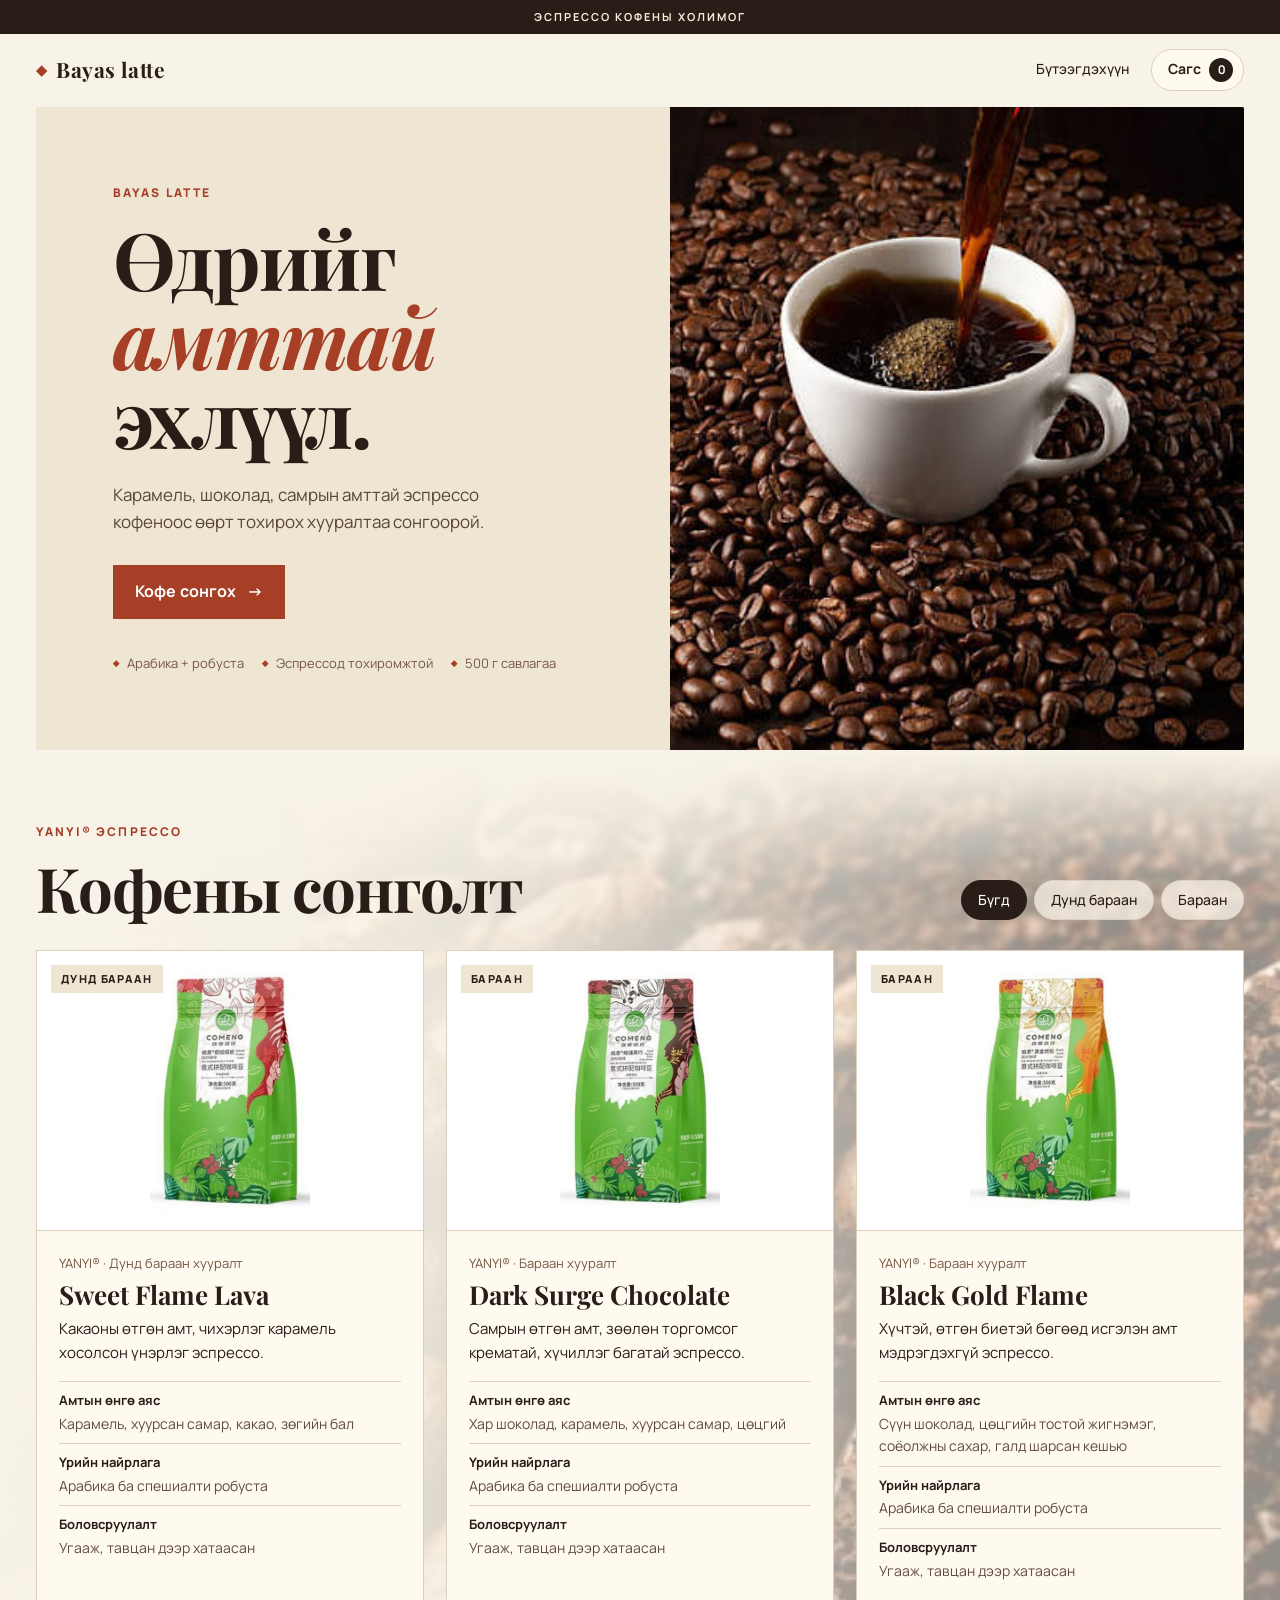
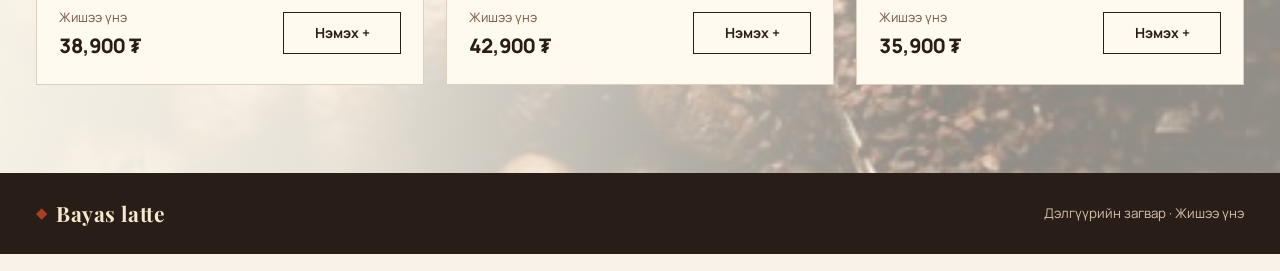
==== index.html @ c47be767 "Bayas latte: coffee shop site with improved design and performance" ====
<!doctype html>
<html lang="mn">
<head>
<meta charset="utf-8">
<meta name="viewport" content="width=device-width, initial-scale=1">
<title>Bayas latte — Кофены дэлгүүр</title>
<meta name="description" content="Bayas latte — карамель, шоколад, самрын амттай YANYI® эспрессо кофены үр. Дунд бараан болон бараан хууралт.">
<meta name="theme-color" content="#281d17">
<meta property="og:type" content="website">
<meta property="og:locale" content="mn_MN">
<meta property="og:site_name" content="Bayas latte">
<meta property="og:title" content="Bayas latte — Өдрийг амттай эхлүүл">
<meta property="og:description" content="Карамель, шоколад, самрын амттай эспрессо кофеноос өөрт тохирох хууралтаа сонгоорой.">
<meta property="og:image" content="coffee-pour.jpg">
<meta name="twitter:card" content="summary_large_image">
<link rel="icon" href="data:image/svg+xml,%3Csvg xmlns='http://www.w3.org/2000/svg' viewBox='0 0 32 32'%3E%3Crect width='32' height='32' rx='7' fill='%23281d17'/%3E%3Cpath d='M16 6l8 10-8 10-8-10z' fill='%23c4573a'/%3E%3C/svg%3E">
<link rel="preconnect" href="https://fonts.googleapis.com">
<link rel="preconnect" href="https://fonts.gstatic.com" crossorigin>
<link rel="stylesheet" href="https://fonts.googleapis.com/css2?family=Playfair+Display:wght@600;700&family=Manrope:wght@400;500;700;800&display=swap&subset=cyrillic">
<link rel="preload" as="image" href="coffee-pour.jpg" fetchpriority="high">
<style>
:root{
  --ink:#281d17;--ink-soft:#604b40;--muted:#755744;--paper:#f8f3e8;--card:#fffaf0;
  --rust:#a63f26;--rust-dark:#85301d;--line:#dccfbd;--sand:#efe5d3;--focus:#2d6659;
  --serif:"Playfair Display","Times New Roman",Times,serif;
  --sans:Manrope,system-ui,-apple-system,"Segoe UI",Roboto,sans-serif;
  --ease:cubic-bezier(.2,.7,.2,1);
  --shadow:0 18px 40px -22px #3a231680;
}
*{box-sizing:border-box}
html{scroll-behavior:smooth;scroll-padding-top:84px}
body{margin:0;background:var(--paper);color:var(--ink);font:16px/1.6 var(--sans);-webkit-font-smoothing:antialiased;text-rendering:optimizeLegibility}
img{max-width:100%;display:block}
button,a{font:inherit}a{color:inherit}button{cursor:pointer}
:focus-visible{outline:3px solid var(--focus);outline-offset:4px}
.wrap{width:min(1240px,calc(100% - 72px));margin:auto}

/* Top bar + sticky header */
.top{background:var(--ink);color:#f8edda;text-align:center;padding:8px 16px;font-size:11px;font-weight:700;letter-spacing:.18em}
.site-head{position:sticky;top:0;z-index:20;background:#f8f3e8e6;-webkit-backdrop-filter:saturate(1.4) blur(12px);backdrop-filter:saturate(1.4) blur(12px);border-bottom:1px solid transparent;transition:border-color .3s,box-shadow .3s}
.site-head.scrolled{border-color:var(--line);box-shadow:0 6px 24px -18px #3a2316}
.nav{display:flex;align-items:center;justify-content:space-between;min-height:72px;gap:12px}
.brand{font:700 21px/1 var(--serif);letter-spacing:.02em;text-decoration:none;display:inline-flex;align-items:center}
.mark{color:var(--rust);margin-right:9px;font-size:14px}
.nav-links{display:flex;align-items:center;gap:22px}
.menu{font-size:14px;font-weight:500;text-decoration:none;position:relative}
.menu::after{content:"";position:absolute;left:0;right:0;bottom:-3px;height:1px;background:currentColor;transform:scaleX(0);transform-origin:left;transition:transform .3s var(--ease)}
.menu:hover::after{transform:scaleX(1)}
.cart{display:inline-flex;align-items:center;border:1px solid var(--line);border-radius:30px;background:var(--card);color:inherit;padding:8px 10px 8px 16px;font-size:14px;font-weight:700;transition:border-color .2s,background .2s}
.cart:hover{border-color:var(--ink)}
.count{display:inline-grid;place-items:center;background:var(--ink);color:#fff;border-radius:50%;min-width:24px;height:24px;margin-left:8px;font-size:12px;font-variant-numeric:tabular-nums}
.count.bump{animation:bump .45s var(--ease)}
@keyframes bump{0%{transform:scale(1)}35%{transform:scale(1.35);background:var(--rust)}100%{transform:scale(1)}}

/* Hero */
.hero{display:grid;grid-template-columns:1.05fr .95fr;min-height:520px;background:var(--sand);overflow:hidden;border-radius:2px}
.hero-copy{padding:clamp(28px,6vw,88px);align-self:center}
.eyebrow{color:var(--rust);font-size:12px;font-weight:800;letter-spacing:.18em;text-transform:uppercase;margin:0 0 16px}
.hero h1,.shop h2,.dialog-head h2{font-family:var(--serif);font-weight:700;letter-spacing:-.02em;margin:0}
.hero h1{font-size:clamp(46px,6.2vw,96px);line-height:1;max-width:600px}
.hero h1 em{font-style:italic;color:var(--rust)}
.hero p:not(.eyebrow){max-width:380px;margin:24px 0 30px;color:#594538;font-size:17px}
.hero-photo{margin:0;min-height:300px;background:#4c3025;position:relative;overflow:hidden}
.hero-photo img{width:100%;height:100%;position:absolute;inset:0;object-fit:cover;object-position:center 43%;animation:heroZoom 1.6s var(--ease) both}
@keyframes heroZoom{from{transform:scale(1.08);opacity:.4}to{transform:scale(1);opacity:1}}
.hero-points{display:flex;gap:18px;flex-wrap:wrap;margin:34px 0 0;padding:0;list-style:none;font-size:13px;color:var(--muted)}
.hero-points li::before{content:"◆";color:var(--rust);font-size:9px;margin-right:7px;vertical-align:2px}
.cta{display:inline-flex;align-items:center;gap:10px;background:var(--rust);color:#fff;border:0;padding:14px 22px;text-decoration:none;font-weight:700;letter-spacing:.01em;transition:background .2s,transform .2s var(--ease)}
.cta span{transition:transform .25s var(--ease)}
.cta:hover{background:var(--rust-dark)}
.cta:hover span{transform:translateX(4px)}

/* Shop */
.shop-backdrop{background:linear-gradient(180deg,var(--paper),transparent 140px),linear-gradient(100deg,#f8f3e8 7%,#f8f3e8ed 35%,#f8f3e895 75%),url("coffee-beans.jpg") center 60% / cover no-repeat}
.shop{padding:72px 0 88px}
.shop h2{font-size:clamp(38px,4.8vw,64px);line-height:1.02}
.shop-head{display:flex;justify-content:space-between;align-items:end;gap:22px;flex-wrap:wrap;margin-bottom:30px}
.filters{display:flex;gap:7px;flex-wrap:wrap}
.filter{background:#fffaf0b3;border:1px solid var(--line);border-radius:30px;color:inherit;padding:8px 16px;font-size:14px;font-weight:500;transition:background .2s,color .2s,border-color .2s}
.filter:hover{border-color:var(--ink)}
.filter[aria-pressed=true]{background:var(--ink);color:#fff;border-color:var(--ink)}
.grid{display:grid;grid-template-columns:repeat(3,minmax(0,1fr));gap:22px}
.card{display:flex;flex-direction:column;border:1px solid var(--line);background:var(--card);transition:transform .35s var(--ease),box-shadow .35s var(--ease),border-color .35s}
.card:hover{transform:translateY(-4px);box-shadow:var(--shadow);border-color:#cdbba4}
.product-art{height:280px;display:grid;place-items:center;background:#fff;border-bottom:1px solid var(--line);overflow:hidden;position:relative}
.product-art img{width:160px;height:240px;object-fit:contain;transition:transform .5s var(--ease)}
.card:hover .product-art img{transform:scale(1.05) rotate(-1deg)}
.badge{position:absolute;top:14px;left:14px;background:var(--sand);color:var(--ink);font-size:11px;font-weight:800;letter-spacing:.12em;text-transform:uppercase;padding:5px 10px}
.card-body{display:flex;flex:1;flex-direction:column;padding:22px}
.meta{color:var(--muted);font-size:13px}
.card h3{font:700 26px/1.12 var(--serif);margin:6px 0 8px}
.card-description{margin:0 0 16px;font-size:15px}
.coffee-details{display:grid;gap:8px;margin:0 0 22px;font-size:14px;color:var(--ink-soft)}
.coffee-details div{border-top:1px solid var(--line);padding-top:8px}
.coffee-details dt{font-weight:700;color:var(--ink);font-size:13px}
.coffee-details dd{margin:2px 0 0}
.buy{display:flex;align-items:center;justify-content:space-between;gap:8px;margin-top:auto}
.price{font-size:20px;font-weight:800;font-variant-numeric:tabular-nums}
.add{border:1px solid var(--ink);background:transparent;padding:9px 15px;color:inherit;font-weight:700;font-size:14px;min-width:118px;transition:background .2s,color .2s}
.add:hover{background:var(--ink);color:#fff}
.add.added{background:#2d6659;border-color:#2d6659;color:#fff}

/* Reveal on scroll */
.reveal{opacity:0;transform:translateY(18px);transition:opacity .7s var(--ease),transform .7s var(--ease)}
.reveal.in{opacity:1;transform:none}

/* Footer */
footer{background:var(--ink);color:#f5e8cd;padding:30px 0}
footer .wrap{display:flex;justify-content:space-between;align-items:center;gap:14px;flex-wrap:wrap}
footer small{color:#d5c2ae}

/* Cart drawer */
dialog{width:min(460px,100%);max-width:100%;height:100%;max-height:100%;margin:0 0 0 auto;border:0;padding:26px;background:var(--paper);color:var(--ink);display:flex;flex-direction:column}
dialog:not([open]){display:none}
dialog[open]{animation:slideIn .35s var(--ease)}
dialog::backdrop{background:#21160db0;-webkit-backdrop-filter:blur(2px);backdrop-filter:blur(2px)}
dialog[open]::backdrop{animation:fade .3s ease}
@keyframes slideIn{from{transform:translateX(40px);opacity:0}to{transform:none;opacity:1}}
@keyframes fade{from{opacity:0}}
.dialog-head,.sum,.row{display:flex;justify-content:space-between;align-items:center;gap:14px}
.dialog-head{padding-bottom:12px;border-bottom:1px solid var(--line)}
.dialog-head h2{font-size:32px}
#basket-items{flex:1;overflow:auto}
.icon{border:1px solid var(--line);background:transparent;color:inherit;min-width:36px;min-height:36px;font-size:18px;line-height:1;transition:border-color .2s,background .2s}
.icon:hover{border-color:var(--ink);background:var(--card)}
.row{padding:16px 0;border-bottom:1px solid var(--line)}
.row-main{display:flex;align-items:center;gap:14px}
.row img{width:48px;height:72px;object-fit:contain;background:#fff;border:1px solid var(--line)}
.row small{color:var(--muted)}
.stepper{display:flex;align-items:center;gap:10px;font-variant-numeric:tabular-nums}
.stepper span{min-width:18px;text-align:center;font-weight:700}
.sum{padding-top:20px;font-size:19px;border-top:1px solid var(--ink);margin-top:10px}
.sum strong:last-child{font-variant-numeric:tabular-nums}
.demo{font-size:13px;color:var(--ink-soft)}
.empty{padding:48px 0;text-align:center;color:var(--muted)}
.empty .cta{margin-top:14px}

/* Toast */
.toast{position:fixed;left:50%;bottom:24px;z-index:50;transform:translate(-50%,20px);opacity:0;pointer-events:none;background:var(--ink);color:#fff;padding:12px 18px;font-size:14px;font-weight:500;box-shadow:var(--shadow);transition:opacity .25s,transform .35s var(--ease);max-width:calc(100% - 32px)}
.toast.show{opacity:1;transform:translate(-50%,0)}

.sr{position:absolute;width:1px;height:1px;overflow:hidden;clip-path:inset(50%);white-space:nowrap}

@media(max-width:860px){.grid{grid-template-columns:repeat(2,minmax(0,1fr))}}
@media(max-width:760px){
  .wrap{width:calc(100% - 32px)}
  .hero{grid-template-columns:1fr}
  .hero-copy{padding:36px 23px}
  .hero-photo{order:-1;min-height:260px}
  .shop{padding:50px 0 60px}
  .nav{min-height:62px}
  .shop-backdrop{background:linear-gradient(180deg,var(--paper),#f8f3e8e8 160px,#f8f3e8a3 70%),url("coffee-beans.jpg") center / cover no-repeat}
}
@media(max-width:560px){
  .grid{grid-template-columns:1fr}
  .menu{display:none}
  .hero h1{font-size:44px}
  dialog{padding:20px 16px}
}
@media(prefers-reduced-motion:reduce){
  *,*::before,*::after{animation-duration:.01ms!important;animation-iteration-count:1!important;transition-duration:.01ms!important;scroll-behavior:auto!important}
  .reveal{opacity:1;transform:none}
}
</style>
<script type="application/ld+json">
{"@context":"https://schema.org","@type":"ItemList","name":"Bayas latte — Кофены сонголт","itemListElement":[
{"@type":"ListItem","position":1,"item":{"@type":"Product","name":"YANYI Sweet Flame Lava","image":"img/sweet-flame-lava.jpg","description":"Какаоны өтгөн амт, чихэрлэг карамель хосолсон үнэрлэг эспрессо.","brand":{"@type":"Brand","name":"YANYI"},"offers":{"@type":"Offer","price":"38900","priceCurrency":"MNT"}}},
{"@type":"ListItem","position":2,"item":{"@type":"Product","name":"YANYI Dark Surge Chocolate","image":"img/dark-surge-chocolate.jpg","description":"Самрын өтгөн амт, зөөлөн торгомсог крематай, хүчиллэг багатай эспрессо.","brand":{"@type":"Brand","name":"YANYI"},"offers":{"@type":"Offer","price":"42900","priceCurrency":"MNT"}}},
{"@type":"ListItem","position":3,"item":{"@type":"Product","name":"YANYI Black Gold Flame","image":"img/black-gold-flame.jpg","description":"Хүчтэй, өтгөн биетэй бөгөөд исгэлэн амт мэдрэгдэхгүй эспрессо.","brand":{"@type":"Brand","name":"YANYI"},"offers":{"@type":"Offer","price":"35900","priceCurrency":"MNT"}}}
]}
</script>
</head>
<body>
<div class="top">ЭСПРЕССО КОФЕНЫ ХОЛИМОГ</div>
<header class="site-head" id="site-head">
  <div class="wrap nav">
    <a class="brand" href="#"><span class="mark" aria-hidden="true">◆</span>Bayas latte</a>
    <nav class="nav-links" aria-label="Үндсэн цэс">
      <a class="menu" href="#shop">Бүтээгдэхүүн</a>
      <button class="cart" id="open-cart" type="button" aria-haspopup="dialog">Сагс <span class="count" id="count">0</span></button>
    </nav>
  </div>
</header>
<main>
<section class="wrap hero" aria-labelledby="hero-title">
  <div class="hero-copy">
    <p class="eyebrow">Bayas latte</p>
    <h1 id="hero-title">Өдрийг <em>амттай</em> эхлүүл.</h1>
    <p>Карамель, шоколад, самрын амттай эспрессо кофеноос өөрт тохирох хууралтаа сонгоорой.</p>
    <a class="cta" href="#shop">Кофе сонгох <span aria-hidden="true">→</span></a>
    <ul class="hero-points">
      <li>Арабика + робуста</li>
      <li>Эспрессод тохиромжтой</li>
      <li>500 г савлагаа</li>
    </ul>
  </div>
  <figure class="hero-photo"><img src="coffee-pour.jpg" width="366" height="546" alt="Кофены үрэн дээр тавьсан цагаан аяганд кофе хийж буй нь" fetchpriority="high" decoding="async"></figure>
</section>
<section class="shop-backdrop" id="shop" aria-labelledby="shop-title">
  <div class="wrap shop">
    <div class="shop-head">
      <div><p class="eyebrow">YANYI® ЭСПРЕССО</p><h2 id="shop-title">Кофены сонголт</h2></div>
      <div class="filters" role="group" aria-label="Хууралтаар шүүх">
        <button class="filter" type="button" data-kind="all" aria-pressed="true">Бүгд</button>
        <button class="filter" type="button" data-kind="medium-dark" aria-pressed="false">Дунд бараан</button>
        <button class="filter" type="button" data-kind="dark" aria-pressed="false">Бараан</button>
      </div>
    </div>
    <div class="grid" id="products"></div>
  </div>
</section>
</main>
<footer><div class="wrap"><a class="brand" href="#"><span class="mark" aria-hidden="true">◆</span>Bayas latte</a><small>Дэлгүүрийн загвар · Жишээ үнэ</small></div></footer>

<dialog id="basket" aria-labelledby="basket-title">
  <div class="dialog-head"><h2 id="basket-title">Таны сагс</h2><form method="dialog"><button class="icon" aria-label="Сагс хаах">×</button></form></div>
  <div id="basket-items"></div>
  <div class="sum"><strong>Нийт</strong><strong id="total">0 ₮</strong></div>
  <p class="demo">Туршилтын дэлгүүр. Захиалга болон төлбөрийн систем холбогдоогүй байна.</p>
</dialog>
<div class="toast" id="toast" aria-hidden="true"></div>
<p id="status" class="sr" role="status"></p>

<script>
const coffees = [
  {
    id: 'sweet-flame-lava', name: 'Sweet Flame Lava', kind: 'medium-dark', roast: 'Дунд бараан хууралт',
    description: 'Какаоны өтгөн амт, чихэрлэг карамель хосолсон үнэрлэг эспрессо.',
    notes: 'Карамель, хуурсан самар, какао, зөгийн бал', price: 38900
  },
  {
    id: 'dark-surge-chocolate', name: 'Dark Surge Chocolate', kind: 'dark', roast: 'Бараан хууралт',
    description: 'Самрын өтгөн амт, зөөлөн торгомсог крематай, хүчиллэг багатай эспрессо.',
    notes: 'Хар шоколад, карамель, хуурсан самар, цөцгий', price: 42900
  },
  {
    id: 'black-gold-flame', name: 'Black Gold Flame', kind: 'dark', roast: 'Бараан хууралт',
    description: 'Хүчтэй, өтгөн биетэй бөгөөд исгэлэн амт мэдрэгдэхгүй эспрессо.',
    notes: 'Сүүн шоколад, цөцгийн тостой жигнэмэг, соёолжны сахар, галд шарсан кешью', price: 35900
  }
];
const CART_KEY = 'khur-cart';
const reduceMotion = matchMedia('(prefers-reduced-motion: reduce)').matches;
const get = id => document.getElementById(id);
const money = amount => new Intl.NumberFormat('mn-MN').format(amount) + ' ₮';
const photo = coffee => `img/${coffee.id}.jpg`;
const quantities = new Map();
try {
  const saved = JSON.parse(localStorage.getItem(CART_KEY) || '{}');
  for (const coffee of coffees) {
    const quantity = saved?.[coffee.id];
    if (Number.isSafeInteger(quantity) && quantity > 0 && quantity <= 99) quantities.set(coffee.id, quantity);
  }
} catch {}

/* Fade cards in as they scroll into view */
const revealer = 'IntersectionObserver' in window && !reduceMotion
  ? new IntersectionObserver(entries => entries.forEach(entry => {
      if (entry.isIntersecting) { entry.target.classList.add('in'); revealer.unobserve(entry.target); }
    }), {rootMargin: '0px 0px -8% 0px'})
  : null;

function renderProducts(kind) {
  const list = coffees.filter(coffee => kind === 'all' || coffee.kind === kind);
  get('products').innerHTML = list.map((coffee, index) => `<article class="card${revealer ? ' reveal' : ''}" style="transition-delay:${index * 90}ms">
      <div class="product-art">
        <span class="badge">${coffee.kind === 'dark' ? 'Бараан' : 'Дунд бараан'}</span>
        <img src="${photo(coffee)}" width="360" height="540" alt="YANYI ${coffee.name} кофены савлагаа" loading="lazy" decoding="async">
      </div>
      <div class="card-body">
        <span class="meta">YANYI® · ${coffee.roast}</span>
        <h3>${coffee.name}</h3>
        <p class="card-description">${coffee.description}</p>
        <dl class="coffee-details">
          <div><dt>Амтын өнгө аяс</dt><dd>${coffee.notes}</dd></div>
          <div><dt>Үрийн найрлага</dt><dd>Арабика ба спешиалти робуста</dd></div>
          <div><dt>Боловсруулалт</dt><dd>Угааж, тавцан дээр хатаасан</dd></div>
        </dl>
        <div class="buy">
          <div><span class="meta">Жишээ үнэ</span><br><span class="price">${money(coffee.price)}</span></div>
          <button class="add" type="button" data-add="${coffee.id}" aria-label="${coffee.name} кофег сагсанд нэмэх">Нэмэх +</button>
        </div>
      </div>
    </article>`).join('');
  if (revealer) get('products').querySelectorAll('.reveal').forEach(card => revealer.observe(card));
}

function renderCart() {
  let total = 0;
  let count = 0;
  const rows = [];
  for (const coffee of coffees) {
    const quantity = quantities.get(coffee.id) || 0;
    if (!quantity) continue;
    count += quantity;
    total += quantity * coffee.price;
    rows.push(`<div class="row">
      <div class="row-main"><img src="${photo(coffee)}" width="48" height="72" alt=""><div><strong>${coffee.name}</strong><br><small>${money(coffee.price)} × ${quantity}</small><div>${money(coffee.price * quantity)}</div></div></div>
      <div class="stepper"><button class="icon" type="button" data-id="${coffee.id}" data-change="-1" aria-label="${coffee.name} тоо бууруулах">−</button><span>${quantity}</span><button class="icon" type="button" data-id="${coffee.id}" data-change="1" aria-label="${coffee.name} тоо нэмэх">+</button></div>
    </div>`);
  }
  get('basket-items').innerHTML = rows.join('') ||
    '<div class="empty"><p>Сагс хоосон байна.</p><a class="cta" href="#shop" data-close>Кофе сонгох <span aria-hidden="true">→</span></a></div>';
  get('count').textContent = count;
  get('total').textContent = money(total);
}

function bumpCount() {
  const badge = get('count');
  badge.classList.remove('bump');
  void badge.offsetWidth; // restart the animation
  badge.classList.add('bump');
}

let toastTimer;
function toast(message) {
  const el = get('toast');
  el.textContent = message;
  el.classList.add('show');
  clearTimeout(toastTimer);
  toastTimer = setTimeout(() => el.classList.remove('show'), 2200);
}

function change(id, delta) {
  const quantity = Math.min(99, (quantities.get(id) || 0) + delta);
  if (quantity > 0) quantities.set(id, quantity);
  else quantities.delete(id);
  try { localStorage.setItem(CART_KEY, JSON.stringify(Object.fromEntries(quantities))); } catch {}
  renderCart();
  if (delta > 0) bumpCount();
  get('status').textContent = coffees.find(coffee => coffee.id === id).name + ' · сагсанд ' + Math.max(0, quantity) + ' ширхэг';
  return Math.max(0, quantity);
}

document.querySelector('.filters').addEventListener('click', event => {
  const button = event.target.closest('[data-kind]');
  if (!button) return;
  document.querySelectorAll('[data-kind]').forEach(filter => filter.setAttribute('aria-pressed', filter === button));
  renderProducts(button.dataset.kind);
});

get('products').addEventListener('click', event => {
  const button = event.target.closest('[data-add]');
  if (!button) return;
  const coffee = coffees.find(c => c.id === button.dataset.add);
  const quantity = change(coffee.id, 1);
  toast(`${coffee.name} сагсанд нэмэгдлээ · ${quantity} ширхэг`);
  button.classList.add('added');
  button.textContent = 'Нэмэгдлээ ✓';
  clearTimeout(button._reset);
  button._reset = setTimeout(() => { button.classList.remove('added'); button.textContent = 'Нэмэх +'; }, 1400);
});

get('basket-items').addEventListener('click', event => {
  if (event.target.closest('[data-close]')) { get('basket').close(); return; }
  const button = event.target.closest('[data-change]');
  if (!button) return;
  const {id, change: delta} = button.dataset;
  change(id, Number(delta));
  const replacement = get('basket-items').querySelector('[data-id="' + id + '"][data-change="' + delta + '"]');
  (replacement || get('basket').querySelector('form button')).focus();
});

const basket = get('basket');
get('open-cart').addEventListener('click', () => basket.showModal());
// Close the drawer when clicking the dimmed backdrop
basket.addEventListener('click', event => { if (event.target === basket) basket.close(); });

// Header shadow once the page scrolls
const head = get('site-head');
const onScroll = () => head.classList.toggle('scrolled', scrollY > 40);
addEventListener('scroll', onScroll, {passive: true});
onScroll();

renderProducts('all');
renderCart();
</script>
</body>
</html>
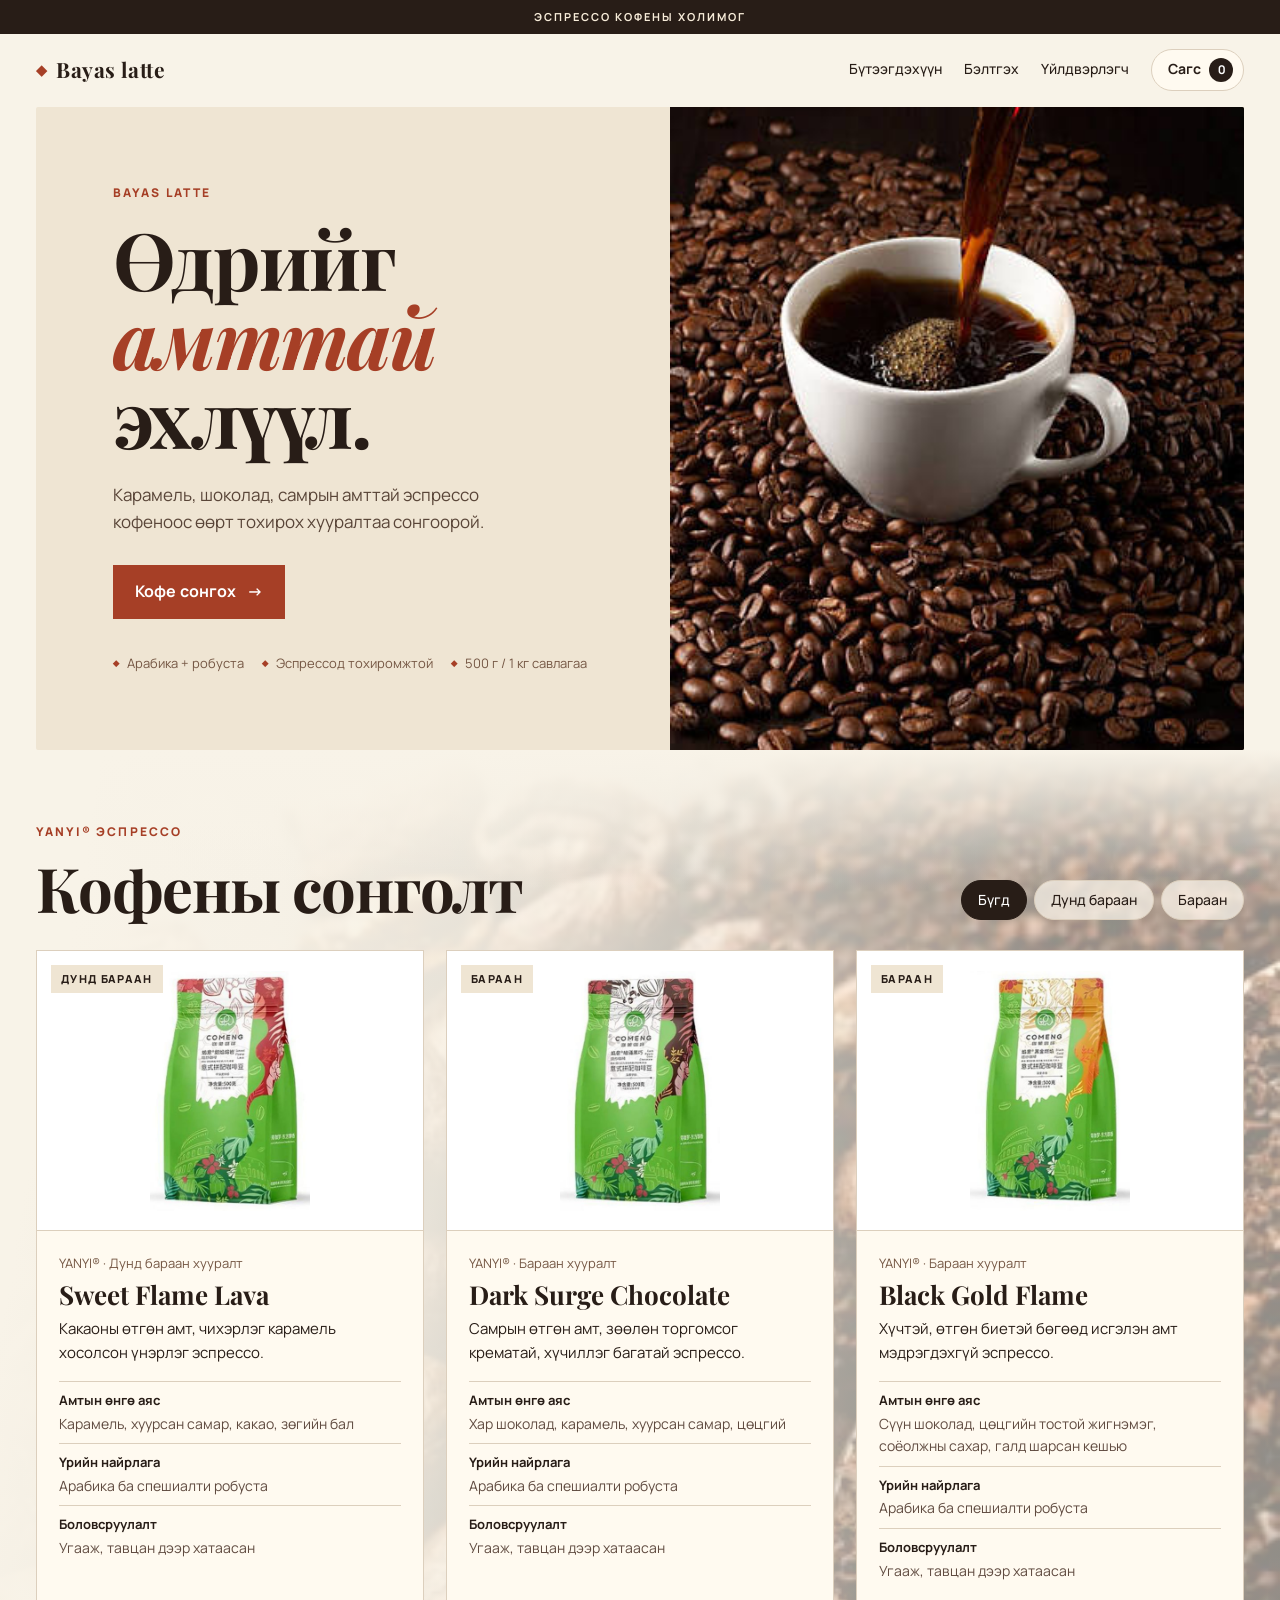
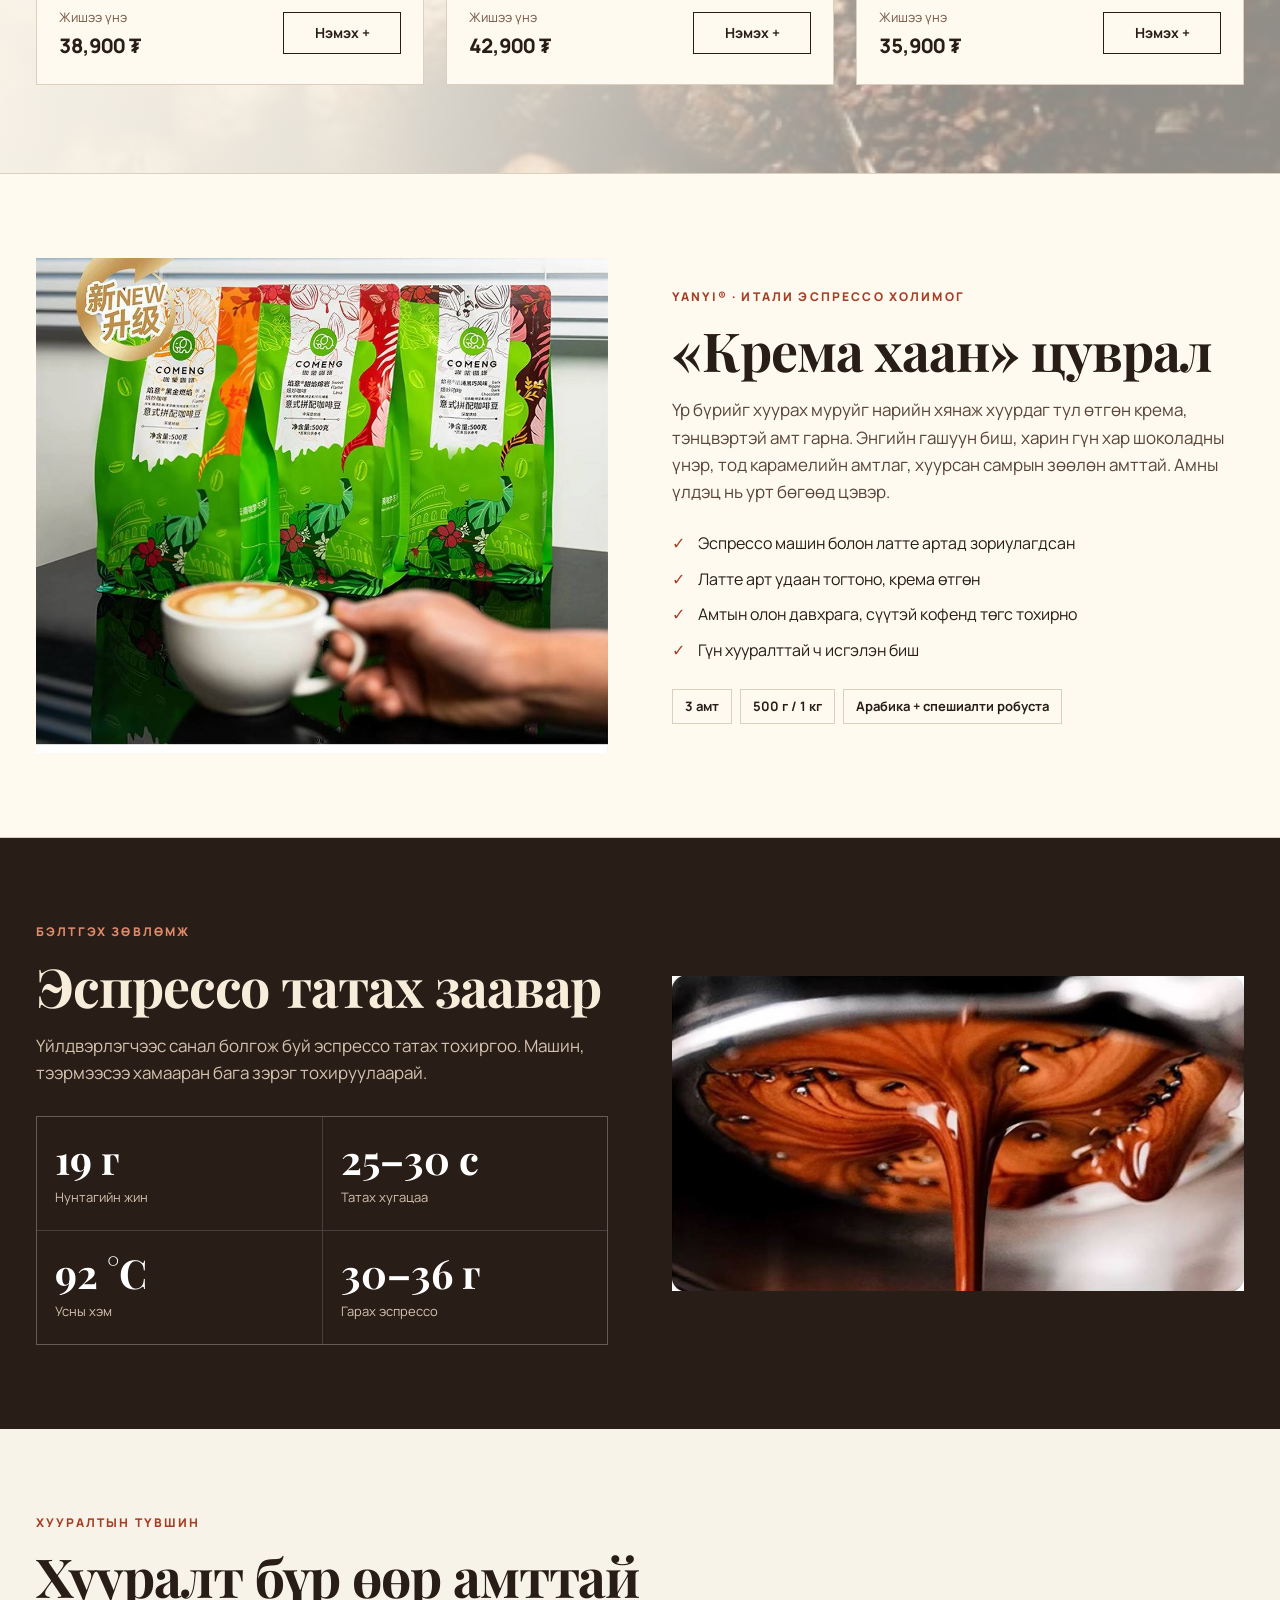
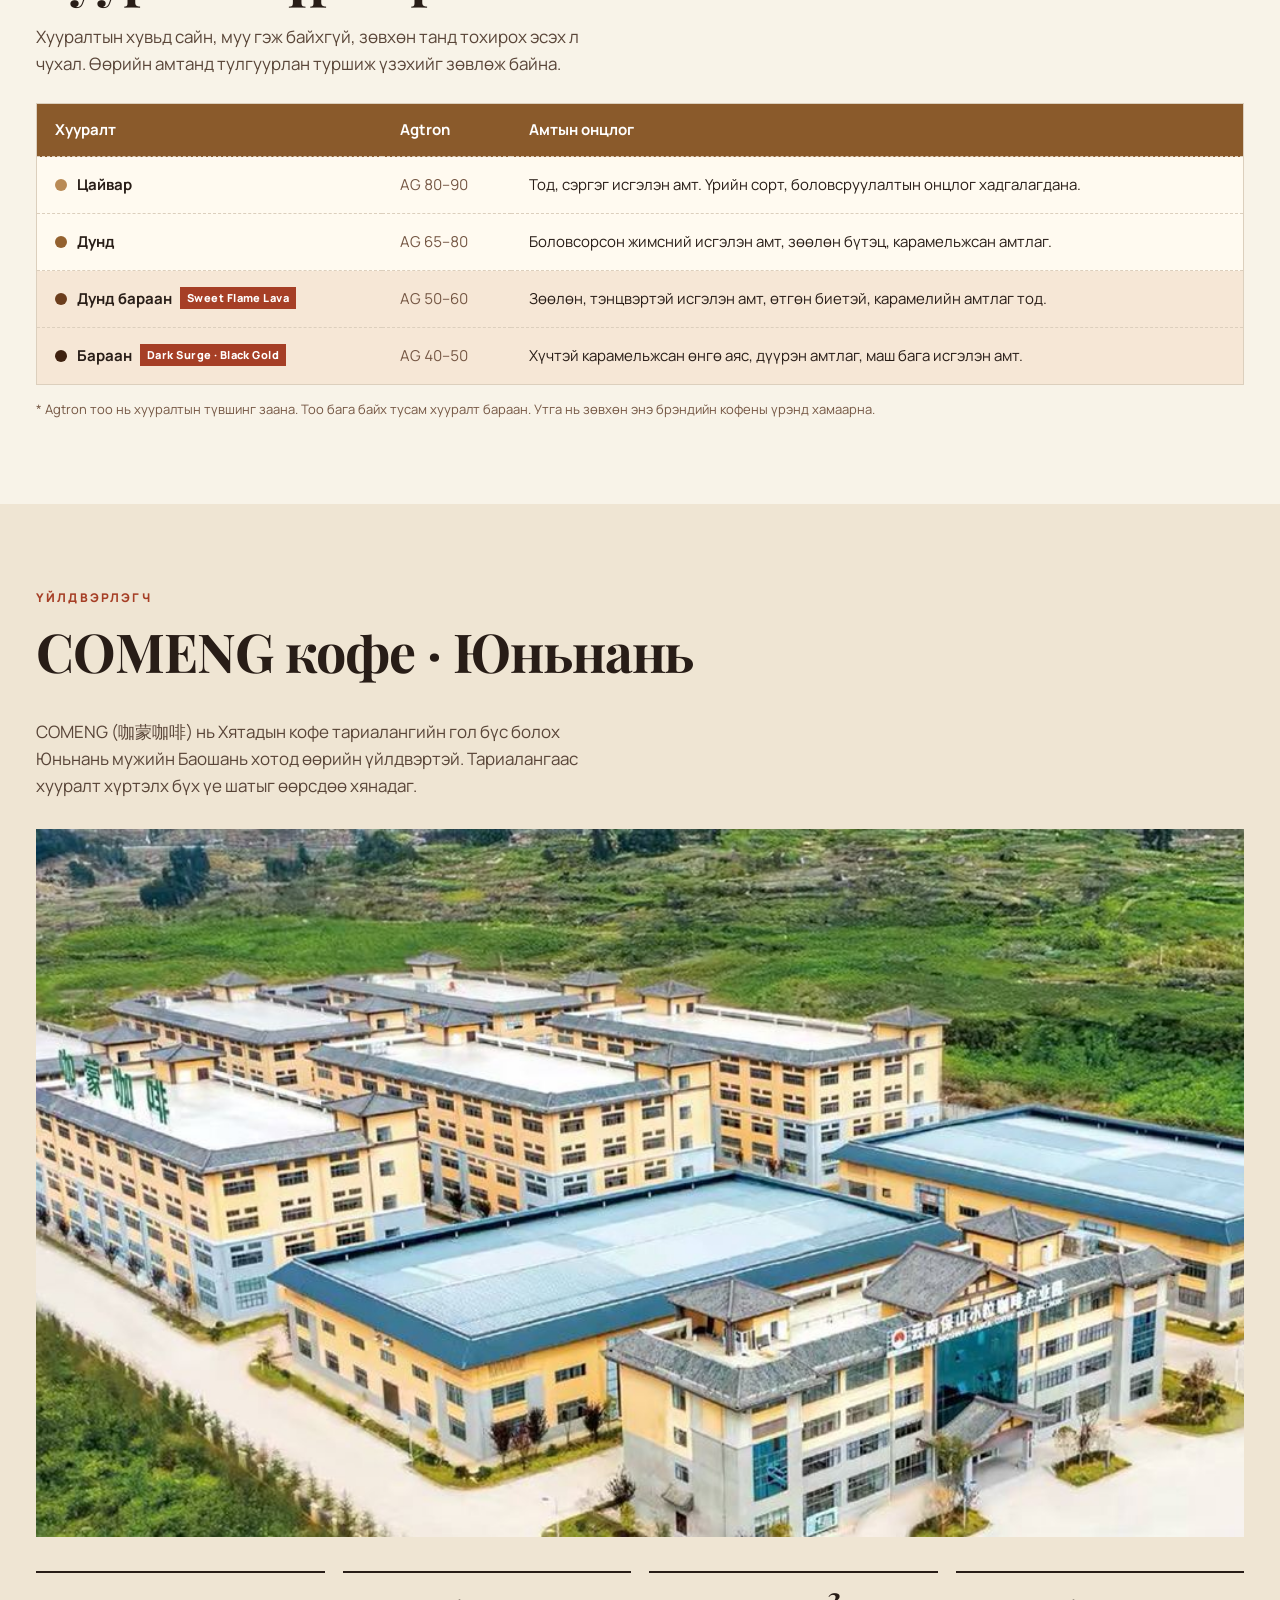
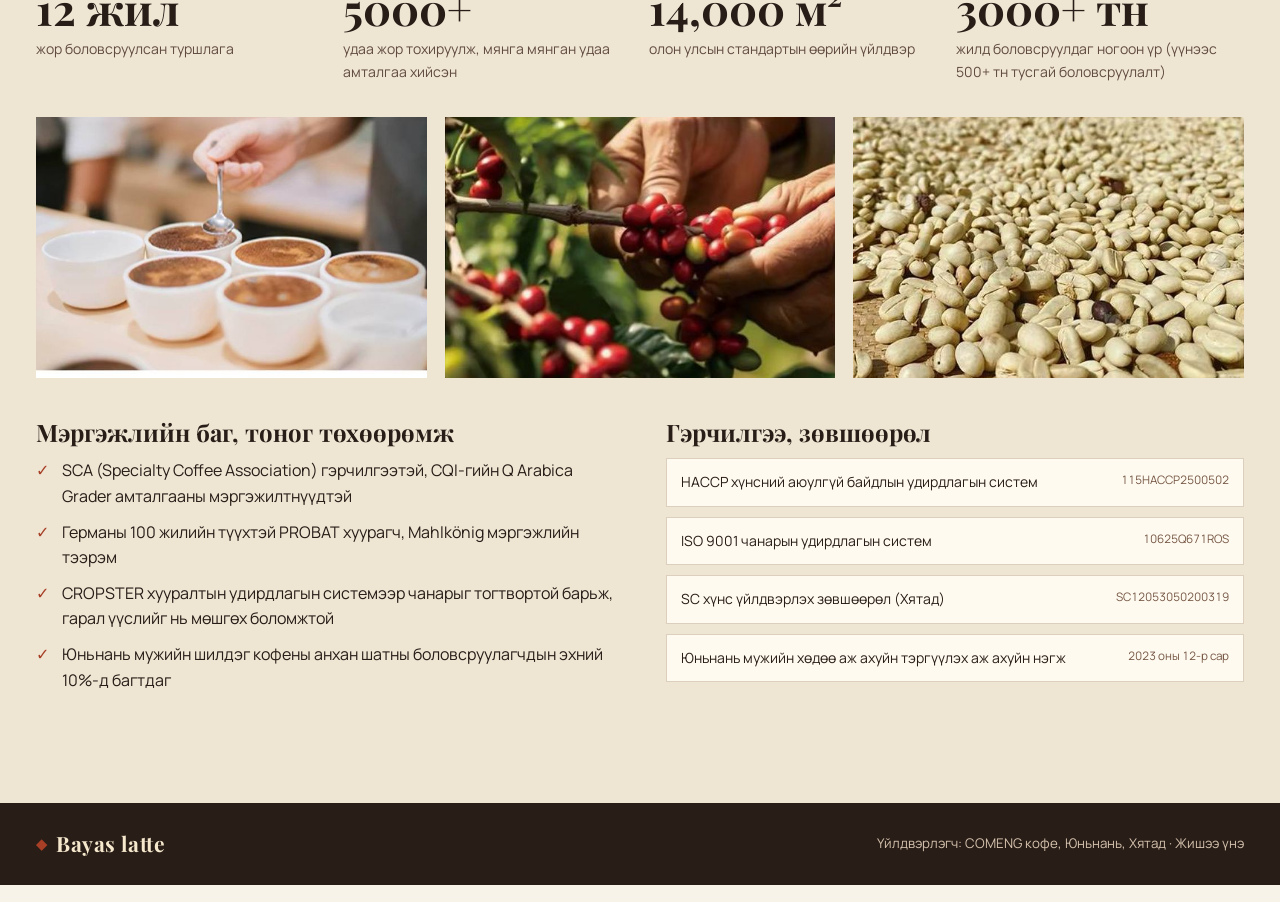
==== commit acab0836: "Add series, brewing guide, roast levels and COMENG manufacturer sections" ====
--- a/index.html
+++ b/index.html
@@ -139,6 +139,67 @@
 .toast{position:fixed;left:50%;bottom:24px;z-index:50;transform:translate(-50%,20px);opacity:0;pointer-events:none;background:var(--ink);color:#fff;padding:12px 18px;font-size:14px;font-weight:500;box-shadow:var(--shadow);transition:opacity .25s,transform .35s var(--ease);max-width:calc(100% - 32px)}
 .toast.show{opacity:1;transform:translate(-50%,0)}
 
+/* Info sections */
+.section{padding:84px 0}
+.section h2{font:700 clamp(34px,4.2vw,56px)/1.05 var(--serif);letter-spacing:-.02em;margin:0 0 18px}
+.lead{font-size:17px;color:#594538;max-width:560px;margin:0 0 26px}
+.split{display:grid;grid-template-columns:1fr 1fr;gap:clamp(28px,5vw,72px);align-items:center}
+.photo{margin:0;overflow:hidden;background:var(--sand)}
+.photo img{width:100%;height:100%;object-fit:cover}
+.photo figcaption{font-size:12px;color:var(--muted);padding:8px 0 0;background:var(--paper)}
+.ticks{list-style:none;padding:0;margin:0 0 26px;display:grid;gap:10px}
+.ticks li{padding-left:26px;position:relative}
+.ticks li::before{content:"✓";position:absolute;left:0;top:0;color:var(--rust);font-weight:800}
+.chips{display:flex;gap:8px;flex-wrap:wrap}
+.chip{border:1px solid var(--line);background:var(--card);padding:6px 12px;font-size:13px;font-weight:700}
+.series{background:var(--card);border-block:1px solid var(--line)}
+.brew{background:var(--ink);color:#f8edda}
+.brew .eyebrow{color:#e08a6c}
+.brew .lead{color:#d5c2ae}
+.stats{display:grid;grid-template-columns:repeat(2,minmax(0,1fr));gap:1px;background:#ffffff26;border:1px solid #ffffff26;margin-top:30px}
+.stat{background:var(--ink);padding:22px 18px}
+.stat b{display:block;font:700 clamp(28px,3.2vw,40px)/1 var(--serif);color:#fff;font-variant-numeric:tabular-nums;white-space:nowrap}
+.stat span{display:block;font-size:13px;color:#d5c2ae;margin-top:8px}
+.brew .photo{aspect-ratio:1000/550}
+.roast-table{width:100%;border-collapse:collapse;background:var(--card);border:1px solid var(--line);font-size:15px}
+.roast-table th{background:#8a5a2b;color:#fff;text-align:left;padding:14px 18px;font-weight:700}
+.roast-table td{padding:16px 18px;border-top:1px dashed var(--line);vertical-align:top}
+.roast-table td:first-child{font-weight:700;white-space:nowrap}
+.roast-table td:nth-child(2){font-variant-numeric:tabular-nums;white-space:nowrap;color:var(--muted)}
+.roast-table tr.ours td{background:#f6e7d6}
+.roast-table .tag{display:inline-block;margin-left:8px;background:var(--rust);color:#fff;font-size:11px;font-weight:800;padding:2px 7px;letter-spacing:.04em;vertical-align:2px}
+.swatch{display:inline-block;width:12px;height:12px;border-radius:50%;margin-right:10px;vertical-align:-1px}
+.note{font-size:13px;color:var(--muted);margin:14px 0 0}
+.maker{background:var(--sand)}
+.maker-head{display:flex;justify-content:space-between;align-items:end;gap:20px;flex-wrap:wrap;margin-bottom:30px}
+.maker-head .lead{margin:0}
+.maker .photo.wide{aspect-ratio:1000/586}
+.figures{display:grid;grid-template-columns:repeat(4,minmax(0,1fr));gap:18px;margin:34px 0}
+.figure{border-top:2px solid var(--ink);padding-top:14px}
+.figure b{display:block;font:700 clamp(30px,3.4vw,44px)/1 var(--serif);font-variant-numeric:tabular-nums}
+.figure span{display:block;font-size:14px;color:var(--ink-soft);margin-top:8px}
+.trio{display:grid;grid-template-columns:repeat(3,minmax(0,1fr));gap:18px;margin-bottom:40px}
+.trio .photo{aspect-ratio:3/2}
+.cols{display:grid;grid-template-columns:1fr 1fr;gap:clamp(24px,4vw,56px)}
+.cols h3{font:700 24px/1.2 var(--serif);margin:0 0 12px}
+.certs{display:grid;gap:10px;margin:0;padding:0;list-style:none}
+.certs li{display:flex;justify-content:space-between;gap:12px;background:var(--card);border:1px solid var(--line);padding:12px 14px;font-size:14px}
+.certs li small{color:var(--muted);font-variant-numeric:tabular-nums;text-align:right}
+@media(max-width:860px){
+  .split,.cols{grid-template-columns:1fr}
+  .stats,.figures{grid-template-columns:repeat(2,minmax(0,1fr))}
+  .trio{grid-template-columns:1fr 1fr}
+  .trio .photo:first-child{grid-column:1/-1;aspect-ratio:16/9}
+  .section{padding:60px 0}
+}
+@media(max-width:560px){
+  .roast-table{font-size:14px}
+  .roast-table th,.roast-table td{padding:12px 10px}
+  .roast-table th:nth-child(2),.roast-table td:nth-child(2){display:none}
+  .roast-table td:first-child{white-space:normal}
+  .certs li{flex-direction:column;gap:2px}
+  .certs li small{text-align:left}
+}
 .sr{position:absolute;width:1px;height:1px;overflow:hidden;clip-path:inset(50%);white-space:nowrap}
 
 @media(max-width:860px){.grid{grid-template-columns:repeat(2,minmax(0,1fr))}}
@@ -151,9 +212,9 @@
   .nav{min-height:62px}
   .shop-backdrop{background:linear-gradient(180deg,var(--paper),#f8f3e8e8 160px,#f8f3e8a3 70%),url("coffee-beans.jpg") center / cover no-repeat}
 }
+@media(max-width:760px){.menu{display:none}}
 @media(max-width:560px){
   .grid{grid-template-columns:1fr}
-  .menu{display:none}
   .hero h1{font-size:44px}
   dialog{padding:20px 16px}
 }
@@ -177,6 +238,8 @@
     <a class="brand" href="#"><span class="mark" aria-hidden="true">◆</span>Bayas latte</a>
     <nav class="nav-links" aria-label="Үндсэн цэс">
       <a class="menu" href="#shop">Бүтээгдэхүүн</a>
+      <a class="menu" href="#brew">Бэлтгэх</a>
+      <a class="menu" href="#maker">Үйлдвэрлэгч</a>
       <button class="cart" id="open-cart" type="button" aria-haspopup="dialog">Сагс <span class="count" id="count">0</span></button>
     </nav>
   </div>
@@ -191,7 +254,7 @@
     <ul class="hero-points">
       <li>Арабика + робуста</li>
       <li>Эспрессод тохиромжтой</li>
-      <li>500 г савлагаа</li>
+      <li>500 г / 1 кг савлагаа</li>
     </ul>
   </div>
   <figure class="hero-photo"><img src="coffee-pour.jpg" width="366" height="546" alt="Кофены үрэн дээр тавьсан цагаан аяганд кофе хийж буй нь" fetchpriority="high" decoding="async"></figure>
@@ -209,8 +272,105 @@
     <div class="grid" id="products"></div>
   </div>
 </section>
+
+<section class="section series" id="series" aria-labelledby="series-title">
+  <div class="wrap split">
+    <figure class="photo"><img src="img/series.jpg" width="1000" height="867" alt="COMENG Yanyi® цувралын гурван төрлийн кофены савлагаа, латте арттай аяга" loading="lazy" decoding="async"></figure>
+    <div>
+      <p class="eyebrow">Yanyi® · Итали эспрессо холимог</p>
+      <h2 id="series-title">«Крема хаан» цуврал</h2>
+      <p class="lead">Үр бүрийг хуурах муруйг нарийн хянаж хуурдаг тул өтгөн крема, тэнцвэртэй амт гарна. Энгийн гашуун биш, харин гүн хар шоколадны үнэр, тод карамелийн амтлаг, хуурсан самрын зөөлөн амттай. Амны үлдэц нь урт бөгөөд цэвэр.</p>
+      <ul class="ticks">
+        <li>Эспрессо машин болон латте артад зориулагдсан</li>
+        <li>Латте арт удаан тогтоно, крема өтгөн</li>
+        <li>Амтын олон давхрага, сүүтэй кофенд төгс тохирно</li>
+        <li>Гүн хууралттай ч исгэлэн биш</li>
+      </ul>
+      <div class="chips"><span class="chip">3 амт</span><span class="chip">500 г / 1 кг</span><span class="chip">Арабика + спешиалти робуста</span></div>
+    </div>
+  </div>
+</section>
+
+<section class="section brew" id="brew" aria-labelledby="brew-title">
+  <div class="wrap split">
+    <div>
+      <p class="eyebrow">Бэлтгэх зөвлөмж</p>
+      <h2 id="brew-title">Эспрессо татах заавар</h2>
+      <p class="lead">Үйлдвэрлэгчээс санал болгож буй эспрессо татах тохиргоо. Машин, тээрмээсээ хамааран бага зэрэг тохируулаарай.</p>
+      <div class="stats">
+        <div class="stat"><b>19 г</b><span>Нунтагийн жин</span></div>
+        <div class="stat"><b>25–30 с</b><span>Татах хугацаа</span></div>
+        <div class="stat"><b>92 °C</b><span>Усны хэм</span></div>
+        <div class="stat"><b>30–36 г</b><span>Гарах эспрессо</span></div>
+      </div>
+    </div>
+    <figure class="photo"><img src="img/espresso.jpg" width="1000" height="550" alt="Портафильтрээс өтгөн кремтэй эспрессо урсаж буй нь" loading="lazy" decoding="async"></figure>
+  </div>
+</section>
+
+<section class="section" id="roast" aria-labelledby="roast-title">
+  <div class="wrap">
+    <p class="eyebrow">Хууралтын түвшин</p>
+    <h2 id="roast-title">Хууралт бүр өөр амттай</h2>
+    <p class="lead">Хууралтын хувьд сайн, муу гэж байхгүй, зөвхөн танд тохирох эсэх л чухал. Өөрийн амтанд тулгуурлан туршиж үзэхийг зөвлөж байна.</p>
+    <table class="roast-table">
+      <thead><tr><th scope="col">Хууралт</th><th scope="col">Agtron</th><th scope="col">Амтын онцлог</th></tr></thead>
+      <tbody>
+        <tr><td><span class="swatch" style="background:#b98a55"></span>Цайвар</td><td>AG 80–90</td><td>Тод, сэргэг исгэлэн амт. Үрийн сорт, боловсруулалтын онцлог хадгалагдана.</td></tr>
+        <tr><td><span class="swatch" style="background:#94612f"></span>Дунд</td><td>AG 65–80</td><td>Боловсорсон жимсний исгэлэн амт, зөөлөн бүтэц, карамельжсан амтлаг.</td></tr>
+        <tr class="ours"><td><span class="swatch" style="background:#6b3d1c"></span>Дунд бараан<span class="tag">Sweet Flame Lava</span></td><td>AG 50–60</td><td>Зөөлөн, тэнцвэртэй исгэлэн амт, өтгөн биетэй, карамелийн амтлаг тод.</td></tr>
+        <tr class="ours"><td><span class="swatch" style="background:#3f2210"></span>Бараан<span class="tag">Dark Surge · Black Gold</span></td><td>AG 40–50</td><td>Хүчтэй карамельжсан өнгө аяс, дүүрэн амтлаг, маш бага исгэлэн амт.</td></tr>
+      </tbody>
+    </table>
+    <p class="note">* Agtron тоо нь хууралтын түвшинг заана. Тоо бага байх тусам хууралт бараан. Утга нь зөвхөн энэ брэндийн кофены үрэнд хамаарна.</p>
+  </div>
+</section>
+
+<section class="section maker" id="maker" aria-labelledby="maker-title">
+  <div class="wrap">
+    <div class="maker-head">
+      <div>
+        <p class="eyebrow">Үйлдвэрлэгч</p>
+        <h2 id="maker-title">COMENG кофе · Юньнань</h2>
+      </div>
+      <p class="lead">COMENG (咖蒙咖啡) нь Хятадын кофе тариалангийн гол бүс болох Юньнань мужийн Баошань хотод өөрийн үйлдвэртэй. Тариалангаас хууралт хүртэлх бүх үе шатыг өөрсдөө хянадаг.</p>
+    </div>
+    <figure class="photo wide"><img src="img/factory.jpg" width="1000" height="586" alt="Юньнань мужийн Баошань дахь COMENG кофены үйлдвэрийн цогцолбор, агаараас" loading="lazy" decoding="async"></figure>
+    <div class="figures">
+      <div class="figure"><b>12 жил</b><span>жор боловсруулсан туршлага</span></div>
+      <div class="figure"><b>5000+</b><span>удаа жор тохируулж, мянга мянган удаа амталгаа хийсэн</span></div>
+      <div class="figure"><b>14,000 м²</b><span>олон улсын стандартын өөрийн үйлдвэр</span></div>
+      <div class="figure"><b>3000+ тн</b><span>жилд боловсруулдаг ногоон үр (үүнээс 500+ тн тусгай боловсруулалт)</span></div>
+    </div>
+    <div class="trio">
+      <figure class="photo"><img src="img/cupping.jpg" width="900" height="463" alt="Кофены мэргэжилтэн амталгаа (cupping) хийж буй нь" loading="lazy" decoding="async"></figure>
+      <figure class="photo"><img src="img/cherries.jpg" width="526" height="362" alt="Гараар түүсэн улаан кофены жимс" loading="lazy" decoding="async"></figure>
+      <figure class="photo"><img src="img/green-beans.jpg" width="526" height="362" alt="Хатааж буй ногоон кофены үр" loading="lazy" decoding="async"></figure>
+    </div>
+    <div class="cols">
+      <div>
+        <h3>Мэргэжлийн баг, тоног төхөөрөмж</h3>
+        <ul class="ticks">
+          <li>SCA (Specialty Coffee Association) гэрчилгээтэй, CQI-гийн Q Arabica Grader амталгааны мэргэжилтнүүдтэй</li>
+          <li>Германы 100 жилийн түүхтэй PROBAT хуурагч, Mahlkönig мэргэжлийн тээрэм</li>
+          <li>CROPSTER хууралтын удирдлагын системээр чанарыг тогтвортой барьж, гарал үүслийг нь мөшгөх боломжтой</li>
+          <li>Юньнань мужийн шилдэг кофены анхан шатны боловсруулагчдын эхний 10%-д багтдаг</li>
+        </ul>
+      </div>
+      <div>
+        <h3>Гэрчилгээ, зөвшөөрөл</h3>
+        <ul class="certs">
+          <li><span>HACCP хүнсний аюулгүй байдлын удирдлагын систем</span><small>115HACCP2500502</small></li>
+          <li><span>ISO 9001 чанарын удирдлагын систем</span><small>10625Q671ROS</small></li>
+          <li><span>SC хүнс үйлдвэрлэх зөвшөөрөл (Хятад)</span><small>SC12053050200319</small></li>
+          <li><span>Юньнань мужийн хөдөө аж ахуйн тэргүүлэх аж ахуйн нэгж</span><small>2023 оны 12-р сар</small></li>
+        </ul>
+      </div>
+    </div>
+  </div>
+</section>
 </main>
-<footer><div class="wrap"><a class="brand" href="#"><span class="mark" aria-hidden="true">◆</span>Bayas latte</a><small>Дэлгүүрийн загвар · Жишээ үнэ</small></div></footer>
+<footer><div class="wrap"><a class="brand" href="#"><span class="mark" aria-hidden="true">◆</span>Bayas latte</a><small>Үйлдвэрлэгч: COMENG кофе, Юньнань, Хятад · Жишээ үнэ</small></div></footer>
 
 <dialog id="basket" aria-labelledby="basket-title">
   <div class="dialog-head"><h2 id="basket-title">Таны сагс</h2><form method="dialog"><button class="icon" aria-label="Сагс хаах">×</button></form></div>
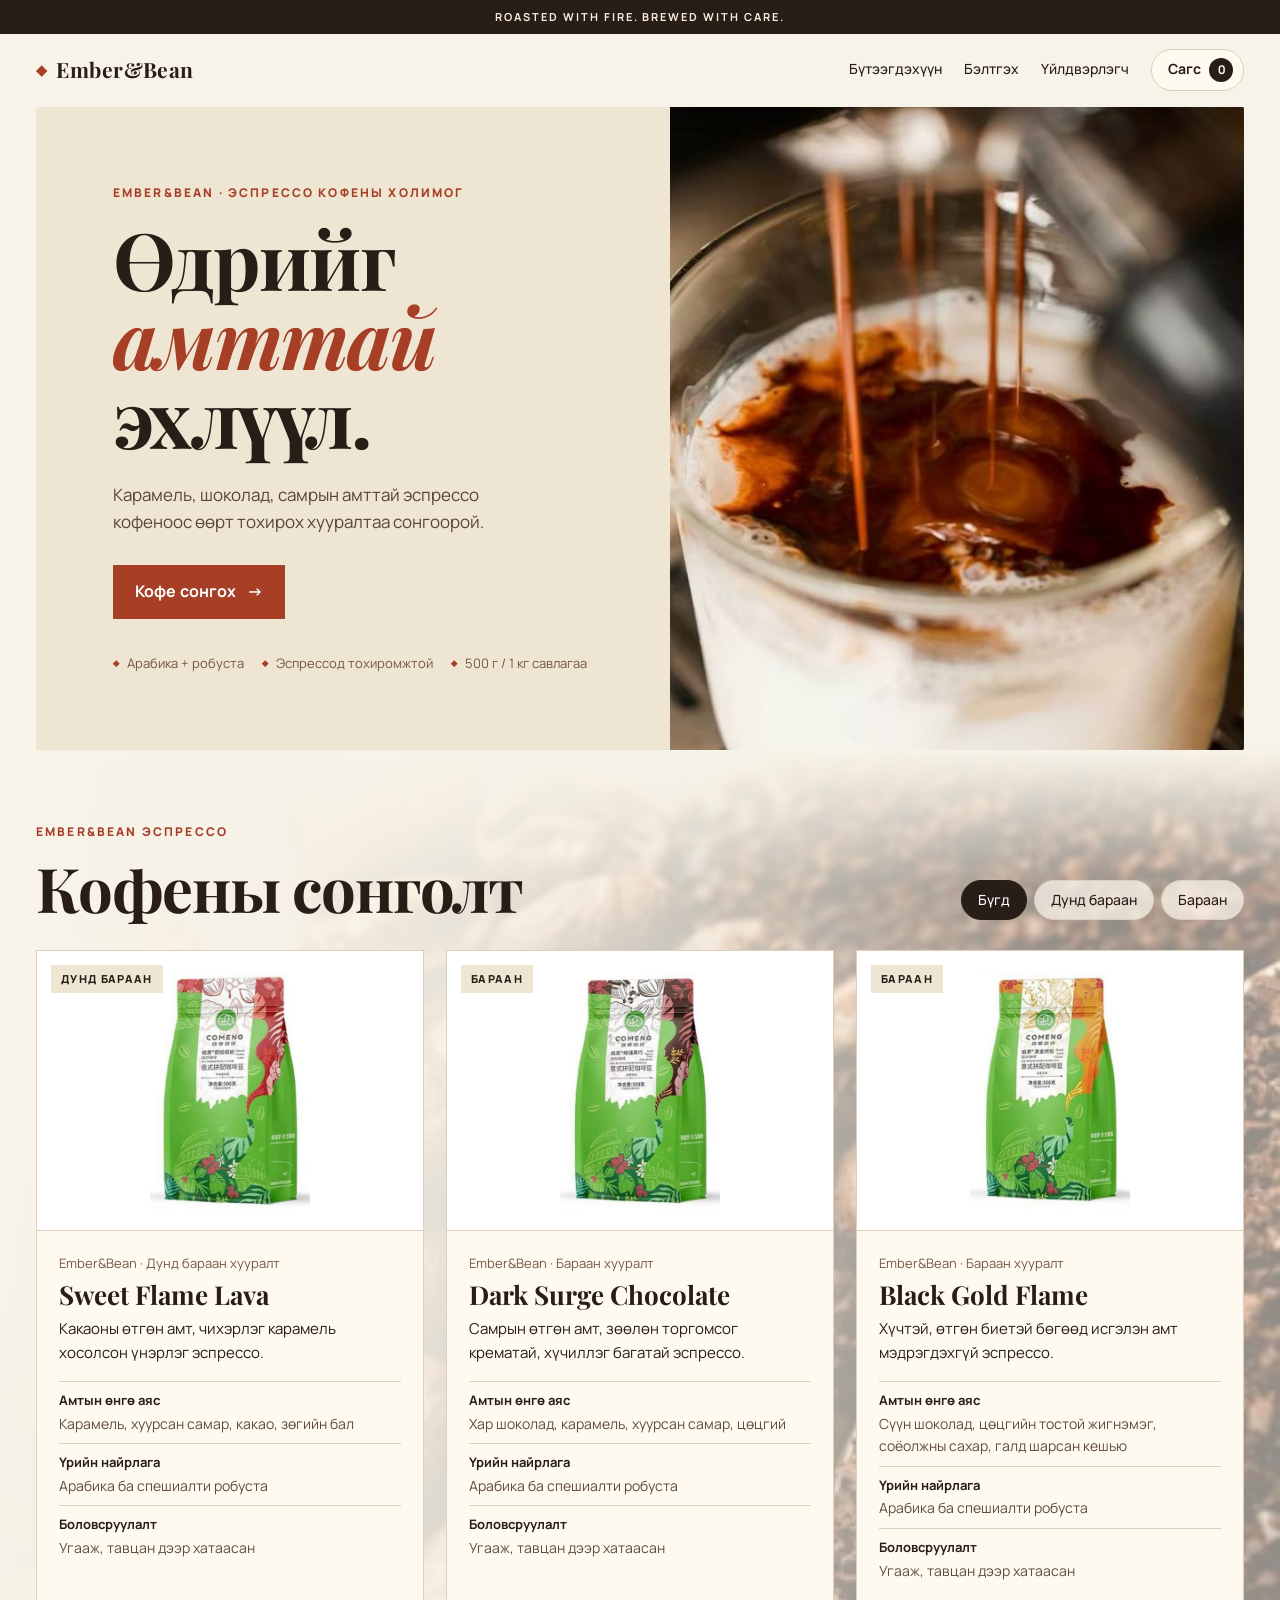
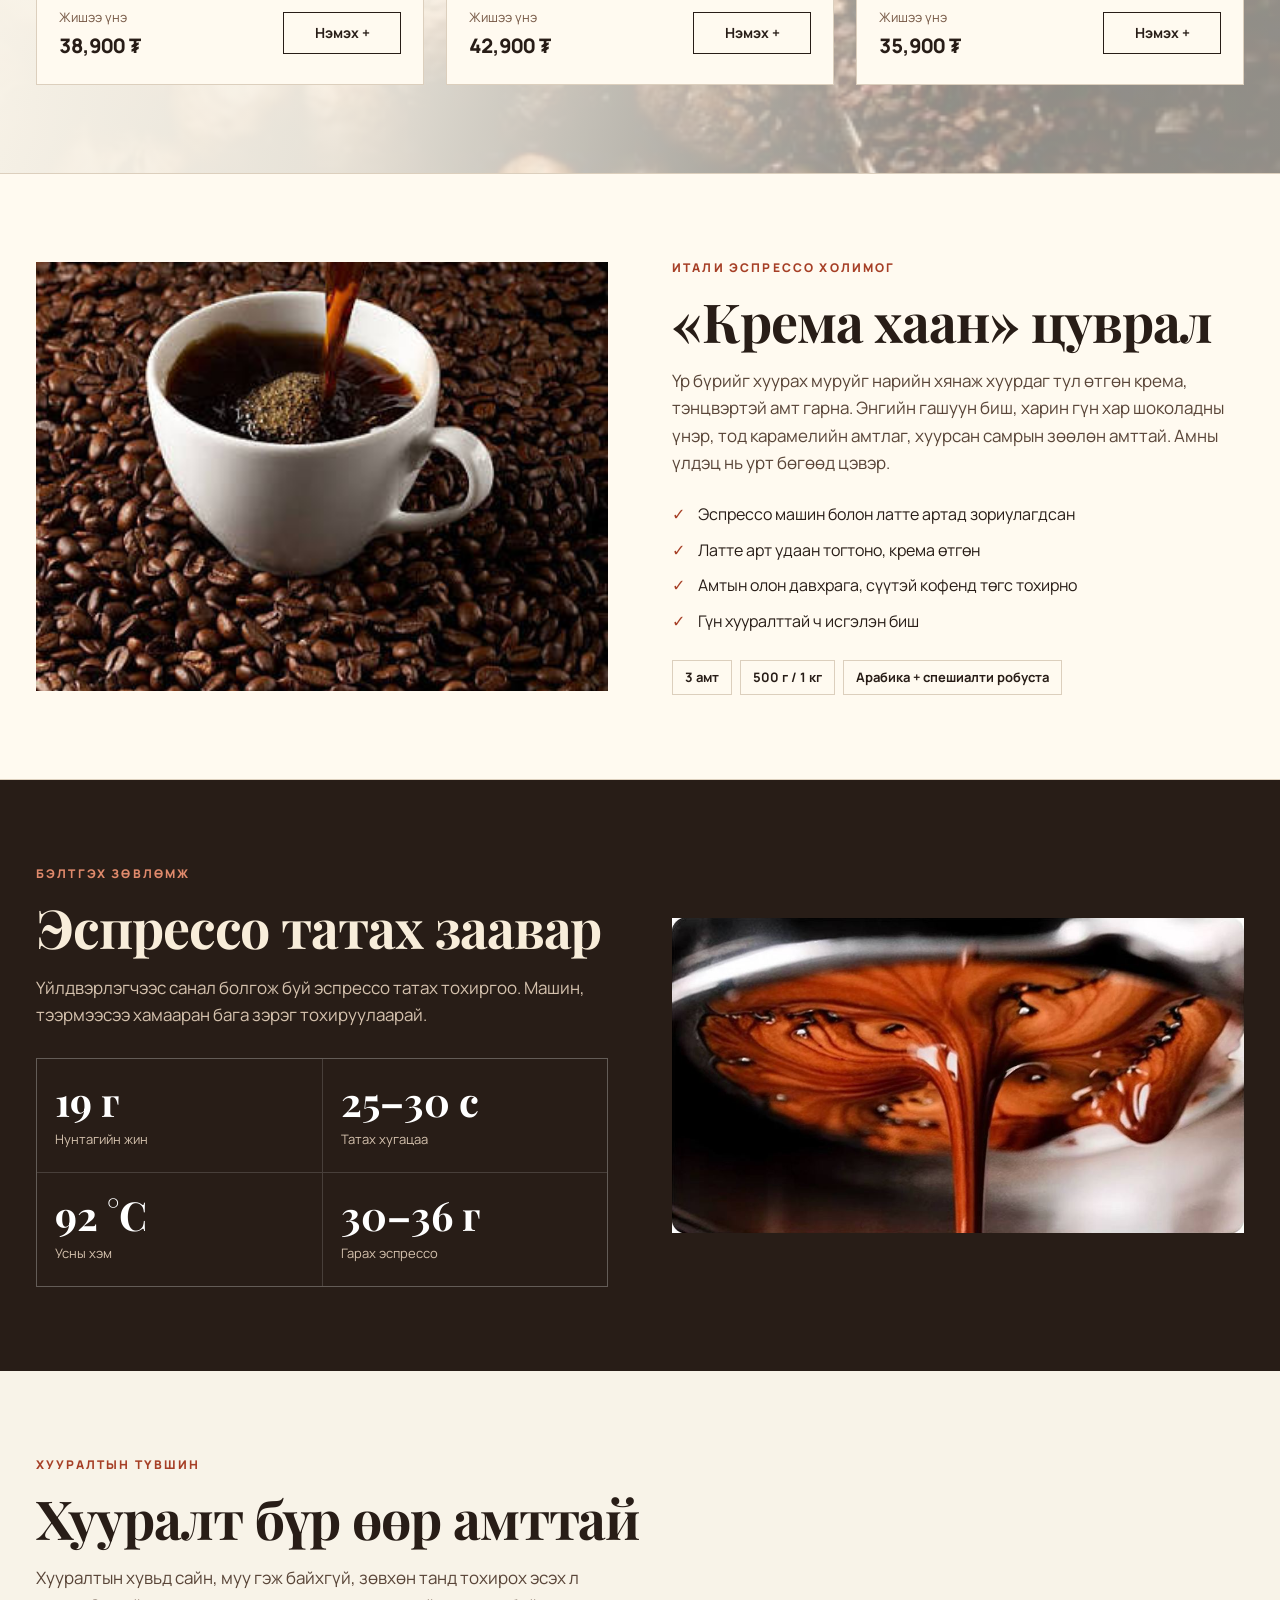
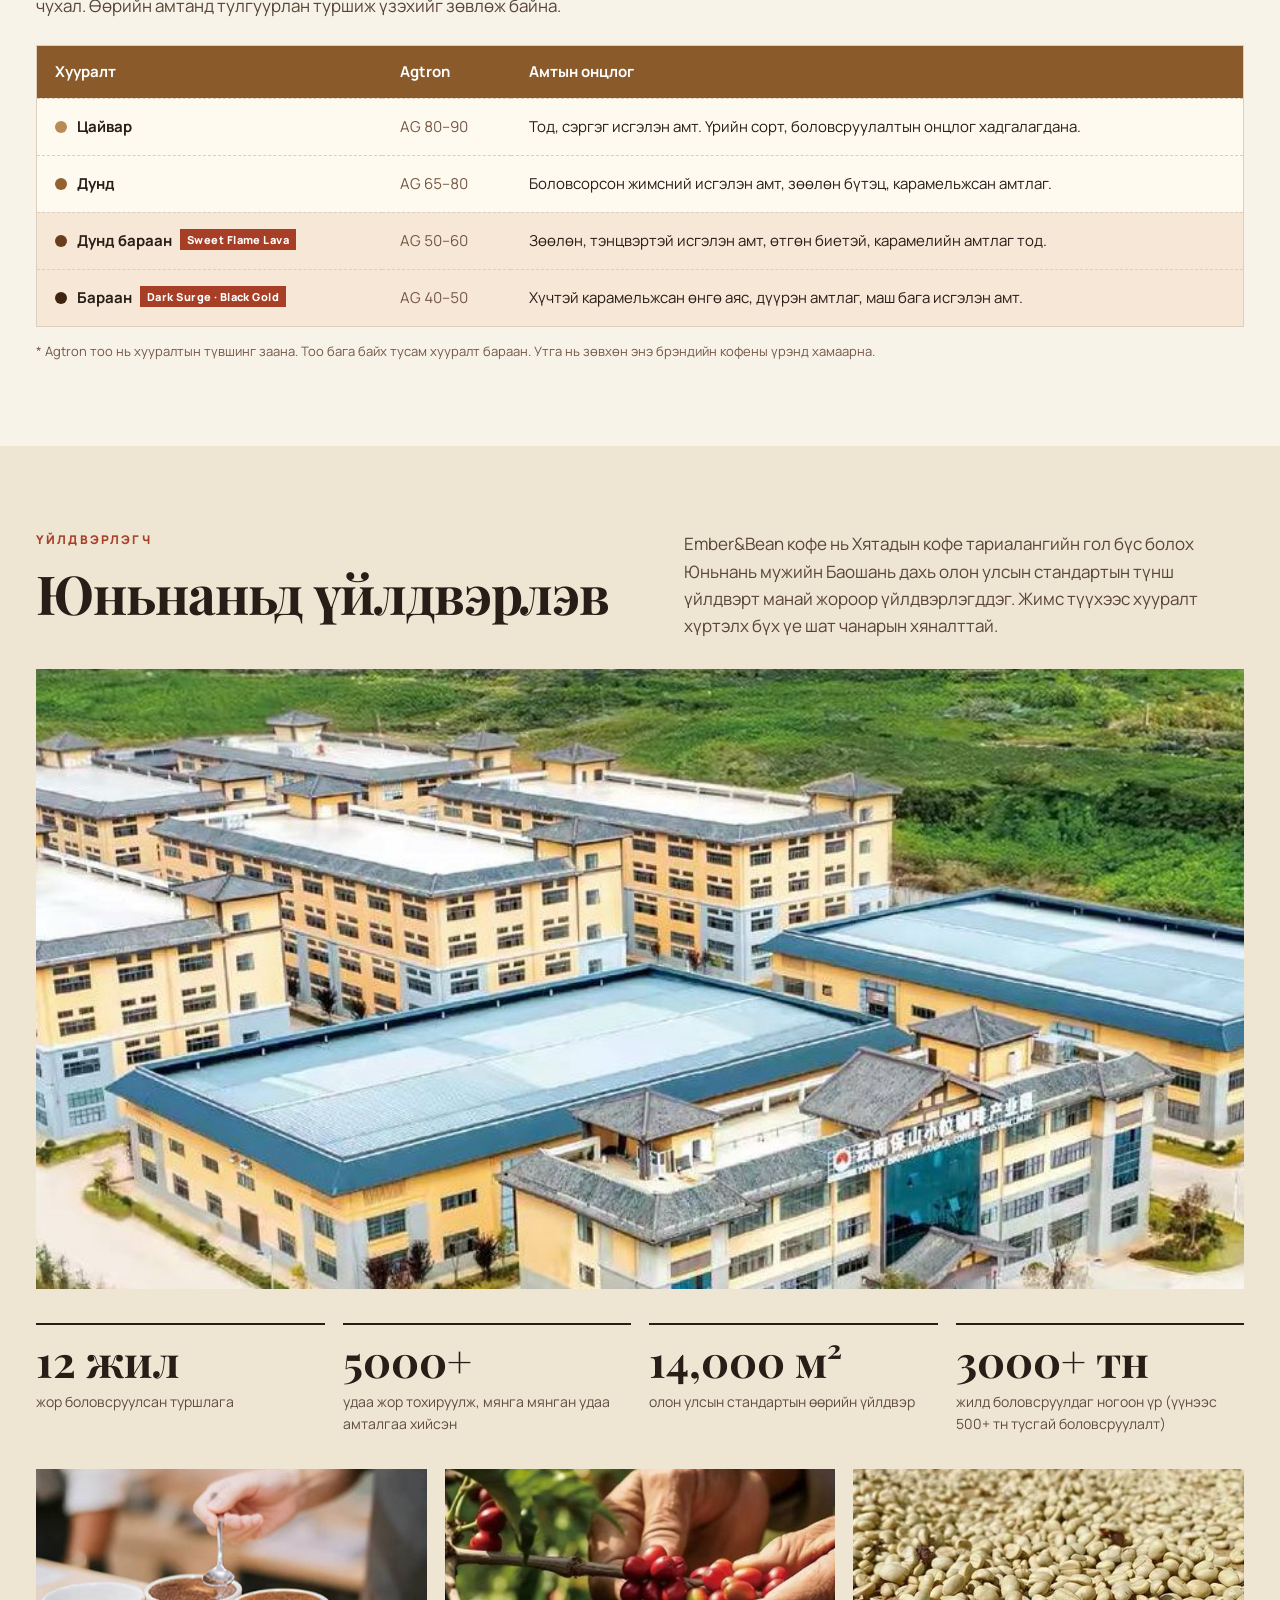
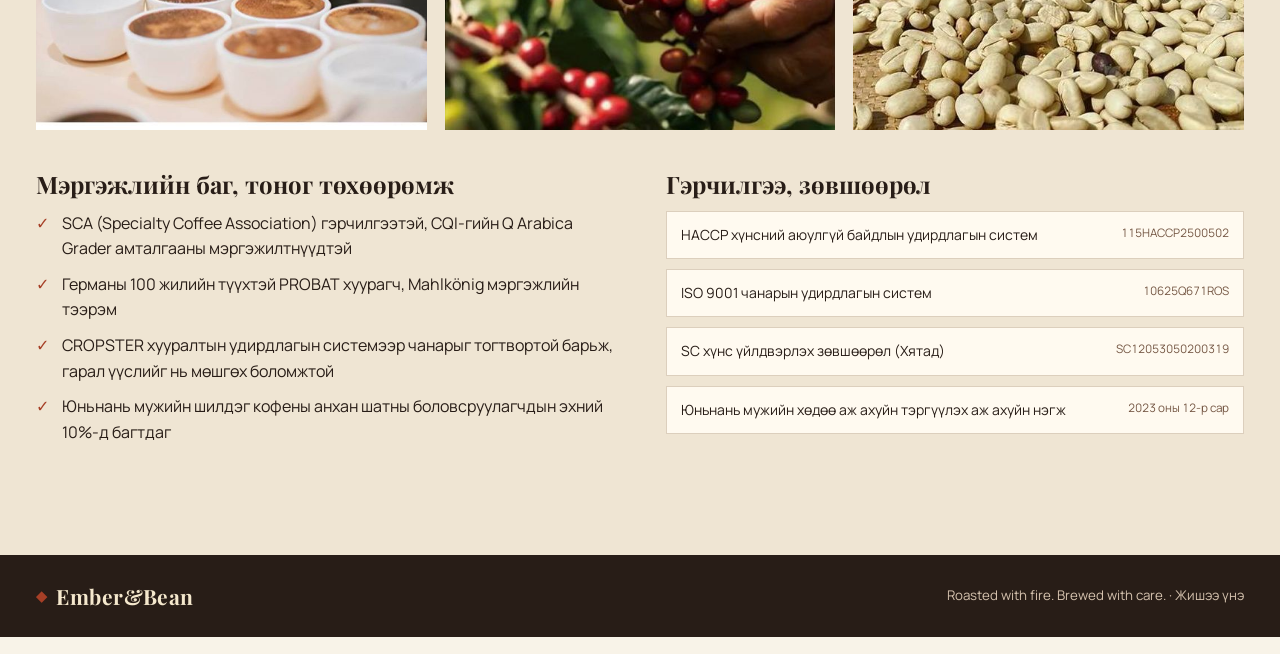
==== commit 9e46e65a: "Rebrand to Ember&Bean, new hero photo, remove manufacturer branding" ====
--- a/index.html
+++ b/index.html
@@ -3,21 +3,21 @@
 <head>
 <meta charset="utf-8">
 <meta name="viewport" content="width=device-width, initial-scale=1">
-<title>Bayas latte — Кофены дэлгүүр</title>
-<meta name="description" content="Bayas latte — карамель, шоколад, самрын амттай YANYI® эспрессо кофены үр. Дунд бараан болон бараан хууралт.">
+<title>Ember&amp;Bean — Кофены дэлгүүр</title>
+<meta name="description" content="Ember&amp;Bean — Roasted with fire. Brewed with care. Карамель, шоколад, самрын амттай эспрессо кофены үр. Дунд бараан болон бараан хууралт.">
 <meta name="theme-color" content="#281d17">
 <meta property="og:type" content="website">
 <meta property="og:locale" content="mn_MN">
-<meta property="og:site_name" content="Bayas latte">
-<meta property="og:title" content="Bayas latte — Өдрийг амттай эхлүүл">
+<meta property="og:site_name" content="Ember&amp;Bean">
+<meta property="og:title" content="Ember&amp;Bean — Roasted with fire. Brewed with care.">
 <meta property="og:description" content="Карамель, шоколад, самрын амттай эспрессо кофеноос өөрт тохирох хууралтаа сонгоорой.">
-<meta property="og:image" content="coffee-pour.jpg">
+<meta property="og:image" content="img/hero.jpg">
 <meta name="twitter:card" content="summary_large_image">
 <link rel="icon" href="data:image/svg+xml,%3Csvg xmlns='http://www.w3.org/2000/svg' viewBox='0 0 32 32'%3E%3Crect width='32' height='32' rx='7' fill='%23281d17'/%3E%3Cpath d='M16 6l8 10-8 10-8-10z' fill='%23c4573a'/%3E%3C/svg%3E">
 <link rel="preconnect" href="https://fonts.googleapis.com">
 <link rel="preconnect" href="https://fonts.gstatic.com" crossorigin>
 <link rel="stylesheet" href="https://fonts.googleapis.com/css2?family=Playfair+Display:wght@600;700&family=Manrope:wght@400;500;700;800&display=swap&subset=cyrillic">
-<link rel="preload" as="image" href="coffee-pour.jpg" fetchpriority="high">
+<link rel="preload" as="image" href="img/hero.jpg" fetchpriority="high">
 <style>
 :root{
   --ink:#281d17;--ink-soft:#604b40;--muted:#755744;--paper:#f8f3e8;--card:#fffaf0;
@@ -153,6 +153,8 @@
 .chips{display:flex;gap:8px;flex-wrap:wrap}
 .chip{border:1px solid var(--line);background:var(--card);padding:6px 12px;font-size:13px;font-weight:700}
 .series{background:var(--card);border-block:1px solid var(--line)}
+.series .photo{aspect-ratio:4/3}
+.series .photo img{object-position:center 45%}
 .brew{background:var(--ink);color:#f8edda}
 .brew .eyebrow{color:#e08a6c}
 .brew .lead{color:#d5c2ae}
@@ -173,7 +175,7 @@
 .maker{background:var(--sand)}
 .maker-head{display:flex;justify-content:space-between;align-items:end;gap:20px;flex-wrap:wrap;margin-bottom:30px}
 .maker-head .lead{margin:0}
-.maker .photo.wide{aspect-ratio:1000/586}
+.maker .photo.wide{aspect-ratio:923/630;max-height:620px;width:100%}
 .figures{display:grid;grid-template-columns:repeat(4,minmax(0,1fr));gap:18px;margin:34px 0}
 .figure{border-top:2px solid var(--ink);padding-top:14px}
 .figure b{display:block;font:700 clamp(30px,3.4vw,44px)/1 var(--serif);font-variant-numeric:tabular-nums}
@@ -224,18 +226,18 @@
 }
 </style>
 <script type="application/ld+json">
-{"@context":"https://schema.org","@type":"ItemList","name":"Bayas latte — Кофены сонголт","itemListElement":[
-{"@type":"ListItem","position":1,"item":{"@type":"Product","name":"YANYI Sweet Flame Lava","image":"img/sweet-flame-lava.jpg","description":"Какаоны өтгөн амт, чихэрлэг карамель хосолсон үнэрлэг эспрессо.","brand":{"@type":"Brand","name":"YANYI"},"offers":{"@type":"Offer","price":"38900","priceCurrency":"MNT"}}},
-{"@type":"ListItem","position":2,"item":{"@type":"Product","name":"YANYI Dark Surge Chocolate","image":"img/dark-surge-chocolate.jpg","description":"Самрын өтгөн амт, зөөлөн торгомсог крематай, хүчиллэг багатай эспрессо.","brand":{"@type":"Brand","name":"YANYI"},"offers":{"@type":"Offer","price":"42900","priceCurrency":"MNT"}}},
-{"@type":"ListItem","position":3,"item":{"@type":"Product","name":"YANYI Black Gold Flame","image":"img/black-gold-flame.jpg","description":"Хүчтэй, өтгөн биетэй бөгөөд исгэлэн амт мэдрэгдэхгүй эспрессо.","brand":{"@type":"Brand","name":"YANYI"},"offers":{"@type":"Offer","price":"35900","priceCurrency":"MNT"}}}
+{"@context":"https://schema.org","@type":"ItemList","name":"Ember&Bean — Кофены сонголт","itemListElement":[
+{"@type":"ListItem","position":1,"item":{"@type":"Product","name":"Ember&Bean Sweet Flame Lava","image":"img/sweet-flame-lava.jpg","description":"Какаоны өтгөн амт, чихэрлэг карамель хосолсон үнэрлэг эспрессо.","brand":{"@type":"Brand","name":"Ember&Bean"},"offers":{"@type":"Offer","price":"38900","priceCurrency":"MNT"}}},
+{"@type":"ListItem","position":2,"item":{"@type":"Product","name":"Ember&Bean Dark Surge Chocolate","image":"img/dark-surge-chocolate.jpg","description":"Самрын өтгөн амт, зөөлөн торгомсог крематай, хүчиллэг багатай эспрессо.","brand":{"@type":"Brand","name":"Ember&Bean"},"offers":{"@type":"Offer","price":"42900","priceCurrency":"MNT"}}},
+{"@type":"ListItem","position":3,"item":{"@type":"Product","name":"Ember&Bean Black Gold Flame","image":"img/black-gold-flame.jpg","description":"Хүчтэй, өтгөн биетэй бөгөөд исгэлэн амт мэдрэгдэхгүй эспрессо.","brand":{"@type":"Brand","name":"Ember&Bean"},"offers":{"@type":"Offer","price":"35900","priceCurrency":"MNT"}}}
 ]}
 </script>
 </head>
 <body>
-<div class="top">ЭСПРЕССО КОФЕНЫ ХОЛИМОГ</div>
+<div class="top">ROASTED WITH FIRE. BREWED WITH CARE.</div>
 <header class="site-head" id="site-head">
   <div class="wrap nav">
-    <a class="brand" href="#"><span class="mark" aria-hidden="true">◆</span>Bayas latte</a>
+    <a class="brand" href="#"><span class="mark" aria-hidden="true">◆</span>Ember&amp;Bean</a>
     <nav class="nav-links" aria-label="Үндсэн цэс">
       <a class="menu" href="#shop">Бүтээгдэхүүн</a>
       <a class="menu" href="#brew">Бэлтгэх</a>
@@ -247,7 +249,7 @@
 <main>
 <section class="wrap hero" aria-labelledby="hero-title">
   <div class="hero-copy">
-    <p class="eyebrow">Bayas latte</p>
+    <p class="eyebrow">Ember&amp;Bean · Эспрессо кофены холимог</p>
     <h1 id="hero-title">Өдрийг <em>амттай</em> эхлүүл.</h1>
     <p>Карамель, шоколад, самрын амттай эспрессо кофеноос өөрт тохирох хууралтаа сонгоорой.</p>
     <a class="cta" href="#shop">Кофе сонгох <span aria-hidden="true">→</span></a>
@@ -257,12 +259,12 @@
       <li>500 г / 1 кг савлагаа</li>
     </ul>
   </div>
-  <figure class="hero-photo"><img src="coffee-pour.jpg" width="366" height="546" alt="Кофены үрэн дээр тавьсан цагаан аяганд кофе хийж буй нь" fetchpriority="high" decoding="async"></figure>
+  <figure class="hero-photo"><img src="img/hero.jpg" width="1150" height="716" alt="Эспрессо машинаас сүүтэй шилэн аяганд эспрессо урсаж буй нь" fetchpriority="high" decoding="async"></figure>
 </section>
 <section class="shop-backdrop" id="shop" aria-labelledby="shop-title">
   <div class="wrap shop">
     <div class="shop-head">
-      <div><p class="eyebrow">YANYI® ЭСПРЕССО</p><h2 id="shop-title">Кофены сонголт</h2></div>
+      <div><p class="eyebrow">Ember&amp;Bean ЭСПРЕССО</p><h2 id="shop-title">Кофены сонголт</h2></div>
       <div class="filters" role="group" aria-label="Хууралтаар шүүх">
         <button class="filter" type="button" data-kind="all" aria-pressed="true">Бүгд</button>
         <button class="filter" type="button" data-kind="medium-dark" aria-pressed="false">Дунд бараан</button>
@@ -275,9 +277,9 @@
 
 <section class="section series" id="series" aria-labelledby="series-title">
   <div class="wrap split">
-    <figure class="photo"><img src="img/series.jpg" width="1000" height="867" alt="COMENG Yanyi® цувралын гурван төрлийн кофены савлагаа, латте арттай аяга" loading="lazy" decoding="async"></figure>
+    <figure class="photo"><img src="coffee-pour.jpg" width="366" height="546" alt="Кофены үрэн дээр тавьсан цагаан аяганд кофе хийж буй нь" loading="lazy" decoding="async"></figure>
     <div>
-      <p class="eyebrow">Yanyi® · Итали эспрессо холимог</p>
+      <p class="eyebrow">Итали эспрессо холимог</p>
       <h2 id="series-title">«Крема хаан» цуврал</h2>
       <p class="lead">Үр бүрийг хуурах муруйг нарийн хянаж хуурдаг тул өтгөн крема, тэнцвэртэй амт гарна. Энгийн гашуун биш, харин гүн хар шоколадны үнэр, тод карамелийн амтлаг, хуурсан самрын зөөлөн амттай. Амны үлдэц нь урт бөгөөд цэвэр.</p>
       <ul class="ticks">
@@ -331,11 +333,11 @@
     <div class="maker-head">
       <div>
         <p class="eyebrow">Үйлдвэрлэгч</p>
-        <h2 id="maker-title">COMENG кофе · Юньнань</h2>
-      </div>
-      <p class="lead">COMENG (咖蒙咖啡) нь Хятадын кофе тариалангийн гол бүс болох Юньнань мужийн Баошань хотод өөрийн үйлдвэртэй. Тариалангаас хууралт хүртэлх бүх үе шатыг өөрсдөө хянадаг.</p>
-    </div>
-    <figure class="photo wide"><img src="img/factory.jpg" width="1000" height="586" alt="Юньнань мужийн Баошань дахь COMENG кофены үйлдвэрийн цогцолбор, агаараас" loading="lazy" decoding="async"></figure>
+        <h2 id="maker-title">Юньнаньд үйлдвэрлэв</h2>
+      </div>
+      <p class="lead">Ember&amp;Bean кофе нь Хятадын кофе тариалангийн гол бүс болох Юньнань мужийн Баошань дахь олон улсын стандартын түнш үйлдвэрт манай жороор үйлдвэрлэгддэг. Жимс түүхээс хууралт хүртэлх бүх үе шат чанарын хяналттай.</p>
+    </div>
+    <figure class="photo wide"><img src="img/factory.jpg" width="923" height="630" alt="Юньнань мужийн Баошань дахь кофены үйлдвэрийн цогцолбор, агаараас" loading="lazy" decoding="async"></figure>
     <div class="figures">
       <div class="figure"><b>12 жил</b><span>жор боловсруулсан туршлага</span></div>
       <div class="figure"><b>5000+</b><span>удаа жор тохируулж, мянга мянган удаа амталгаа хийсэн</span></div>
@@ -370,7 +372,7 @@
   </div>
 </section>
 </main>
-<footer><div class="wrap"><a class="brand" href="#"><span class="mark" aria-hidden="true">◆</span>Bayas latte</a><small>Үйлдвэрлэгч: COMENG кофе, Юньнань, Хятад · Жишээ үнэ</small></div></footer>
+<footer><div class="wrap"><a class="brand" href="#"><span class="mark" aria-hidden="true">◆</span>Ember&amp;Bean</a><small>Roasted with fire. Brewed with care. · Жишээ үнэ</small></div></footer>
 
 <dialog id="basket" aria-labelledby="basket-title">
   <div class="dialog-head"><h2 id="basket-title">Таны сагс</h2><form method="dialog"><button class="icon" aria-label="Сагс хаах">×</button></form></div>
@@ -425,10 +427,10 @@
   get('products').innerHTML = list.map((coffee, index) => `<article class="card${revealer ? ' reveal' : ''}" style="transition-delay:${index * 90}ms">
       <div class="product-art">
         <span class="badge">${coffee.kind === 'dark' ? 'Бараан' : 'Дунд бараан'}</span>
-        <img src="${photo(coffee)}" width="360" height="540" alt="YANYI ${coffee.name} кофены савлагаа" loading="lazy" decoding="async">
+        <img src="${photo(coffee)}" width="360" height="540" alt="${coffee.name} кофены савлагаа" loading="lazy" decoding="async">
       </div>
       <div class="card-body">
-        <span class="meta">YANYI® · ${coffee.roast}</span>
+        <span class="meta">Ember&amp;Bean · ${coffee.roast}</span>
         <h3>${coffee.name}</h3>
         <p class="card-description">${coffee.description}</p>
         <dl class="coffee-details">
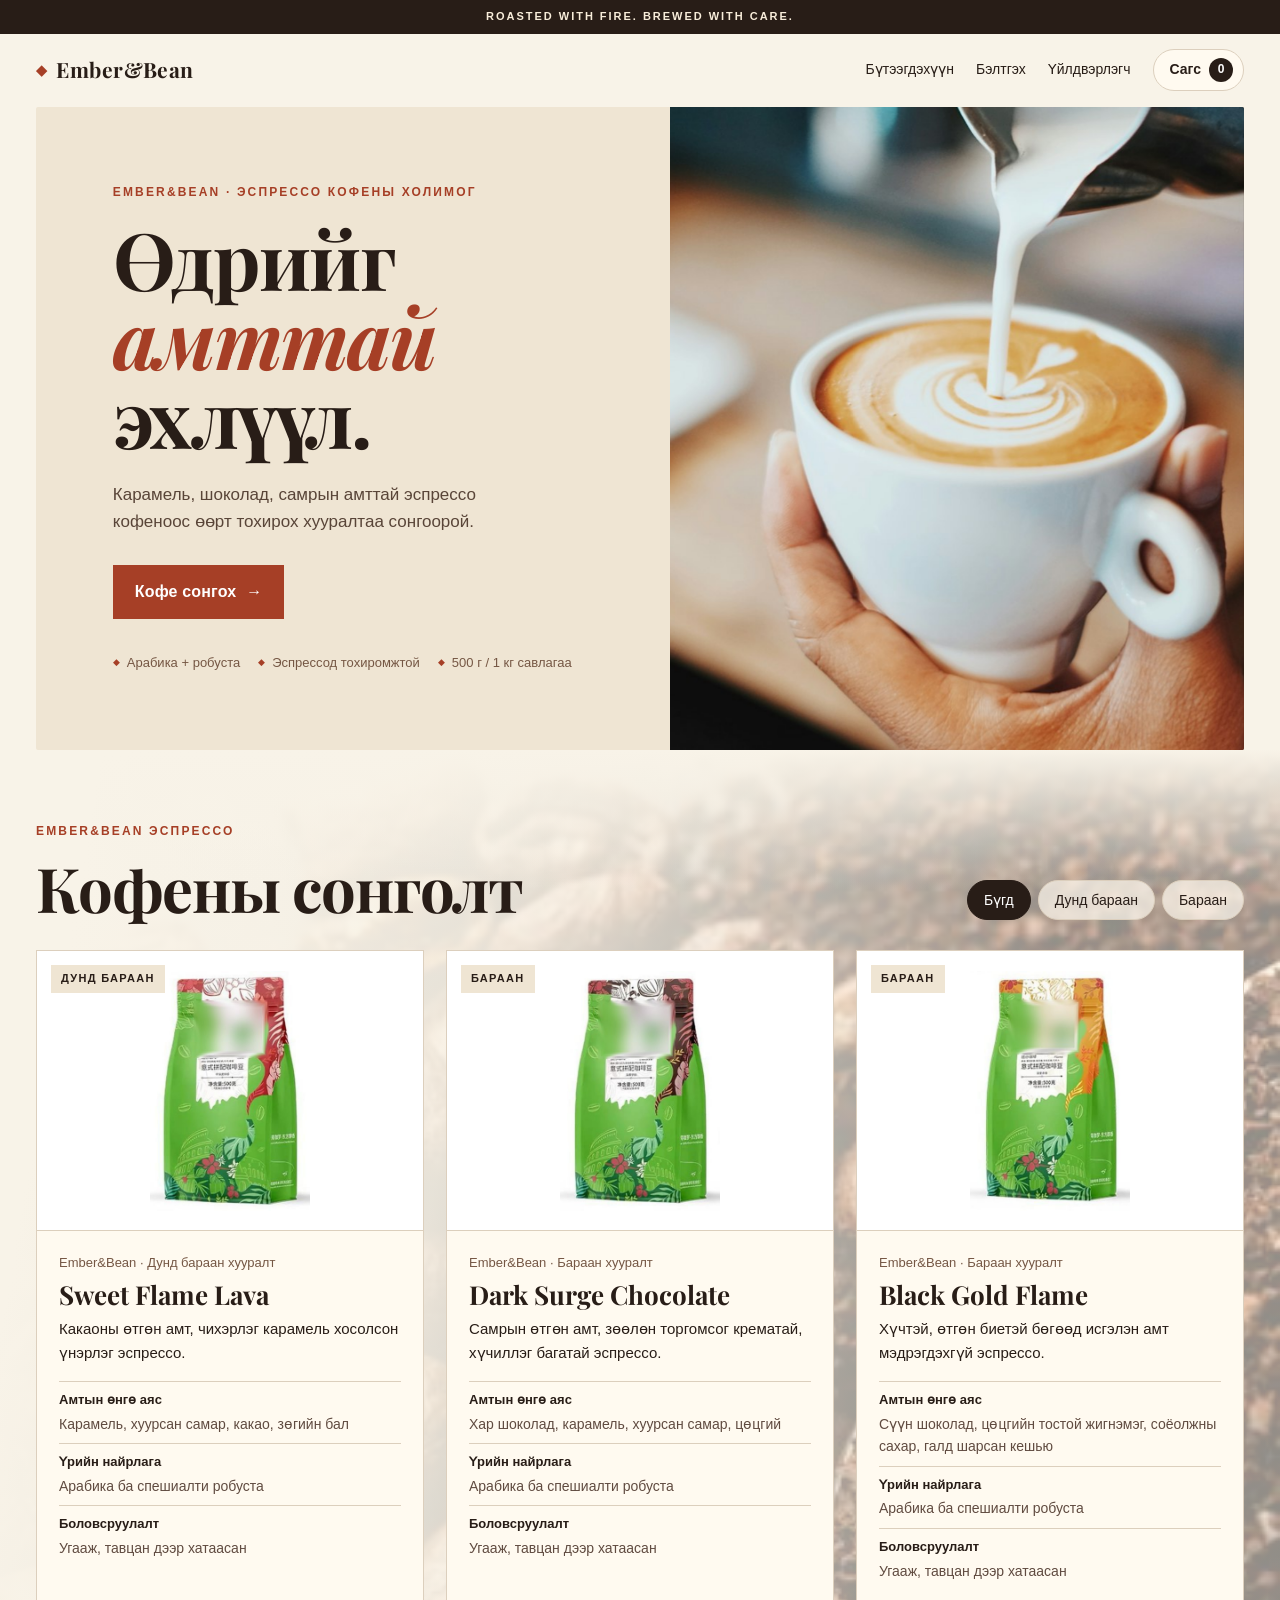
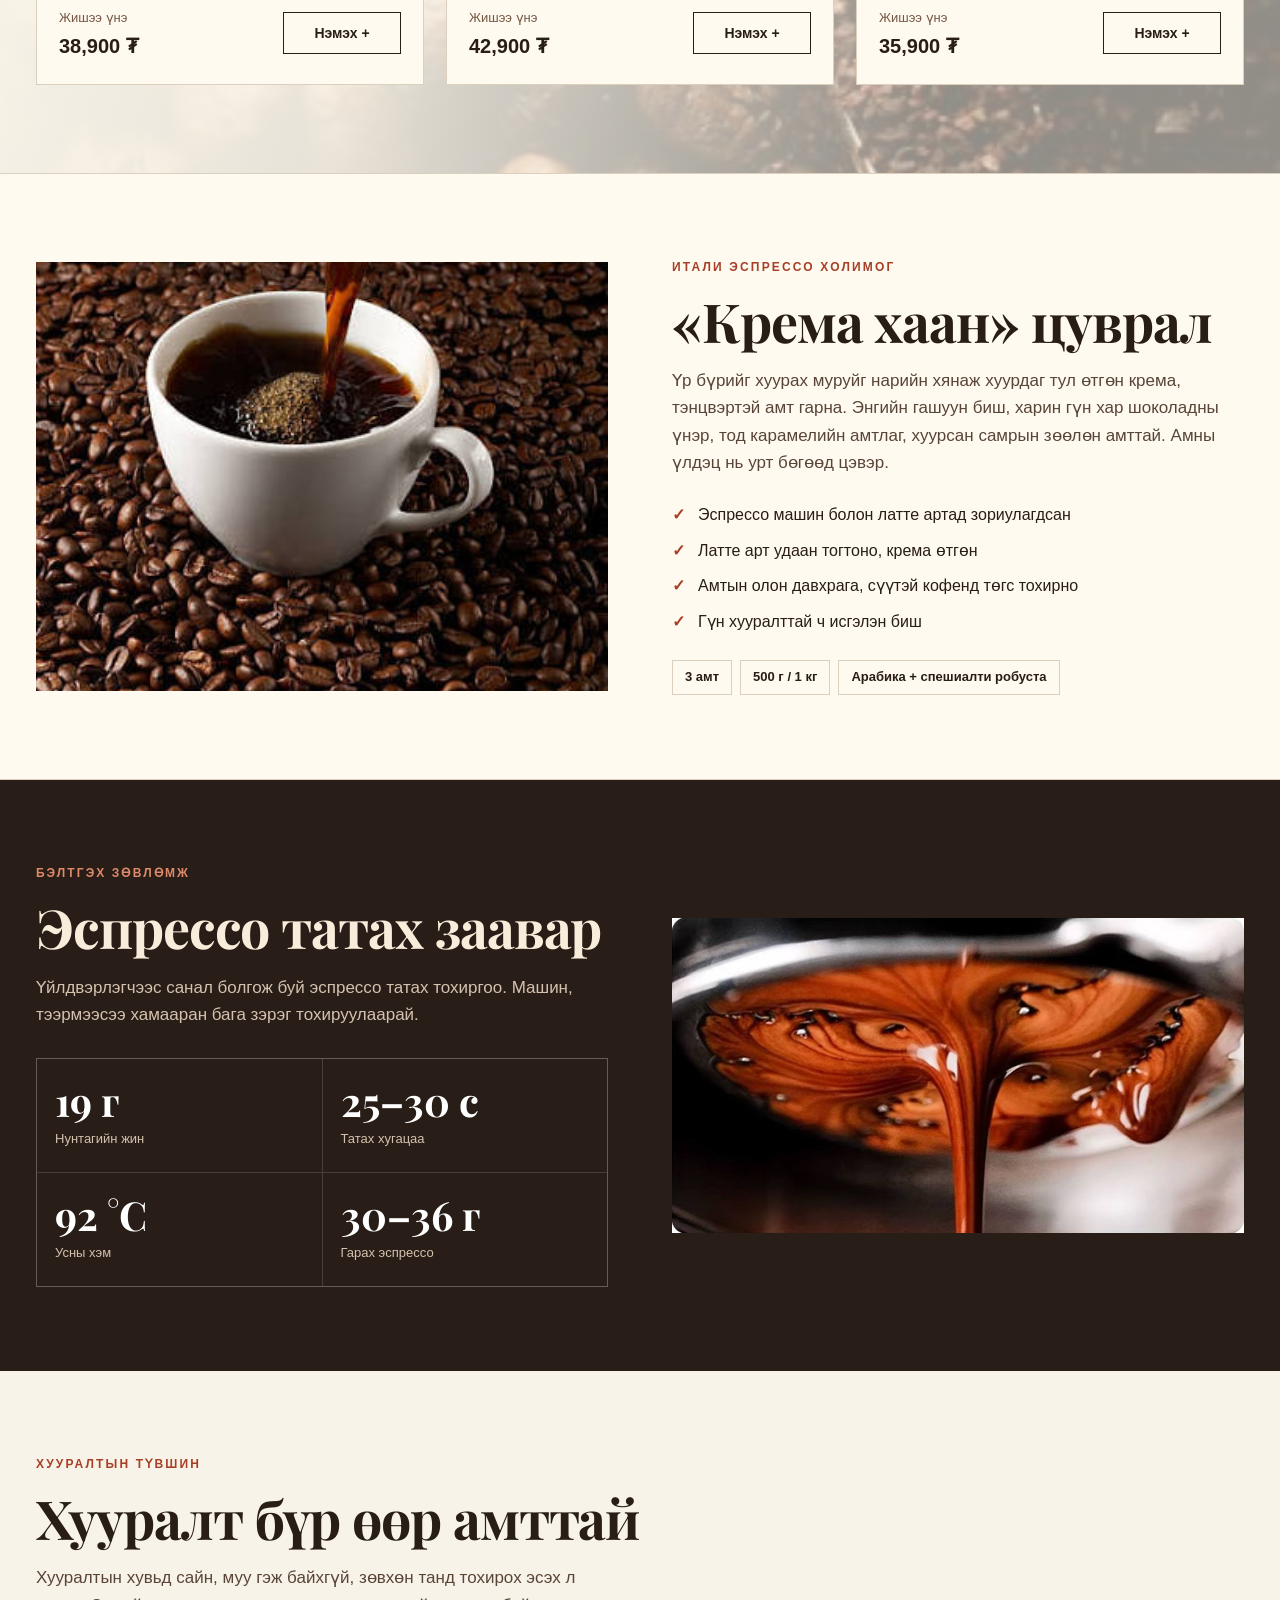
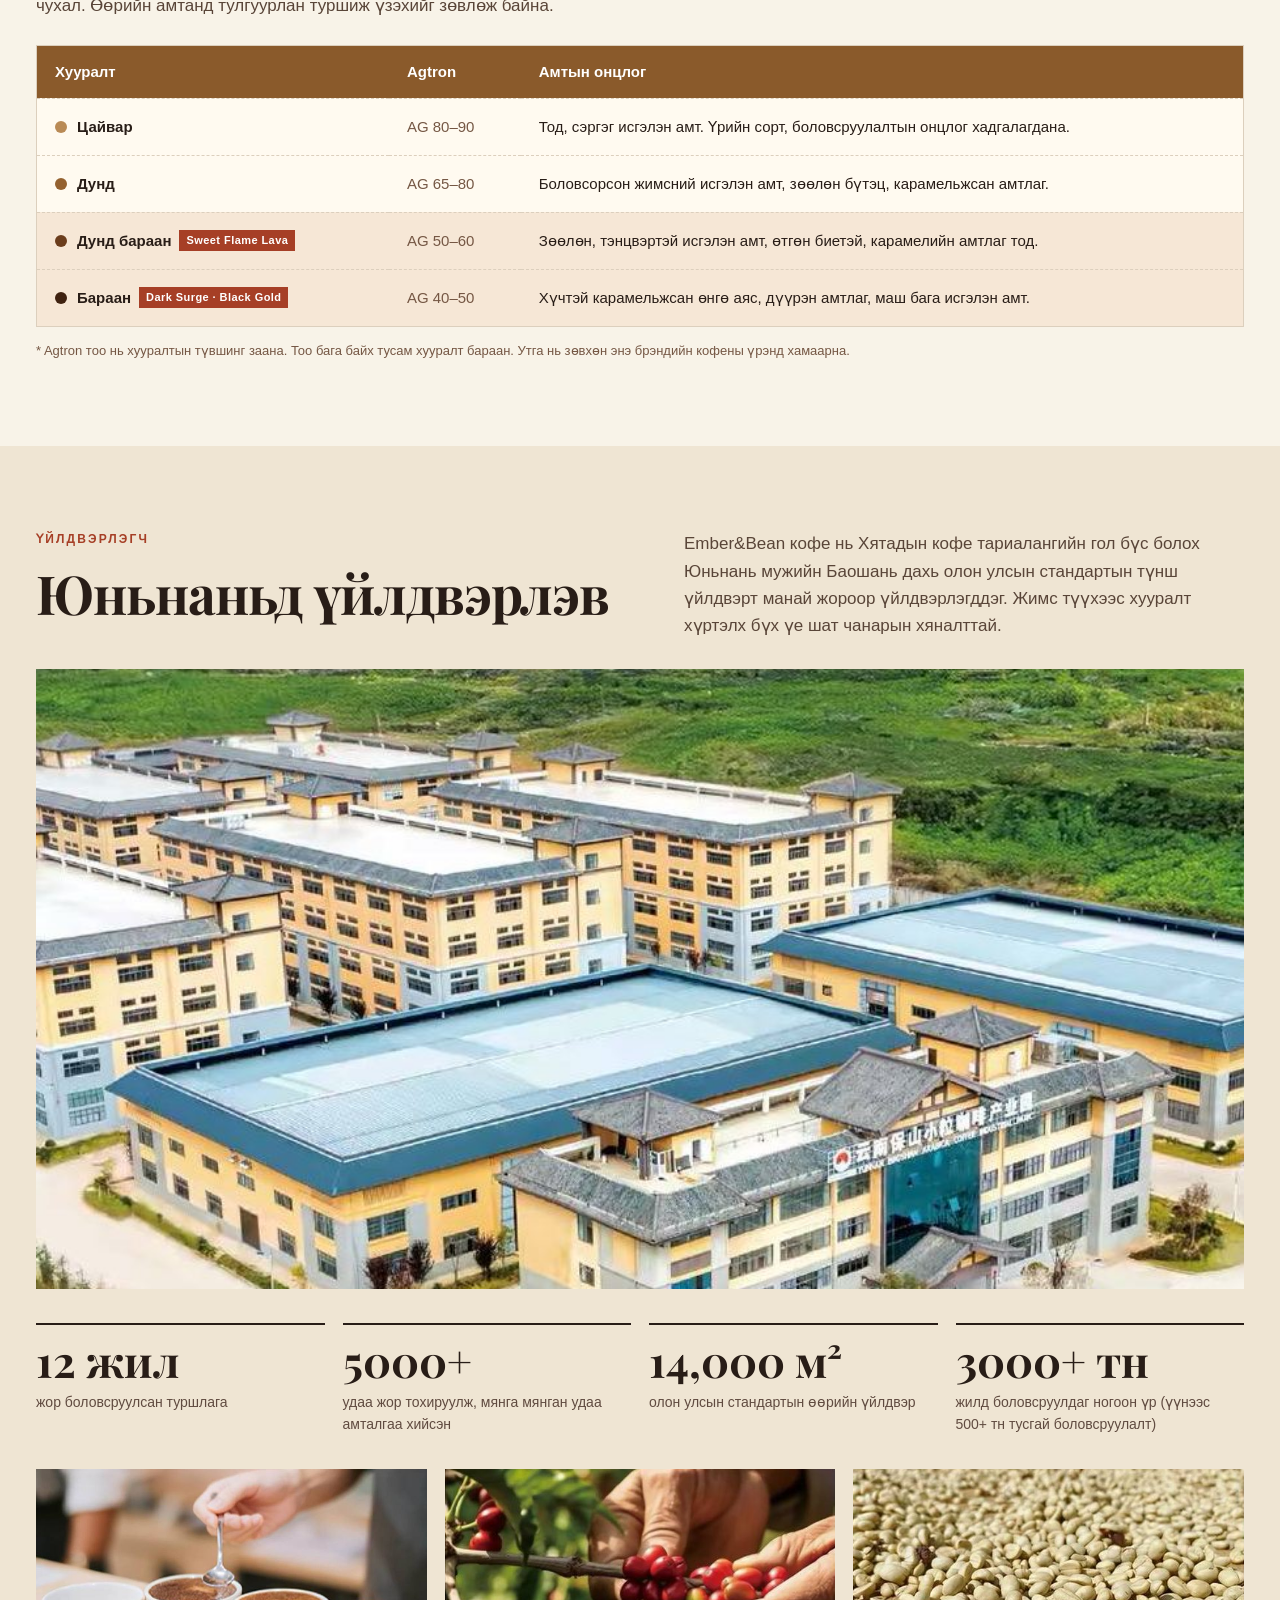
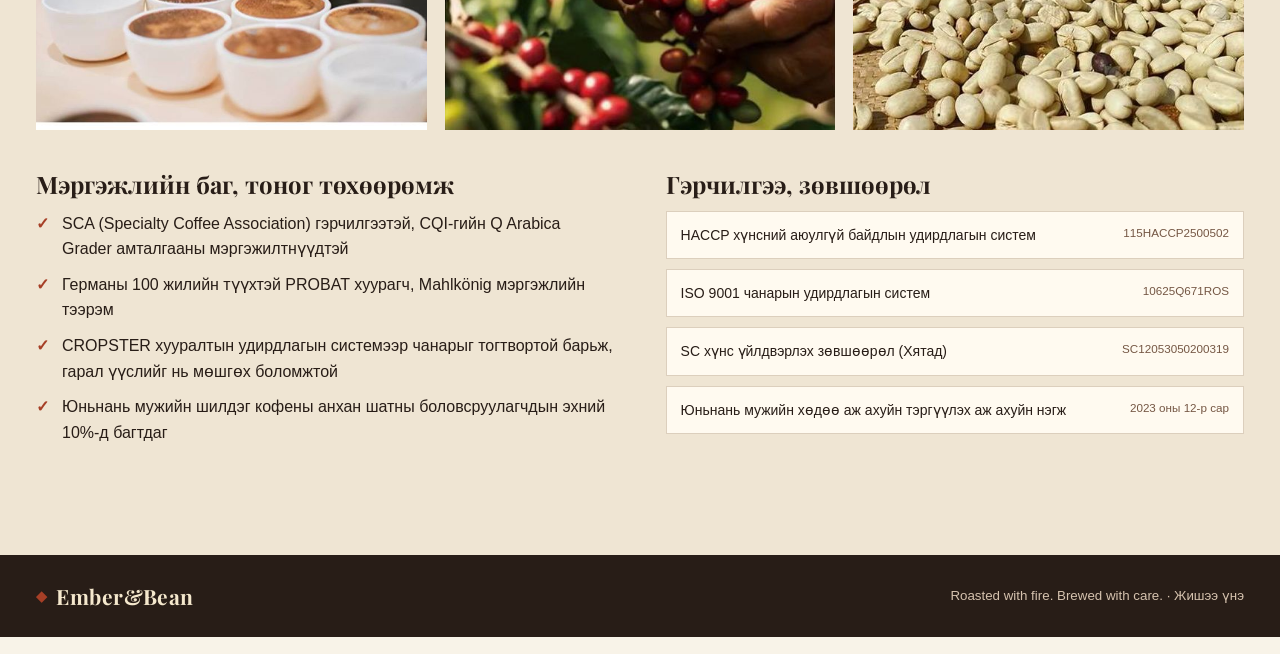
==== commit f1df0433: "HD hero photo (Unsplash, Fahmi Fakhrudin) and Arial body font" ====
--- a/index.html
+++ b/index.html
@@ -16,14 +16,14 @@
 <link rel="icon" href="data:image/svg+xml,%3Csvg xmlns='http://www.w3.org/2000/svg' viewBox='0 0 32 32'%3E%3Crect width='32' height='32' rx='7' fill='%23281d17'/%3E%3Cpath d='M16 6l8 10-8 10-8-10z' fill='%23c4573a'/%3E%3C/svg%3E">
 <link rel="preconnect" href="https://fonts.googleapis.com">
 <link rel="preconnect" href="https://fonts.gstatic.com" crossorigin>
-<link rel="stylesheet" href="https://fonts.googleapis.com/css2?family=Playfair+Display:wght@600;700&family=Manrope:wght@400;500;700;800&display=swap&subset=cyrillic">
+<link rel="stylesheet" href="https://fonts.googleapis.com/css2?family=Playfair+Display:wght@600;700&display=swap&subset=cyrillic">
 <link rel="preload" as="image" href="img/hero.jpg" fetchpriority="high">
 <style>
 :root{
   --ink:#281d17;--ink-soft:#604b40;--muted:#755744;--paper:#f8f3e8;--card:#fffaf0;
   --rust:#a63f26;--rust-dark:#85301d;--line:#dccfbd;--sand:#efe5d3;--focus:#2d6659;
   --serif:"Playfair Display","Times New Roman",Times,serif;
-  --sans:Manrope,system-ui,-apple-system,"Segoe UI",Roboto,sans-serif;
+  --sans:Arial,"Helvetica Neue",Helvetica,sans-serif;
   --ease:cubic-bezier(.2,.7,.2,1);
   --shadow:0 18px 40px -22px #3a231680;
 }
@@ -61,7 +61,7 @@
 .hero h1 em{font-style:italic;color:var(--rust)}
 .hero p:not(.eyebrow){max-width:380px;margin:24px 0 30px;color:#594538;font-size:17px}
 .hero-photo{margin:0;min-height:300px;background:#4c3025;position:relative;overflow:hidden}
-.hero-photo img{width:100%;height:100%;position:absolute;inset:0;object-fit:cover;object-position:center 43%;animation:heroZoom 1.6s var(--ease) both}
+.hero-photo img{width:100%;height:100%;position:absolute;inset:0;object-fit:cover;object-position:45% center;animation:heroZoom 1.6s var(--ease) both}
 @keyframes heroZoom{from{transform:scale(1.08);opacity:.4}to{transform:scale(1);opacity:1}}
 .hero-points{display:flex;gap:18px;flex-wrap:wrap;margin:34px 0 0;padding:0;list-style:none;font-size:13px;color:var(--muted)}
 .hero-points li::before{content:"◆";color:var(--rust);font-size:9px;margin-right:7px;vertical-align:2px}
@@ -259,7 +259,7 @@
       <li>500 г / 1 кг савлагаа</li>
     </ul>
   </div>
-  <figure class="hero-photo"><img src="img/hero.jpg" width="1150" height="716" alt="Эспрессо машинаас сүүтэй шилэн аяганд эспрессо урсаж буй нь" fetchpriority="high" decoding="async"></figure>
+  <figure class="hero-photo"><img src="img/hero.jpg" width="1600" height="895" alt="Бариста аяганд сүү цутгаж латте арт хийж буй нь" fetchpriority="high" decoding="async"></figure>
 </section>
 <section class="shop-backdrop" id="shop" aria-labelledby="shop-title">
   <div class="wrap shop">
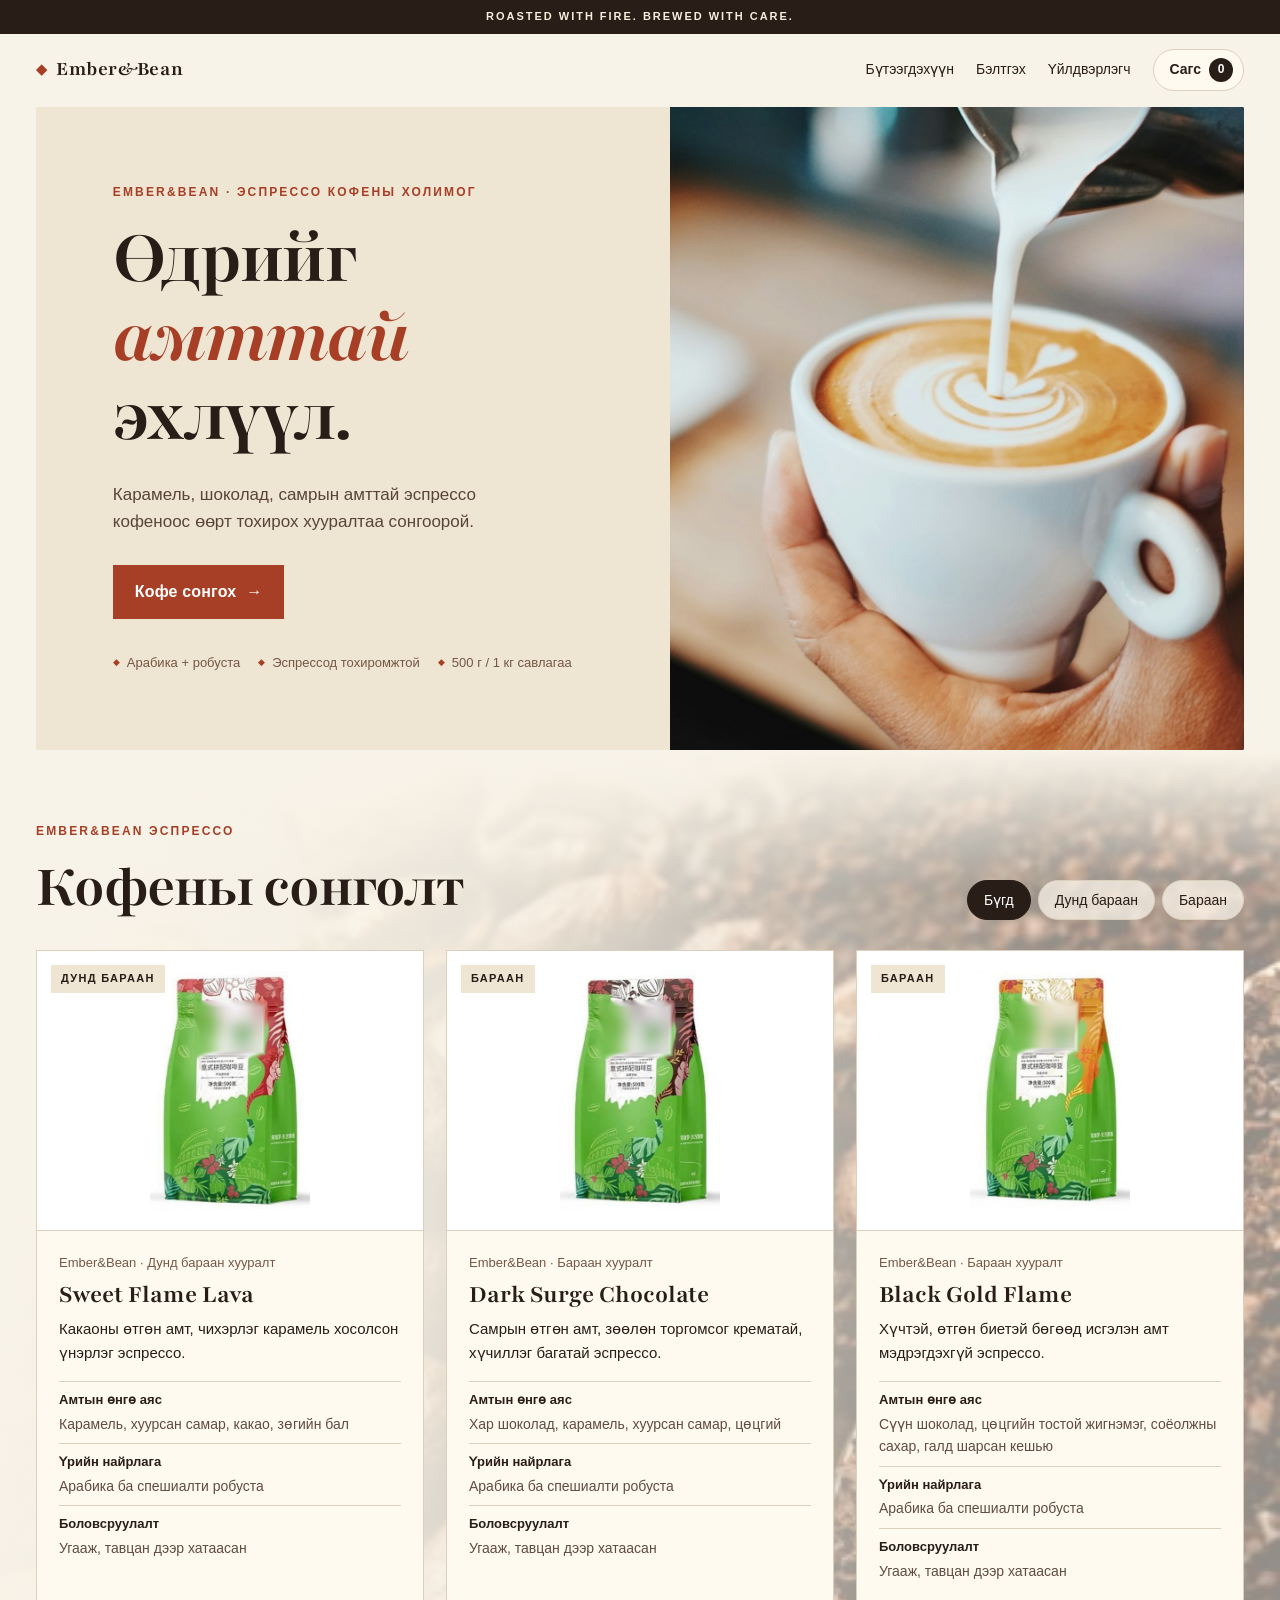
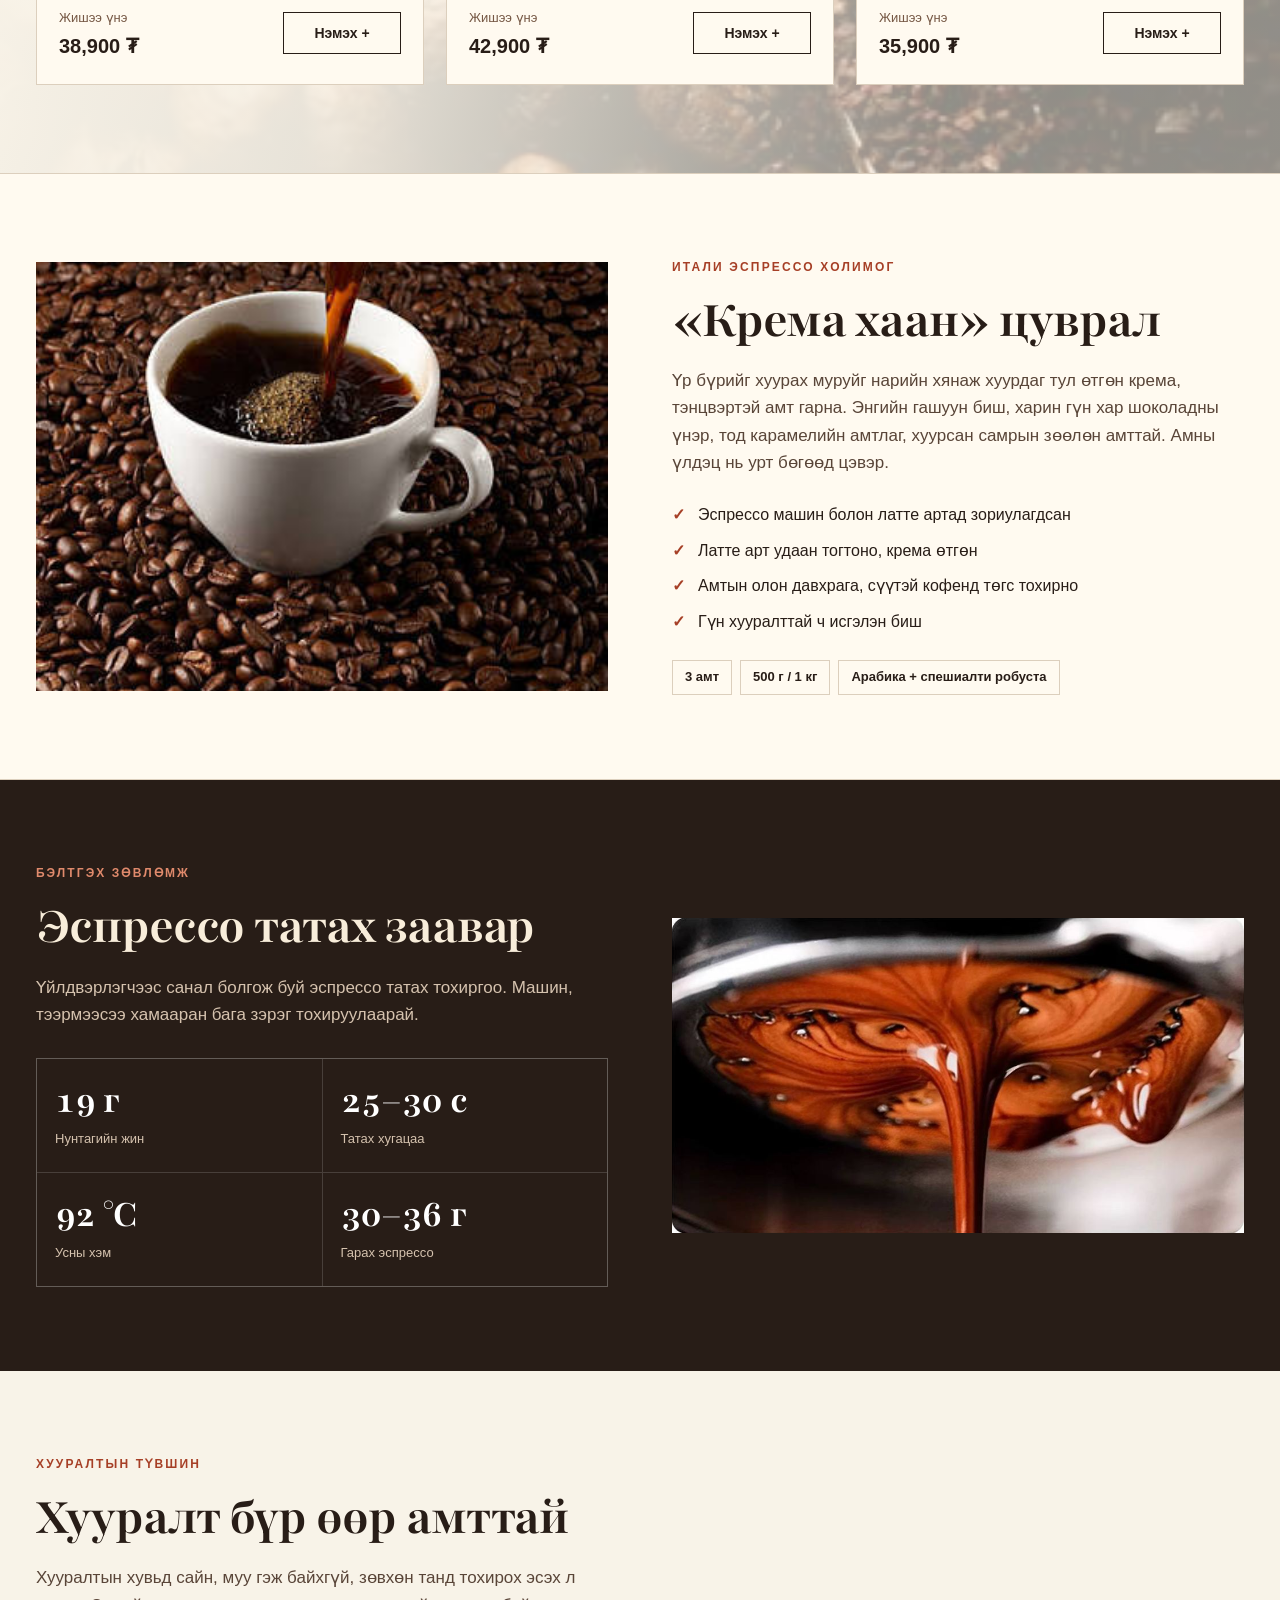
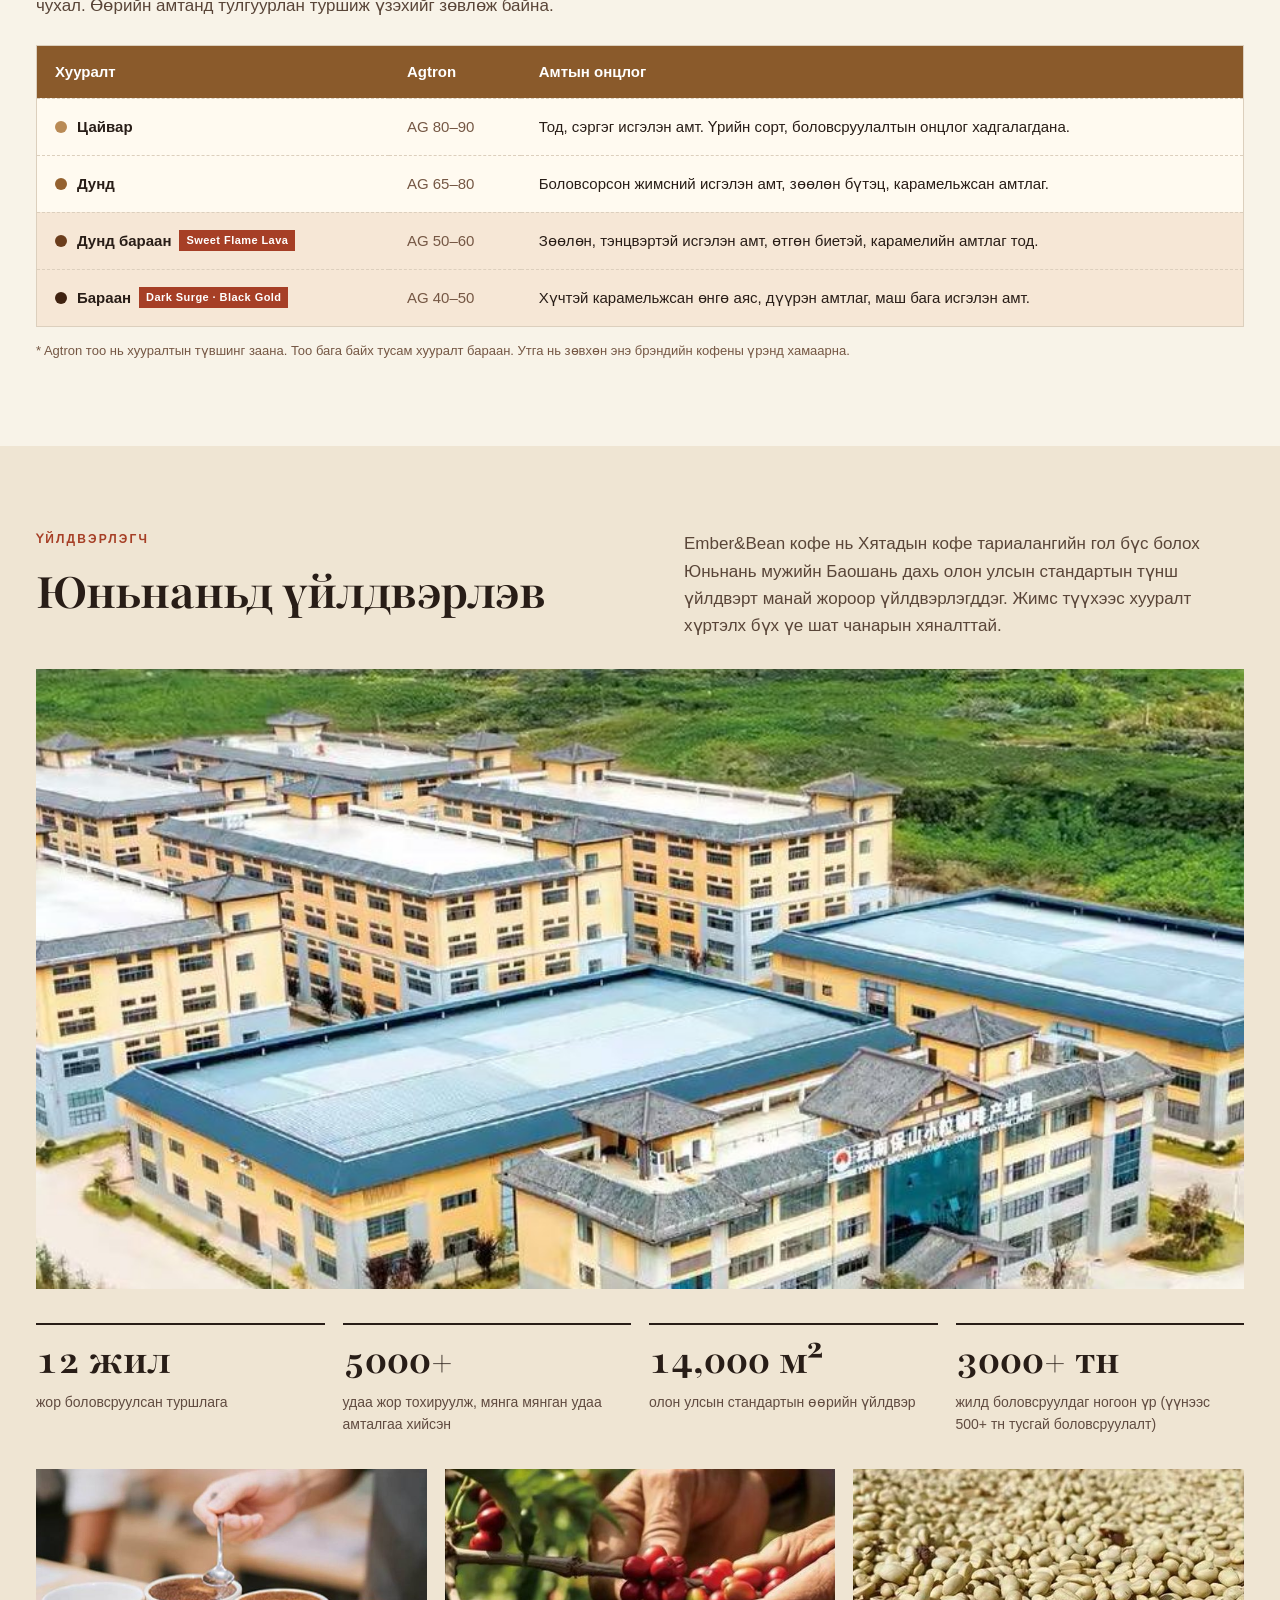
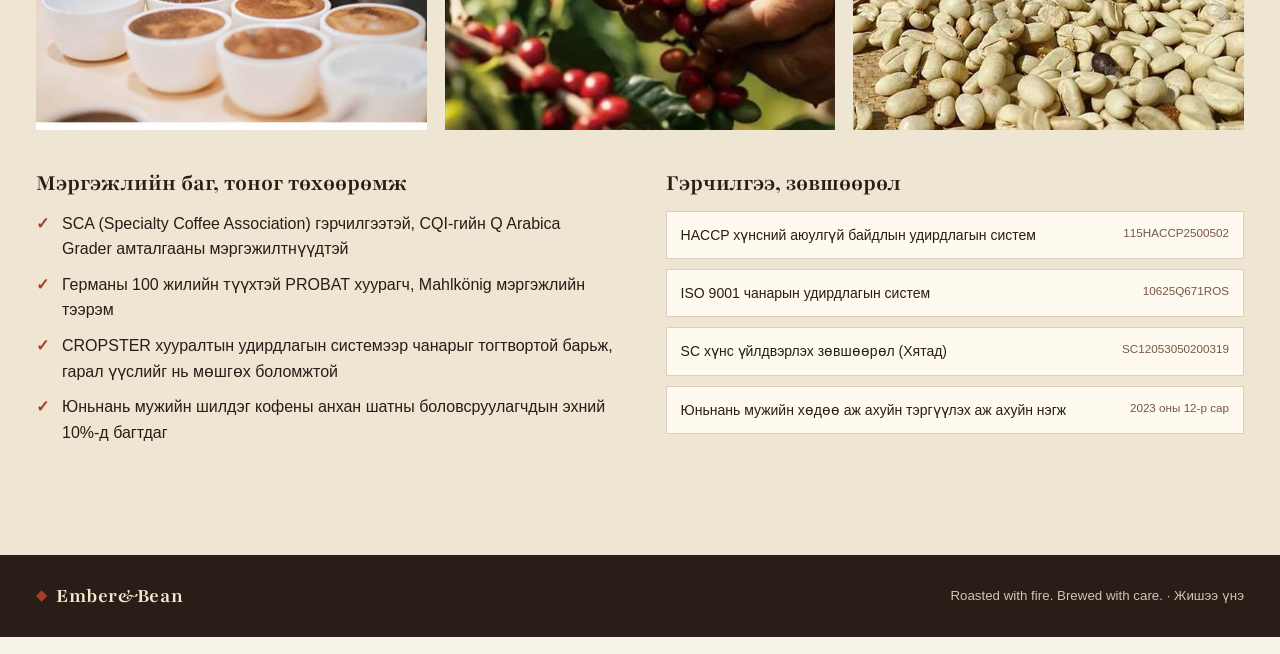
==== commit dc202b90: "Order page with Google Sheets backend; Playfair font for Mongolian letters; shared styles.css and sh" ====
--- a/index.html
+++ b/index.html
@@ -16,215 +16,9 @@
 <link rel="icon" href="data:image/svg+xml,%3Csvg xmlns='http://www.w3.org/2000/svg' viewBox='0 0 32 32'%3E%3Crect width='32' height='32' rx='7' fill='%23281d17'/%3E%3Cpath d='M16 6l8 10-8 10-8-10z' fill='%23c4573a'/%3E%3C/svg%3E">
 <link rel="preconnect" href="https://fonts.googleapis.com">
 <link rel="preconnect" href="https://fonts.gstatic.com" crossorigin>
-<link rel="stylesheet" href="https://fonts.googleapis.com/css2?family=Playfair+Display:wght@600;700&display=swap&subset=cyrillic">
+<link rel="stylesheet" href="https://fonts.googleapis.com/css2?family=Playfair:wght@600;700&display=swap">
 <link rel="preload" as="image" href="img/hero.jpg" fetchpriority="high">
-<style>
-:root{
-  --ink:#281d17;--ink-soft:#604b40;--muted:#755744;--paper:#f8f3e8;--card:#fffaf0;
-  --rust:#a63f26;--rust-dark:#85301d;--line:#dccfbd;--sand:#efe5d3;--focus:#2d6659;
-  --serif:"Playfair Display","Times New Roman",Times,serif;
-  --sans:Arial,"Helvetica Neue",Helvetica,sans-serif;
-  --ease:cubic-bezier(.2,.7,.2,1);
-  --shadow:0 18px 40px -22px #3a231680;
-}
-*{box-sizing:border-box}
-html{scroll-behavior:smooth;scroll-padding-top:84px}
-body{margin:0;background:var(--paper);color:var(--ink);font:16px/1.6 var(--sans);-webkit-font-smoothing:antialiased;text-rendering:optimizeLegibility}
-img{max-width:100%;display:block}
-button,a{font:inherit}a{color:inherit}button{cursor:pointer}
-:focus-visible{outline:3px solid var(--focus);outline-offset:4px}
-.wrap{width:min(1240px,calc(100% - 72px));margin:auto}
-
-/* Top bar + sticky header */
-.top{background:var(--ink);color:#f8edda;text-align:center;padding:8px 16px;font-size:11px;font-weight:700;letter-spacing:.18em}
-.site-head{position:sticky;top:0;z-index:20;background:#f8f3e8e6;-webkit-backdrop-filter:saturate(1.4) blur(12px);backdrop-filter:saturate(1.4) blur(12px);border-bottom:1px solid transparent;transition:border-color .3s,box-shadow .3s}
-.site-head.scrolled{border-color:var(--line);box-shadow:0 6px 24px -18px #3a2316}
-.nav{display:flex;align-items:center;justify-content:space-between;min-height:72px;gap:12px}
-.brand{font:700 21px/1 var(--serif);letter-spacing:.02em;text-decoration:none;display:inline-flex;align-items:center}
-.mark{color:var(--rust);margin-right:9px;font-size:14px}
-.nav-links{display:flex;align-items:center;gap:22px}
-.menu{font-size:14px;font-weight:500;text-decoration:none;position:relative}
-.menu::after{content:"";position:absolute;left:0;right:0;bottom:-3px;height:1px;background:currentColor;transform:scaleX(0);transform-origin:left;transition:transform .3s var(--ease)}
-.menu:hover::after{transform:scaleX(1)}
-.cart{display:inline-flex;align-items:center;border:1px solid var(--line);border-radius:30px;background:var(--card);color:inherit;padding:8px 10px 8px 16px;font-size:14px;font-weight:700;transition:border-color .2s,background .2s}
-.cart:hover{border-color:var(--ink)}
-.count{display:inline-grid;place-items:center;background:var(--ink);color:#fff;border-radius:50%;min-width:24px;height:24px;margin-left:8px;font-size:12px;font-variant-numeric:tabular-nums}
-.count.bump{animation:bump .45s var(--ease)}
-@keyframes bump{0%{transform:scale(1)}35%{transform:scale(1.35);background:var(--rust)}100%{transform:scale(1)}}
-
-/* Hero */
-.hero{display:grid;grid-template-columns:1.05fr .95fr;min-height:520px;background:var(--sand);overflow:hidden;border-radius:2px}
-.hero-copy{padding:clamp(28px,6vw,88px);align-self:center}
-.eyebrow{color:var(--rust);font-size:12px;font-weight:800;letter-spacing:.18em;text-transform:uppercase;margin:0 0 16px}
-.hero h1,.shop h2,.dialog-head h2{font-family:var(--serif);font-weight:700;letter-spacing:-.02em;margin:0}
-.hero h1{font-size:clamp(46px,6.2vw,96px);line-height:1;max-width:600px}
-.hero h1 em{font-style:italic;color:var(--rust)}
-.hero p:not(.eyebrow){max-width:380px;margin:24px 0 30px;color:#594538;font-size:17px}
-.hero-photo{margin:0;min-height:300px;background:#4c3025;position:relative;overflow:hidden}
-.hero-photo img{width:100%;height:100%;position:absolute;inset:0;object-fit:cover;object-position:45% center;animation:heroZoom 1.6s var(--ease) both}
-@keyframes heroZoom{from{transform:scale(1.08);opacity:.4}to{transform:scale(1);opacity:1}}
-.hero-points{display:flex;gap:18px;flex-wrap:wrap;margin:34px 0 0;padding:0;list-style:none;font-size:13px;color:var(--muted)}
-.hero-points li::before{content:"◆";color:var(--rust);font-size:9px;margin-right:7px;vertical-align:2px}
-.cta{display:inline-flex;align-items:center;gap:10px;background:var(--rust);color:#fff;border:0;padding:14px 22px;text-decoration:none;font-weight:700;letter-spacing:.01em;transition:background .2s,transform .2s var(--ease)}
-.cta span{transition:transform .25s var(--ease)}
-.cta:hover{background:var(--rust-dark)}
-.cta:hover span{transform:translateX(4px)}
-
-/* Shop */
-.shop-backdrop{background:linear-gradient(180deg,var(--paper),transparent 140px),linear-gradient(100deg,#f8f3e8 7%,#f8f3e8ed 35%,#f8f3e895 75%),url("coffee-beans.jpg") center 60% / cover no-repeat}
-.shop{padding:72px 0 88px}
-.shop h2{font-size:clamp(38px,4.8vw,64px);line-height:1.02}
-.shop-head{display:flex;justify-content:space-between;align-items:end;gap:22px;flex-wrap:wrap;margin-bottom:30px}
-.filters{display:flex;gap:7px;flex-wrap:wrap}
-.filter{background:#fffaf0b3;border:1px solid var(--line);border-radius:30px;color:inherit;padding:8px 16px;font-size:14px;font-weight:500;transition:background .2s,color .2s,border-color .2s}
-.filter:hover{border-color:var(--ink)}
-.filter[aria-pressed=true]{background:var(--ink);color:#fff;border-color:var(--ink)}
-.grid{display:grid;grid-template-columns:repeat(3,minmax(0,1fr));gap:22px}
-.card{display:flex;flex-direction:column;border:1px solid var(--line);background:var(--card);transition:transform .35s var(--ease),box-shadow .35s var(--ease),border-color .35s}
-.card:hover{transform:translateY(-4px);box-shadow:var(--shadow);border-color:#cdbba4}
-.product-art{height:280px;display:grid;place-items:center;background:#fff;border-bottom:1px solid var(--line);overflow:hidden;position:relative}
-.product-art img{width:160px;height:240px;object-fit:contain;transition:transform .5s var(--ease)}
-.card:hover .product-art img{transform:scale(1.05) rotate(-1deg)}
-.badge{position:absolute;top:14px;left:14px;background:var(--sand);color:var(--ink);font-size:11px;font-weight:800;letter-spacing:.12em;text-transform:uppercase;padding:5px 10px}
-.card-body{display:flex;flex:1;flex-direction:column;padding:22px}
-.meta{color:var(--muted);font-size:13px}
-.card h3{font:700 26px/1.12 var(--serif);margin:6px 0 8px}
-.card-description{margin:0 0 16px;font-size:15px}
-.coffee-details{display:grid;gap:8px;margin:0 0 22px;font-size:14px;color:var(--ink-soft)}
-.coffee-details div{border-top:1px solid var(--line);padding-top:8px}
-.coffee-details dt{font-weight:700;color:var(--ink);font-size:13px}
-.coffee-details dd{margin:2px 0 0}
-.buy{display:flex;align-items:center;justify-content:space-between;gap:8px;margin-top:auto}
-.price{font-size:20px;font-weight:800;font-variant-numeric:tabular-nums}
-.add{border:1px solid var(--ink);background:transparent;padding:9px 15px;color:inherit;font-weight:700;font-size:14px;min-width:118px;transition:background .2s,color .2s}
-.add:hover{background:var(--ink);color:#fff}
-.add.added{background:#2d6659;border-color:#2d6659;color:#fff}
-
-/* Reveal on scroll */
-.reveal{opacity:0;transform:translateY(18px);transition:opacity .7s var(--ease),transform .7s var(--ease)}
-.reveal.in{opacity:1;transform:none}
-
-/* Footer */
-footer{background:var(--ink);color:#f5e8cd;padding:30px 0}
-footer .wrap{display:flex;justify-content:space-between;align-items:center;gap:14px;flex-wrap:wrap}
-footer small{color:#d5c2ae}
-
-/* Cart drawer */
-dialog{width:min(460px,100%);max-width:100%;height:100%;max-height:100%;margin:0 0 0 auto;border:0;padding:26px;background:var(--paper);color:var(--ink);display:flex;flex-direction:column}
-dialog:not([open]){display:none}
-dialog[open]{animation:slideIn .35s var(--ease)}
-dialog::backdrop{background:#21160db0;-webkit-backdrop-filter:blur(2px);backdrop-filter:blur(2px)}
-dialog[open]::backdrop{animation:fade .3s ease}
-@keyframes slideIn{from{transform:translateX(40px);opacity:0}to{transform:none;opacity:1}}
-@keyframes fade{from{opacity:0}}
-.dialog-head,.sum,.row{display:flex;justify-content:space-between;align-items:center;gap:14px}
-.dialog-head{padding-bottom:12px;border-bottom:1px solid var(--line)}
-.dialog-head h2{font-size:32px}
-#basket-items{flex:1;overflow:auto}
-.icon{border:1px solid var(--line);background:transparent;color:inherit;min-width:36px;min-height:36px;font-size:18px;line-height:1;transition:border-color .2s,background .2s}
-.icon:hover{border-color:var(--ink);background:var(--card)}
-.row{padding:16px 0;border-bottom:1px solid var(--line)}
-.row-main{display:flex;align-items:center;gap:14px}
-.row img{width:48px;height:72px;object-fit:contain;background:#fff;border:1px solid var(--line)}
-.row small{color:var(--muted)}
-.stepper{display:flex;align-items:center;gap:10px;font-variant-numeric:tabular-nums}
-.stepper span{min-width:18px;text-align:center;font-weight:700}
-.sum{padding-top:20px;font-size:19px;border-top:1px solid var(--ink);margin-top:10px}
-.sum strong:last-child{font-variant-numeric:tabular-nums}
-.demo{font-size:13px;color:var(--ink-soft)}
-.empty{padding:48px 0;text-align:center;color:var(--muted)}
-.empty .cta{margin-top:14px}
-
-/* Toast */
-.toast{position:fixed;left:50%;bottom:24px;z-index:50;transform:translate(-50%,20px);opacity:0;pointer-events:none;background:var(--ink);color:#fff;padding:12px 18px;font-size:14px;font-weight:500;box-shadow:var(--shadow);transition:opacity .25s,transform .35s var(--ease);max-width:calc(100% - 32px)}
-.toast.show{opacity:1;transform:translate(-50%,0)}
-
-/* Info sections */
-.section{padding:84px 0}
-.section h2{font:700 clamp(34px,4.2vw,56px)/1.05 var(--serif);letter-spacing:-.02em;margin:0 0 18px}
-.lead{font-size:17px;color:#594538;max-width:560px;margin:0 0 26px}
-.split{display:grid;grid-template-columns:1fr 1fr;gap:clamp(28px,5vw,72px);align-items:center}
-.photo{margin:0;overflow:hidden;background:var(--sand)}
-.photo img{width:100%;height:100%;object-fit:cover}
-.photo figcaption{font-size:12px;color:var(--muted);padding:8px 0 0;background:var(--paper)}
-.ticks{list-style:none;padding:0;margin:0 0 26px;display:grid;gap:10px}
-.ticks li{padding-left:26px;position:relative}
-.ticks li::before{content:"✓";position:absolute;left:0;top:0;color:var(--rust);font-weight:800}
-.chips{display:flex;gap:8px;flex-wrap:wrap}
-.chip{border:1px solid var(--line);background:var(--card);padding:6px 12px;font-size:13px;font-weight:700}
-.series{background:var(--card);border-block:1px solid var(--line)}
-.series .photo{aspect-ratio:4/3}
-.series .photo img{object-position:center 45%}
-.brew{background:var(--ink);color:#f8edda}
-.brew .eyebrow{color:#e08a6c}
-.brew .lead{color:#d5c2ae}
-.stats{display:grid;grid-template-columns:repeat(2,minmax(0,1fr));gap:1px;background:#ffffff26;border:1px solid #ffffff26;margin-top:30px}
-.stat{background:var(--ink);padding:22px 18px}
-.stat b{display:block;font:700 clamp(28px,3.2vw,40px)/1 var(--serif);color:#fff;font-variant-numeric:tabular-nums;white-space:nowrap}
-.stat span{display:block;font-size:13px;color:#d5c2ae;margin-top:8px}
-.brew .photo{aspect-ratio:1000/550}
-.roast-table{width:100%;border-collapse:collapse;background:var(--card);border:1px solid var(--line);font-size:15px}
-.roast-table th{background:#8a5a2b;color:#fff;text-align:left;padding:14px 18px;font-weight:700}
-.roast-table td{padding:16px 18px;border-top:1px dashed var(--line);vertical-align:top}
-.roast-table td:first-child{font-weight:700;white-space:nowrap}
-.roast-table td:nth-child(2){font-variant-numeric:tabular-nums;white-space:nowrap;color:var(--muted)}
-.roast-table tr.ours td{background:#f6e7d6}
-.roast-table .tag{display:inline-block;margin-left:8px;background:var(--rust);color:#fff;font-size:11px;font-weight:800;padding:2px 7px;letter-spacing:.04em;vertical-align:2px}
-.swatch{display:inline-block;width:12px;height:12px;border-radius:50%;margin-right:10px;vertical-align:-1px}
-.note{font-size:13px;color:var(--muted);margin:14px 0 0}
-.maker{background:var(--sand)}
-.maker-head{display:flex;justify-content:space-between;align-items:end;gap:20px;flex-wrap:wrap;margin-bottom:30px}
-.maker-head .lead{margin:0}
-.maker .photo.wide{aspect-ratio:923/630;max-height:620px;width:100%}
-.figures{display:grid;grid-template-columns:repeat(4,minmax(0,1fr));gap:18px;margin:34px 0}
-.figure{border-top:2px solid var(--ink);padding-top:14px}
-.figure b{display:block;font:700 clamp(30px,3.4vw,44px)/1 var(--serif);font-variant-numeric:tabular-nums}
-.figure span{display:block;font-size:14px;color:var(--ink-soft);margin-top:8px}
-.trio{display:grid;grid-template-columns:repeat(3,minmax(0,1fr));gap:18px;margin-bottom:40px}
-.trio .photo{aspect-ratio:3/2}
-.cols{display:grid;grid-template-columns:1fr 1fr;gap:clamp(24px,4vw,56px)}
-.cols h3{font:700 24px/1.2 var(--serif);margin:0 0 12px}
-.certs{display:grid;gap:10px;margin:0;padding:0;list-style:none}
-.certs li{display:flex;justify-content:space-between;gap:12px;background:var(--card);border:1px solid var(--line);padding:12px 14px;font-size:14px}
-.certs li small{color:var(--muted);font-variant-numeric:tabular-nums;text-align:right}
-@media(max-width:860px){
-  .split,.cols{grid-template-columns:1fr}
-  .stats,.figures{grid-template-columns:repeat(2,minmax(0,1fr))}
-  .trio{grid-template-columns:1fr 1fr}
-  .trio .photo:first-child{grid-column:1/-1;aspect-ratio:16/9}
-  .section{padding:60px 0}
-}
-@media(max-width:560px){
-  .roast-table{font-size:14px}
-  .roast-table th,.roast-table td{padding:12px 10px}
-  .roast-table th:nth-child(2),.roast-table td:nth-child(2){display:none}
-  .roast-table td:first-child{white-space:normal}
-  .certs li{flex-direction:column;gap:2px}
-  .certs li small{text-align:left}
-}
-.sr{position:absolute;width:1px;height:1px;overflow:hidden;clip-path:inset(50%);white-space:nowrap}
-
-@media(max-width:860px){.grid{grid-template-columns:repeat(2,minmax(0,1fr))}}
-@media(max-width:760px){
-  .wrap{width:calc(100% - 32px)}
-  .hero{grid-template-columns:1fr}
-  .hero-copy{padding:36px 23px}
-  .hero-photo{order:-1;min-height:260px}
-  .shop{padding:50px 0 60px}
-  .nav{min-height:62px}
-  .shop-backdrop{background:linear-gradient(180deg,var(--paper),#f8f3e8e8 160px,#f8f3e8a3 70%),url("coffee-beans.jpg") center / cover no-repeat}
-}
-@media(max-width:760px){.menu{display:none}}
-@media(max-width:560px){
-  .grid{grid-template-columns:1fr}
-  .hero h1{font-size:44px}
-  dialog{padding:20px 16px}
-}
-@media(prefers-reduced-motion:reduce){
-  *,*::before,*::after{animation-duration:.01ms!important;animation-iteration-count:1!important;transition-duration:.01ms!important;scroll-behavior:auto!important}
-  .reveal{opacity:1;transform:none}
-}
-</style>
+<link rel="stylesheet" href="styles.css">
 <script type="application/ld+json">
 {"@context":"https://schema.org","@type":"ItemList","name":"Ember&Bean — Кофены сонголт","itemListElement":[
 {"@type":"ListItem","position":1,"item":{"@type":"Product","name":"Ember&Bean Sweet Flame Lava","image":"img/sweet-flame-lava.jpg","description":"Какаоны өтгөн амт, чихэрлэг карамель хосолсон үнэрлэг эспрессо.","brand":{"@type":"Brand","name":"Ember&Bean"},"offers":{"@type":"Offer","price":"38900","priceCurrency":"MNT"}}},
@@ -378,42 +172,18 @@
   <div class="dialog-head"><h2 id="basket-title">Таны сагс</h2><form method="dialog"><button class="icon" aria-label="Сагс хаах">×</button></form></div>
   <div id="basket-items"></div>
   <div class="sum"><strong>Нийт</strong><strong id="total">0 ₮</strong></div>
-  <p class="demo">Туршилтын дэлгүүр. Захиалга болон төлбөрийн систем холбогдоогүй байна.</p>
+  <a class="cta checkout" id="checkout" href="order.html" hidden>Захиалах <span aria-hidden="true">→</span></a>
+  <p class="demo">Хүргэлтийн нөхцөл, төлбөрийн хэлбэрийг дараагийн алхамд сонгоно.</p>
 </dialog>
 <div class="toast" id="toast" aria-hidden="true"></div>
 <p id="status" class="sr" role="status"></p>
 
+<script src="shop.js"></script>
 <script>
-const coffees = [
-  {
-    id: 'sweet-flame-lava', name: 'Sweet Flame Lava', kind: 'medium-dark', roast: 'Дунд бараан хууралт',
-    description: 'Какаоны өтгөн амт, чихэрлэг карамель хосолсон үнэрлэг эспрессо.',
-    notes: 'Карамель, хуурсан самар, какао, зөгийн бал', price: 38900
-  },
-  {
-    id: 'dark-surge-chocolate', name: 'Dark Surge Chocolate', kind: 'dark', roast: 'Бараан хууралт',
-    description: 'Самрын өтгөн амт, зөөлөн торгомсог крематай, хүчиллэг багатай эспрессо.',
-    notes: 'Хар шоколад, карамель, хуурсан самар, цөцгий', price: 42900
-  },
-  {
-    id: 'black-gold-flame', name: 'Black Gold Flame', kind: 'dark', roast: 'Бараан хууралт',
-    description: 'Хүчтэй, өтгөн биетэй бөгөөд исгэлэн амт мэдрэгдэхгүй эспрессо.',
-    notes: 'Сүүн шоколад, цөцгийн тостой жигнэмэг, соёолжны сахар, галд шарсан кешью', price: 35900
-  }
-];
-const CART_KEY = 'khur-cart';
+const {coffees, money, photo, saveCart} = window.EB;
 const reduceMotion = matchMedia('(prefers-reduced-motion: reduce)').matches;
 const get = id => document.getElementById(id);
-const money = amount => new Intl.NumberFormat('mn-MN').format(amount) + ' ₮';
-const photo = coffee => `img/${coffee.id}.jpg`;
-const quantities = new Map();
-try {
-  const saved = JSON.parse(localStorage.getItem(CART_KEY) || '{}');
-  for (const coffee of coffees) {
-    const quantity = saved?.[coffee.id];
-    if (Number.isSafeInteger(quantity) && quantity > 0 && quantity <= 99) quantities.set(coffee.id, quantity);
-  }
-} catch {}
+const quantities = window.EB.loadCart();
 
 /* Fade cards in as they scroll into view */
 const revealer = 'IntersectionObserver' in window && !reduceMotion
@@ -465,6 +235,7 @@
     '<div class="empty"><p>Сагс хоосон байна.</p><a class="cta" href="#shop" data-close>Кофе сонгох <span aria-hidden="true">→</span></a></div>';
   get('count').textContent = count;
   get('total').textContent = money(total);
+  get('checkout').hidden = !count;
 }
 
 function bumpCount() {
@@ -487,7 +258,7 @@
   const quantity = Math.min(99, (quantities.get(id) || 0) + delta);
   if (quantity > 0) quantities.set(id, quantity);
   else quantities.delete(id);
-  try { localStorage.setItem(CART_KEY, JSON.stringify(Object.fromEntries(quantities))); } catch {}
+  saveCart(quantities);
   renderCart();
   if (delta > 0) bumpCount();
   get('status').textContent = coffees.find(coffee => coffee.id === id).name + ' · сагсанд ' + Math.max(0, quantity) + ' ширхэг';
--- a/styles.css
+++ b/styles.css
@@ -0,0 +1,270 @@
+:root{
+  --ink:#281d17;--ink-soft:#604b40;--muted:#755744;--paper:#f8f3e8;--card:#fffaf0;
+  --rust:#a63f26;--rust-dark:#85301d;--line:#dccfbd;--sand:#efe5d3;--focus:#2d6659;
+  --serif:Playfair,"Times New Roman",Times,serif;
+  --sans:Arial,"Helvetica Neue",Helvetica,sans-serif;
+  --ease:cubic-bezier(.2,.7,.2,1);
+  --shadow:0 18px 40px -22px #3a231680;
+}
+*{box-sizing:border-box}
+html{scroll-behavior:smooth;scroll-padding-top:84px}
+body{margin:0;background:var(--paper);color:var(--ink);font:16px/1.6 var(--sans);-webkit-font-smoothing:antialiased;text-rendering:optimizeLegibility}
+img{max-width:100%;display:block}
+button,a{font:inherit}a{color:inherit}button{cursor:pointer}
+:focus-visible{outline:3px solid var(--focus);outline-offset:4px}
+.wrap{width:min(1240px,calc(100% - 72px));margin:auto}
+
+/* Top bar + sticky header */
+.top{background:var(--ink);color:#f8edda;text-align:center;padding:8px 16px;font-size:11px;font-weight:700;letter-spacing:.18em}
+.site-head{position:sticky;top:0;z-index:20;background:#f8f3e8e6;-webkit-backdrop-filter:saturate(1.4) blur(12px);backdrop-filter:saturate(1.4) blur(12px);border-bottom:1px solid transparent;transition:border-color .3s,box-shadow .3s}
+.site-head.scrolled{border-color:var(--line);box-shadow:0 6px 24px -18px #3a2316}
+.nav{display:flex;align-items:center;justify-content:space-between;min-height:72px;gap:12px}
+.brand{font:700 21px/1 var(--serif);letter-spacing:.02em;text-decoration:none;display:inline-flex;align-items:center}
+.mark{color:var(--rust);margin-right:9px;font-size:14px}
+.nav-links{display:flex;align-items:center;gap:22px}
+.menu{font-size:14px;font-weight:500;text-decoration:none;position:relative}
+.menu::after{content:"";position:absolute;left:0;right:0;bottom:-3px;height:1px;background:currentColor;transform:scaleX(0);transform-origin:left;transition:transform .3s var(--ease)}
+.menu:hover::after{transform:scaleX(1)}
+.cart{display:inline-flex;align-items:center;border:1px solid var(--line);border-radius:30px;background:var(--card);color:inherit;padding:8px 10px 8px 16px;font-size:14px;font-weight:700;transition:border-color .2s,background .2s}
+.cart:hover{border-color:var(--ink)}
+.count{display:inline-grid;place-items:center;background:var(--ink);color:#fff;border-radius:50%;min-width:24px;height:24px;margin-left:8px;font-size:12px;font-variant-numeric:tabular-nums}
+.count.bump{animation:bump .45s var(--ease)}
+@keyframes bump{0%{transform:scale(1)}35%{transform:scale(1.35);background:var(--rust)}100%{transform:scale(1)}}
+
+/* Hero */
+.hero{display:grid;grid-template-columns:1.05fr .95fr;min-height:520px;background:var(--sand);overflow:hidden;border-radius:2px}
+.hero-copy{padding:clamp(28px,6vw,88px);align-self:center}
+.eyebrow{color:var(--rust);font-size:12px;font-weight:800;letter-spacing:.18em;text-transform:uppercase;margin:0 0 16px}
+.hero h1,.shop h2,.dialog-head h2{font-family:var(--serif);font-weight:700;letter-spacing:-.02em;margin:0}
+.hero h1{font-size:clamp(46px,6.2vw,96px);line-height:1;max-width:600px}
+.hero h1 em{font-style:italic;color:var(--rust)}
+.hero p:not(.eyebrow){max-width:380px;margin:24px 0 30px;color:#594538;font-size:17px}
+.hero-photo{margin:0;min-height:300px;background:#4c3025;position:relative;overflow:hidden}
+.hero-photo img{width:100%;height:100%;position:absolute;inset:0;object-fit:cover;object-position:45% center;animation:heroZoom 1.6s var(--ease) both}
+@keyframes heroZoom{from{transform:scale(1.08);opacity:.4}to{transform:scale(1);opacity:1}}
+.hero-points{display:flex;gap:18px;flex-wrap:wrap;margin:34px 0 0;padding:0;list-style:none;font-size:13px;color:var(--muted)}
+.hero-points li::before{content:"◆";color:var(--rust);font-size:9px;margin-right:7px;vertical-align:2px}
+.cta{display:inline-flex;align-items:center;gap:10px;background:var(--rust);color:#fff;border:0;padding:14px 22px;text-decoration:none;font-weight:700;letter-spacing:.01em;transition:background .2s,transform .2s var(--ease)}
+.cta span{transition:transform .25s var(--ease)}
+.cta:hover{background:var(--rust-dark)}
+.cta:hover span{transform:translateX(4px)}
+
+/* Shop */
+.shop-backdrop{background:linear-gradient(180deg,var(--paper),transparent 140px),linear-gradient(100deg,#f8f3e8 7%,#f8f3e8ed 35%,#f8f3e895 75%),url("coffee-beans.jpg") center 60% / cover no-repeat}
+.shop{padding:72px 0 88px}
+.shop h2{font-size:clamp(38px,4.8vw,64px);line-height:1.02}
+.shop-head{display:flex;justify-content:space-between;align-items:end;gap:22px;flex-wrap:wrap;margin-bottom:30px}
+.filters{display:flex;gap:7px;flex-wrap:wrap}
+.filter{background:#fffaf0b3;border:1px solid var(--line);border-radius:30px;color:inherit;padding:8px 16px;font-size:14px;font-weight:500;transition:background .2s,color .2s,border-color .2s}
+.filter:hover{border-color:var(--ink)}
+.filter[aria-pressed=true]{background:var(--ink);color:#fff;border-color:var(--ink)}
+.grid{display:grid;grid-template-columns:repeat(3,minmax(0,1fr));gap:22px}
+.card{display:flex;flex-direction:column;border:1px solid var(--line);background:var(--card);transition:transform .35s var(--ease),box-shadow .35s var(--ease),border-color .35s}
+.card:hover{transform:translateY(-4px);box-shadow:var(--shadow);border-color:#cdbba4}
+.product-art{height:280px;display:grid;place-items:center;background:#fff;border-bottom:1px solid var(--line);overflow:hidden;position:relative}
+.product-art img{width:160px;height:240px;object-fit:contain;transition:transform .5s var(--ease)}
+.card:hover .product-art img{transform:scale(1.05) rotate(-1deg)}
+.badge{position:absolute;top:14px;left:14px;background:var(--sand);color:var(--ink);font-size:11px;font-weight:800;letter-spacing:.12em;text-transform:uppercase;padding:5px 10px}
+.card-body{display:flex;flex:1;flex-direction:column;padding:22px}
+.meta{color:var(--muted);font-size:13px}
+.card h3{font:700 26px/1.12 var(--serif);margin:6px 0 8px}
+.card-description{margin:0 0 16px;font-size:15px}
+.coffee-details{display:grid;gap:8px;margin:0 0 22px;font-size:14px;color:var(--ink-soft)}
+.coffee-details div{border-top:1px solid var(--line);padding-top:8px}
+.coffee-details dt{font-weight:700;color:var(--ink);font-size:13px}
+.coffee-details dd{margin:2px 0 0}
+.buy{display:flex;align-items:center;justify-content:space-between;gap:8px;margin-top:auto}
+.price{font-size:20px;font-weight:800;font-variant-numeric:tabular-nums}
+.add{border:1px solid var(--ink);background:transparent;padding:9px 15px;color:inherit;font-weight:700;font-size:14px;min-width:118px;transition:background .2s,color .2s}
+.add:hover{background:var(--ink);color:#fff}
+.add.added{background:#2d6659;border-color:#2d6659;color:#fff}
+
+/* Reveal on scroll */
+.reveal{opacity:0;transform:translateY(18px);transition:opacity .7s var(--ease),transform .7s var(--ease)}
+.reveal.in{opacity:1;transform:none}
+
+/* Footer */
+footer{background:var(--ink);color:#f5e8cd;padding:30px 0}
+footer .wrap{display:flex;justify-content:space-between;align-items:center;gap:14px;flex-wrap:wrap}
+footer small{color:#d5c2ae}
+
+/* Cart drawer */
+dialog{width:min(460px,100%);max-width:100%;height:100%;max-height:100%;margin:0 0 0 auto;border:0;padding:26px;background:var(--paper);color:var(--ink);display:flex;flex-direction:column}
+dialog:not([open]){display:none}
+dialog[open]{animation:slideIn .35s var(--ease)}
+dialog::backdrop{background:#21160db0;-webkit-backdrop-filter:blur(2px);backdrop-filter:blur(2px)}
+dialog[open]::backdrop{animation:fade .3s ease}
+@keyframes slideIn{from{transform:translateX(40px);opacity:0}to{transform:none;opacity:1}}
+@keyframes fade{from{opacity:0}}
+.dialog-head,.sum,.row{display:flex;justify-content:space-between;align-items:center;gap:14px}
+.dialog-head{padding-bottom:12px;border-bottom:1px solid var(--line)}
+.dialog-head h2{font-size:32px}
+#basket-items{flex:1;overflow:auto}
+.icon{border:1px solid var(--line);background:transparent;color:inherit;min-width:36px;min-height:36px;font-size:18px;line-height:1;transition:border-color .2s,background .2s}
+.icon:hover{border-color:var(--ink);background:var(--card)}
+.row{padding:16px 0;border-bottom:1px solid var(--line)}
+.row-main{display:flex;align-items:center;gap:14px}
+.row img{width:48px;height:72px;object-fit:contain;background:#fff;border:1px solid var(--line)}
+.row small{color:var(--muted)}
+.stepper{display:flex;align-items:center;gap:10px;font-variant-numeric:tabular-nums}
+.stepper span{min-width:18px;text-align:center;font-weight:700}
+.sum{padding-top:20px;font-size:19px;border-top:1px solid var(--ink);margin-top:10px}
+.sum strong:last-child{font-variant-numeric:tabular-nums}
+.demo{font-size:13px;color:var(--ink-soft)}
+.empty{padding:48px 0;text-align:center;color:var(--muted)}
+.empty .cta{margin-top:14px}
+
+/* Toast */
+.toast{position:fixed;left:50%;bottom:24px;z-index:50;transform:translate(-50%,20px);opacity:0;pointer-events:none;background:var(--ink);color:#fff;padding:12px 18px;font-size:14px;font-weight:500;box-shadow:var(--shadow);transition:opacity .25s,transform .35s var(--ease);max-width:calc(100% - 32px)}
+.toast.show{opacity:1;transform:translate(-50%,0)}
+
+/* Info sections */
+.section{padding:84px 0}
+.section h2{font:700 clamp(34px,4.2vw,56px)/1.05 var(--serif);letter-spacing:-.02em;margin:0 0 18px}
+.lead{font-size:17px;color:#594538;max-width:560px;margin:0 0 26px}
+.split{display:grid;grid-template-columns:1fr 1fr;gap:clamp(28px,5vw,72px);align-items:center}
+.photo{margin:0;overflow:hidden;background:var(--sand)}
+.photo img{width:100%;height:100%;object-fit:cover}
+.photo figcaption{font-size:12px;color:var(--muted);padding:8px 0 0;background:var(--paper)}
+.ticks{list-style:none;padding:0;margin:0 0 26px;display:grid;gap:10px}
+.ticks li{padding-left:26px;position:relative}
+.ticks li::before{content:"✓";position:absolute;left:0;top:0;color:var(--rust);font-weight:800}
+.chips{display:flex;gap:8px;flex-wrap:wrap}
+.chip{border:1px solid var(--line);background:var(--card);padding:6px 12px;font-size:13px;font-weight:700}
+.series{background:var(--card);border-block:1px solid var(--line)}
+.series .photo{aspect-ratio:4/3}
+.series .photo img{object-position:center 45%}
+.brew{background:var(--ink);color:#f8edda}
+.brew .eyebrow{color:#e08a6c}
+.brew .lead{color:#d5c2ae}
+.stats{display:grid;grid-template-columns:repeat(2,minmax(0,1fr));gap:1px;background:#ffffff26;border:1px solid #ffffff26;margin-top:30px}
+.stat{background:var(--ink);padding:22px 18px}
+.stat b{display:block;font:700 clamp(28px,3.2vw,40px)/1 var(--serif);color:#fff;font-variant-numeric:tabular-nums;white-space:nowrap}
+.stat span{display:block;font-size:13px;color:#d5c2ae;margin-top:8px}
+.brew .photo{aspect-ratio:1000/550}
+.roast-table{width:100%;border-collapse:collapse;background:var(--card);border:1px solid var(--line);font-size:15px}
+.roast-table th{background:#8a5a2b;color:#fff;text-align:left;padding:14px 18px;font-weight:700}
+.roast-table td{padding:16px 18px;border-top:1px dashed var(--line);vertical-align:top}
+.roast-table td:first-child{font-weight:700;white-space:nowrap}
+.roast-table td:nth-child(2){font-variant-numeric:tabular-nums;white-space:nowrap;color:var(--muted)}
+.roast-table tr.ours td{background:#f6e7d6}
+.roast-table .tag{display:inline-block;margin-left:8px;background:var(--rust);color:#fff;font-size:11px;font-weight:800;padding:2px 7px;letter-spacing:.04em;vertical-align:2px}
+.swatch{display:inline-block;width:12px;height:12px;border-radius:50%;margin-right:10px;vertical-align:-1px}
+.note{font-size:13px;color:var(--muted);margin:14px 0 0}
+.maker{background:var(--sand)}
+.maker-head{display:flex;justify-content:space-between;align-items:end;gap:20px;flex-wrap:wrap;margin-bottom:30px}
+.maker-head .lead{margin:0}
+.maker .photo.wide{aspect-ratio:923/630;max-height:620px;width:100%}
+.figures{display:grid;grid-template-columns:repeat(4,minmax(0,1fr));gap:18px;margin:34px 0}
+.figure{border-top:2px solid var(--ink);padding-top:14px}
+.figure b{display:block;font:700 clamp(30px,3.4vw,44px)/1 var(--serif);font-variant-numeric:tabular-nums}
+.figure span{display:block;font-size:14px;color:var(--ink-soft);margin-top:8px}
+.trio{display:grid;grid-template-columns:repeat(3,minmax(0,1fr));gap:18px;margin-bottom:40px}
+.trio .photo{aspect-ratio:3/2}
+.cols{display:grid;grid-template-columns:1fr 1fr;gap:clamp(24px,4vw,56px)}
+.cols h3{font:700 24px/1.2 var(--serif);margin:0 0 12px}
+.certs{display:grid;gap:10px;margin:0;padding:0;list-style:none}
+.certs li{display:flex;justify-content:space-between;gap:12px;background:var(--card);border:1px solid var(--line);padding:12px 14px;font-size:14px}
+.certs li small{color:var(--muted);font-variant-numeric:tabular-nums;text-align:right}
+@media(max-width:860px){
+  .split,.cols{grid-template-columns:1fr}
+  .stats,.figures{grid-template-columns:repeat(2,minmax(0,1fr))}
+  .trio{grid-template-columns:1fr 1fr}
+  .trio .photo:first-child{grid-column:1/-1;aspect-ratio:16/9}
+  .section{padding:60px 0}
+}
+@media(max-width:560px){
+  .roast-table{font-size:14px}
+  .roast-table th,.roast-table td{padding:12px 10px}
+  .roast-table th:nth-child(2),.roast-table td:nth-child(2){display:none}
+  .roast-table td:first-child{white-space:normal}
+  .certs li{flex-direction:column;gap:2px}
+  .certs li small{text-align:left}
+}
+[hidden]{display:none!important}
+
+/* Cart drawer checkout button */
+.checkout{justify-content:center;width:100%;margin-top:18px}
+.checkout[hidden]{display:none}
+
+/* Order page */
+.order-page{padding:48px 0 88px}
+.order-page h1{font:700 clamp(36px,4.6vw,58px)/1.05 var(--serif);letter-spacing:-.02em;margin:0 0 8px}
+.back{display:inline-block;font-size:14px;margin-bottom:22px;text-decoration:none;color:var(--muted)}
+.back:hover{color:var(--ink)}
+.order-grid{display:grid;grid-template-columns:minmax(0,1.35fr) minmax(0,1fr);gap:clamp(24px,4vw,56px);align-items:start;margin-top:28px}
+.panel{background:var(--card);border:1px solid var(--line);padding:clamp(20px,3vw,32px)}
+.panel h2{font:700 24px/1.2 var(--serif);margin:0 0 18px}
+.panel + .panel{margin-top:20px}
+fieldset{border:0;margin:0 0 26px;padding:0}
+legend{font:700 22px/1.2 var(--serif);padding:0;margin:0 0 16px;float:left;width:100%}
+legend + *{clear:both}
+fieldset.panel{margin:0 0 20px}
+.field{display:grid;gap:6px;margin-bottom:16px}
+.field label,.label{font-size:14px;font-weight:700}
+.field small{color:var(--muted);font-size:13px}
+.req{color:var(--rust)}
+input[type=text],input[type=tel],select,textarea{font:inherit;font-size:16px;color:var(--ink);background:#fff;border:1px solid #cdbba4;padding:12px 14px;width:100%;border-radius:0;transition:border-color .2s,box-shadow .2s}
+input:focus,select:focus,textarea:focus{outline:0;border-color:var(--ink);box-shadow:0 0 0 3px #2d665933}
+textarea{min-height:92px;resize:vertical}
+.two{display:grid;grid-template-columns:1fr 1fr;gap:14px}
+.choices{display:grid;gap:10px}
+.choice{display:flex;gap:12px;align-items:flex-start;border:1px solid var(--line);background:#fff;padding:14px 16px;cursor:pointer;transition:border-color .2s,background .2s}
+.choice:hover{border-color:#bfa98e}
+.choice input{margin:3px 0 0;accent-color:var(--rust);width:18px;height:18px;flex:none}
+.choice b{display:block;font-size:15px}
+.choice span{display:block;font-size:13px;color:var(--muted);margin-top:2px}
+.choice:has(input:checked){border-color:var(--ink);background:#fbf3e6}
+.choice.disabled{opacity:.55;cursor:not-allowed}
+.soon{display:inline-block;margin-left:6px;background:var(--sand);color:var(--ink);font-size:11px;font-weight:800;padding:2px 7px;vertical-align:1px}
+.error{color:#b3261e;font-size:13px;font-weight:700}
+[aria-invalid=true]{border-color:#b3261e!important}
+.summary-line{display:flex;gap:12px;align-items:center;padding:12px 0;border-bottom:1px solid var(--line)}
+.summary-line img{width:44px;height:66px;object-fit:contain;background:#fff;border:1px solid var(--line);flex:none}
+.summary-line div{flex:1;min-width:0}
+.summary-line small{color:var(--muted)}
+.summary-line .stepper{flex:none}
+.totals{display:grid;gap:8px;padding-top:16px;font-variant-numeric:tabular-nums}
+.totals div{display:flex;justify-content:space-between;gap:12px}
+.totals .grand{border-top:1px solid var(--ink);padding-top:12px;margin-top:4px;font-size:20px;font-weight:800}
+.submit{width:100%;justify-content:center;font-size:17px;padding:16px 22px}
+.submit[disabled]{background:#b9a99a;cursor:not-allowed}
+.notice{background:#fff4e5;border:1px solid #f0c48a;padding:12px 14px;font-size:14px;margin:0 0 16px}
+.fine{font-size:13px;color:var(--muted);margin:12px 0 0}
+.hp{position:absolute;left:-9999px;width:1px;height:1px;overflow:hidden}
+.done{text-align:center;max-width:620px;margin:0 auto}
+.done .check{width:64px;height:64px;border-radius:50%;background:#2d6659;color:#fff;display:grid;place-items:center;font-size:30px;margin:0 auto 18px}
+.order-no{display:inline-block;font:700 22px/1 var(--sans);letter-spacing:.06em;background:var(--card);border:1px dashed var(--ink);padding:12px 18px;margin:10px 0 22px}
+.bank{text-align:left;margin:0 0 22px}
+.bank dl{display:grid;grid-template-columns:auto 1fr;gap:8px 16px;margin:0}
+.bank dt{color:var(--muted)}
+.bank dd{margin:0;font-weight:700}
+.sticky{position:sticky;top:96px}
+@media(max-width:860px){
+  .order-grid{grid-template-columns:1fr}
+  .sticky{position:static}
+}
+@media(max-width:560px){.two{grid-template-columns:1fr}}
+
+.sr{position:absolute;width:1px;height:1px;overflow:hidden;clip-path:inset(50%);white-space:nowrap}
+
+@media(max-width:860px){.grid{grid-template-columns:repeat(2,minmax(0,1fr))}}
+@media(max-width:760px){
+  .wrap{width:calc(100% - 32px)}
+  .hero{grid-template-columns:1fr}
+  .hero-copy{padding:36px 23px}
+  .hero-photo{order:-1;min-height:260px}
+  .shop{padding:50px 0 60px}
+  .nav{min-height:62px}
+  .shop-backdrop{background:linear-gradient(180deg,var(--paper),#f8f3e8e8 160px,#f8f3e8a3 70%),url("coffee-beans.jpg") center / cover no-repeat}
+}
+@media(max-width:760px){.menu{display:none}}
+@media(max-width:560px){
+  .grid{grid-template-columns:1fr}
+  .hero h1{font-size:44px}
+  dialog{padding:20px 16px}
+}
+@media(prefers-reduced-motion:reduce){
+  *,*::before,*::after{animation-duration:.01ms!important;animation-iteration-count:1!important;transition-duration:.01ms!important;scroll-behavior:auto!important}
+  .reveal{opacity:1;transform:none}
+}
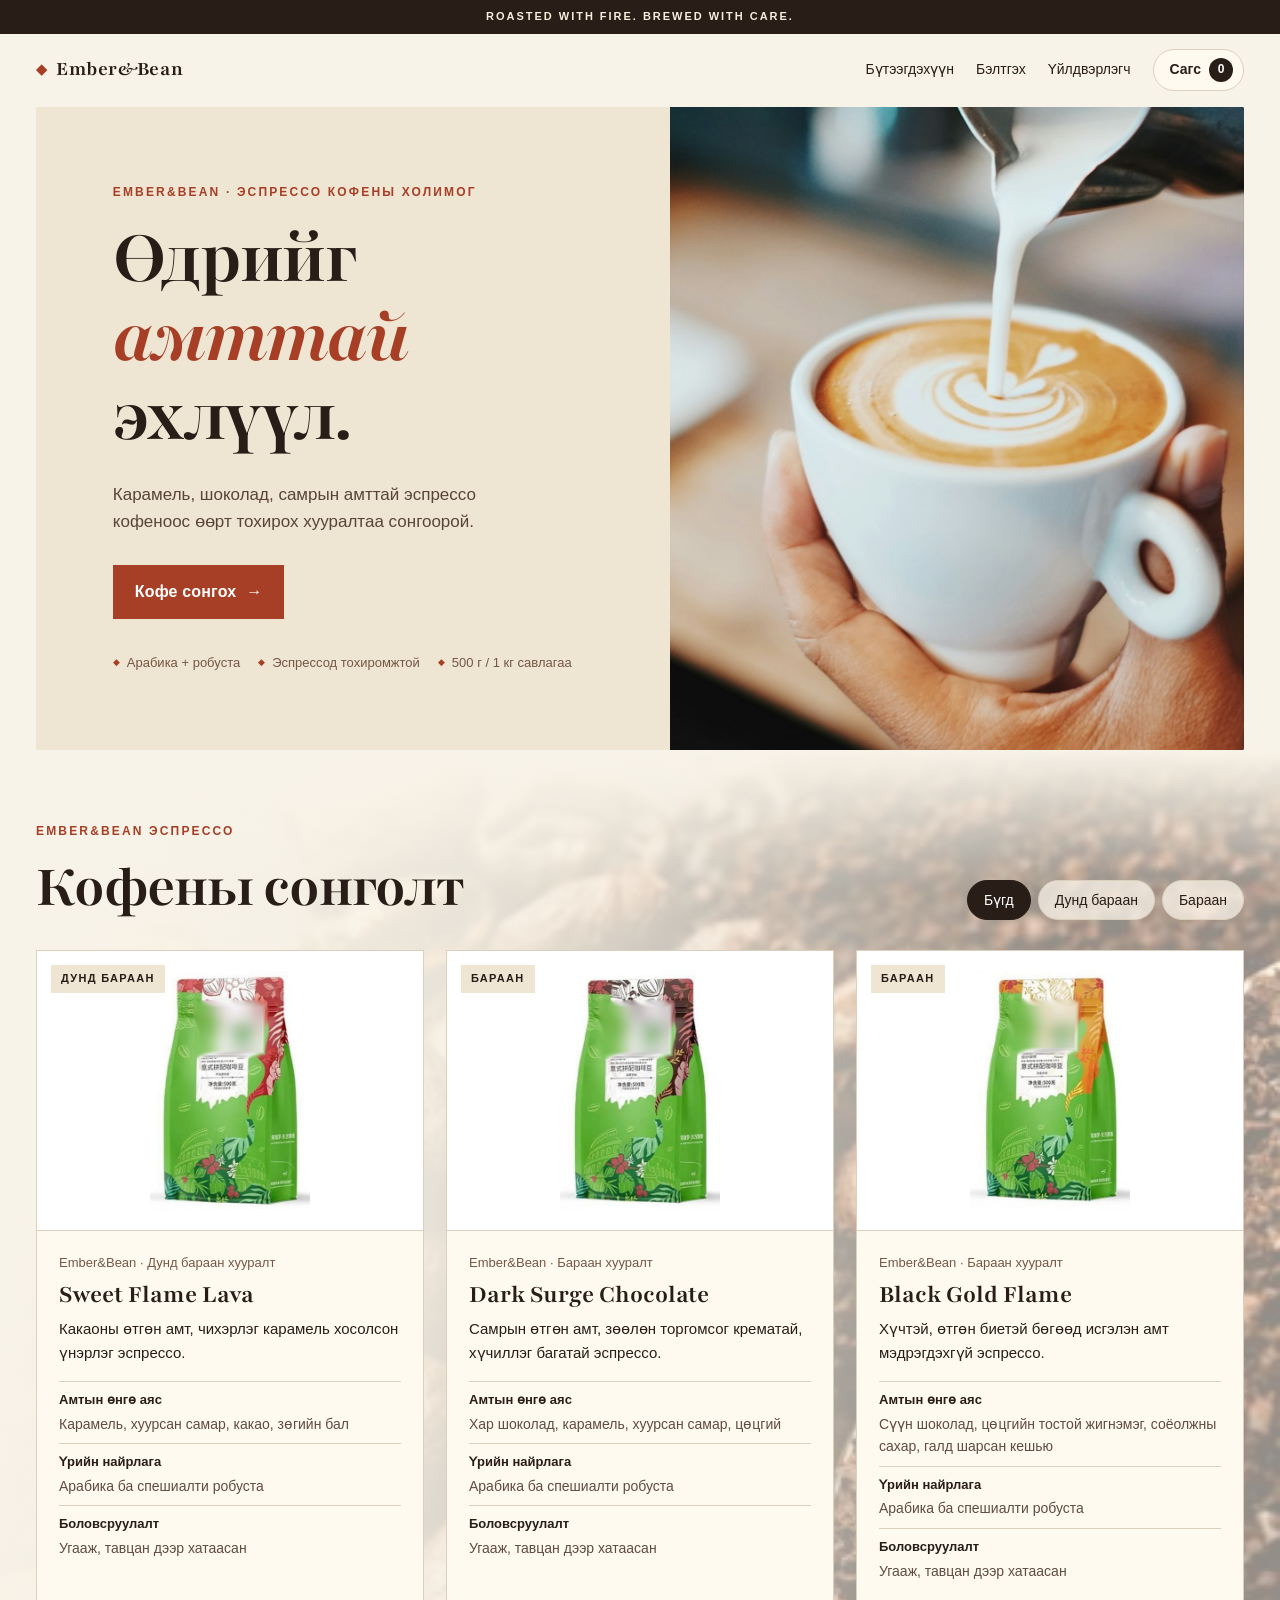
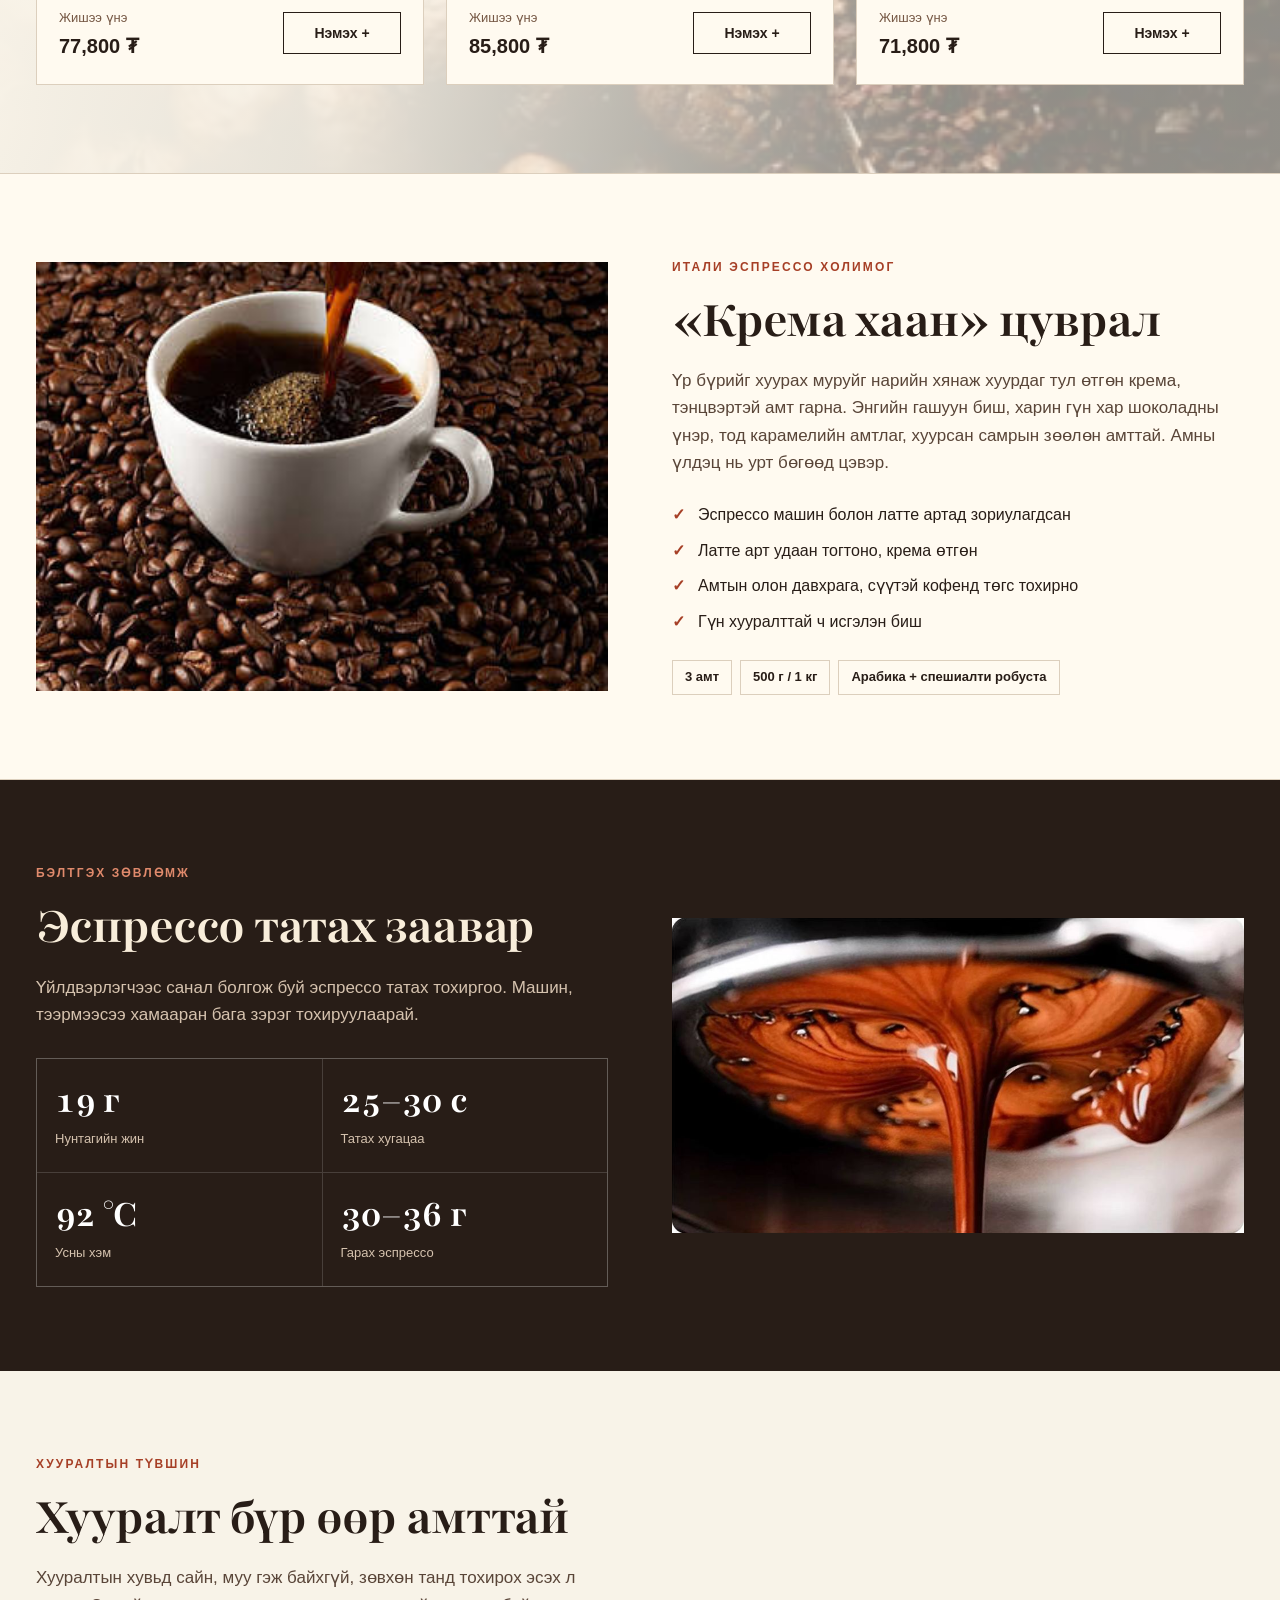
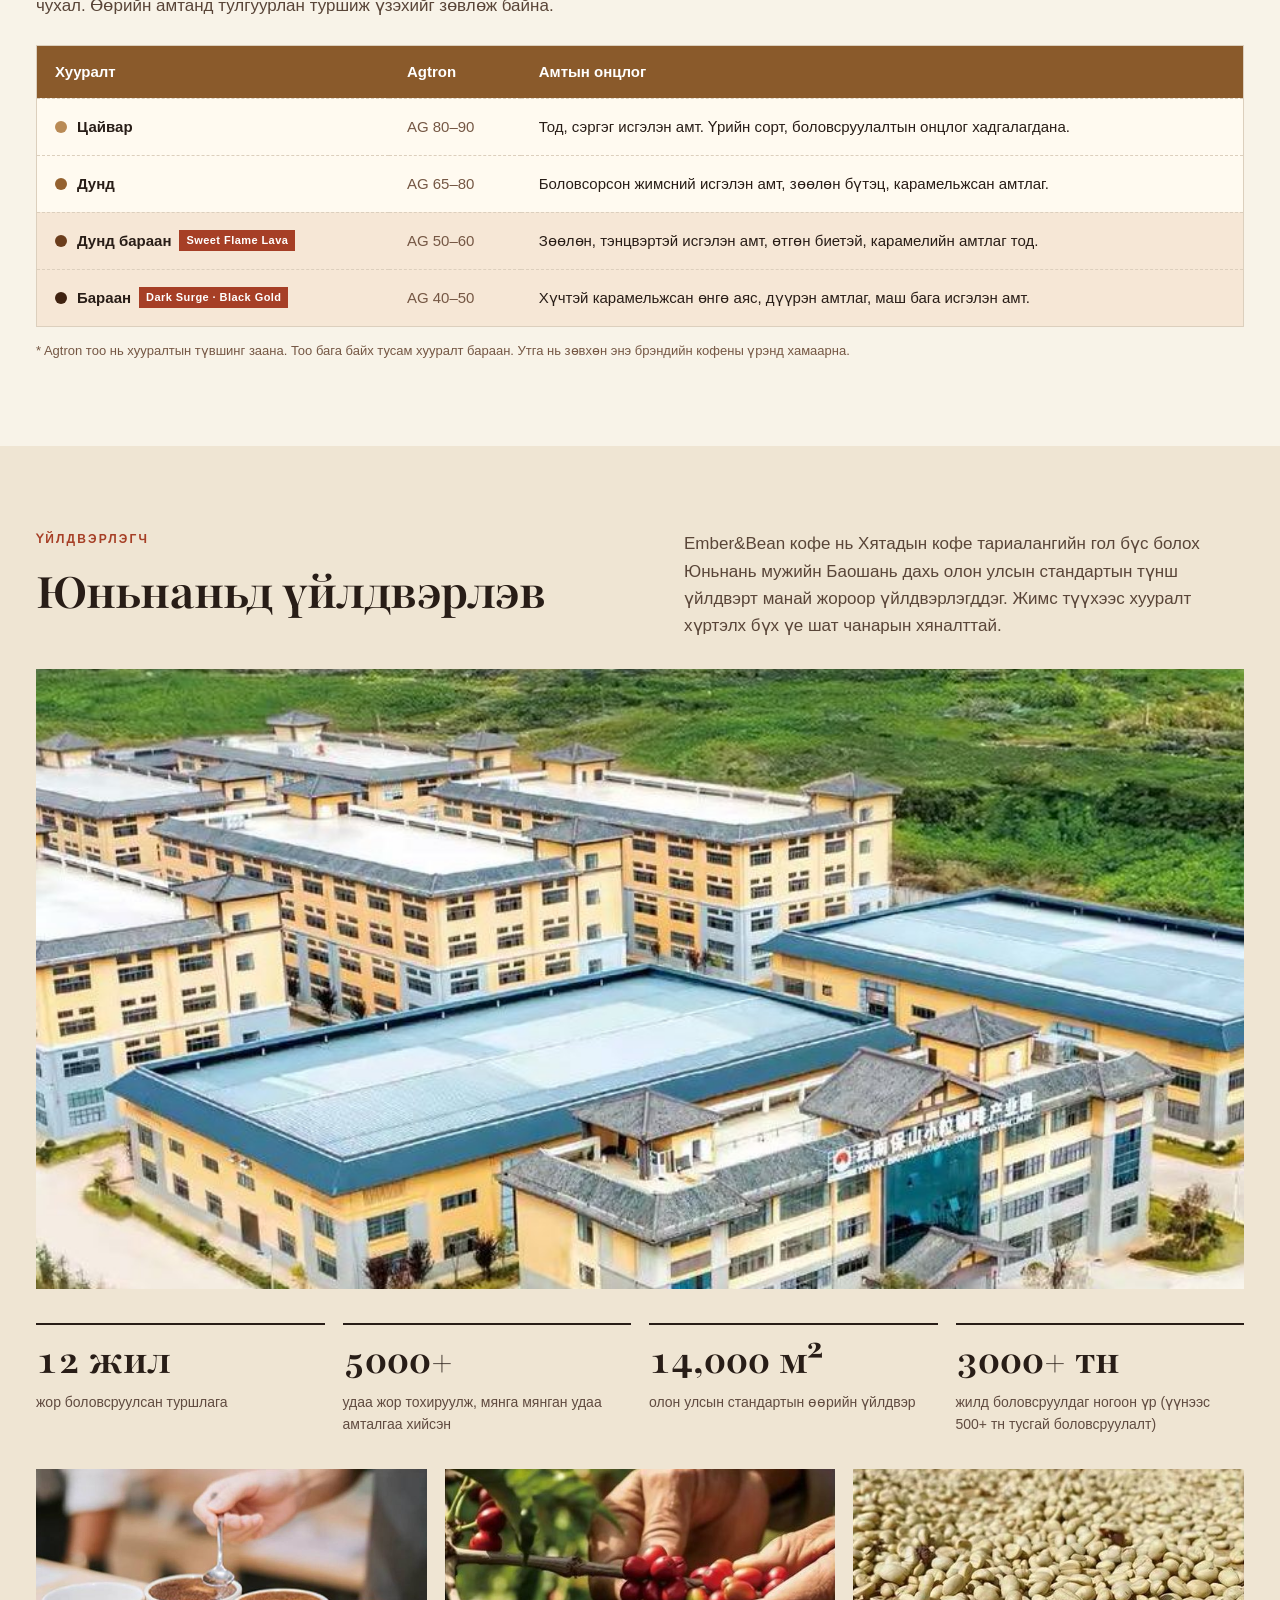
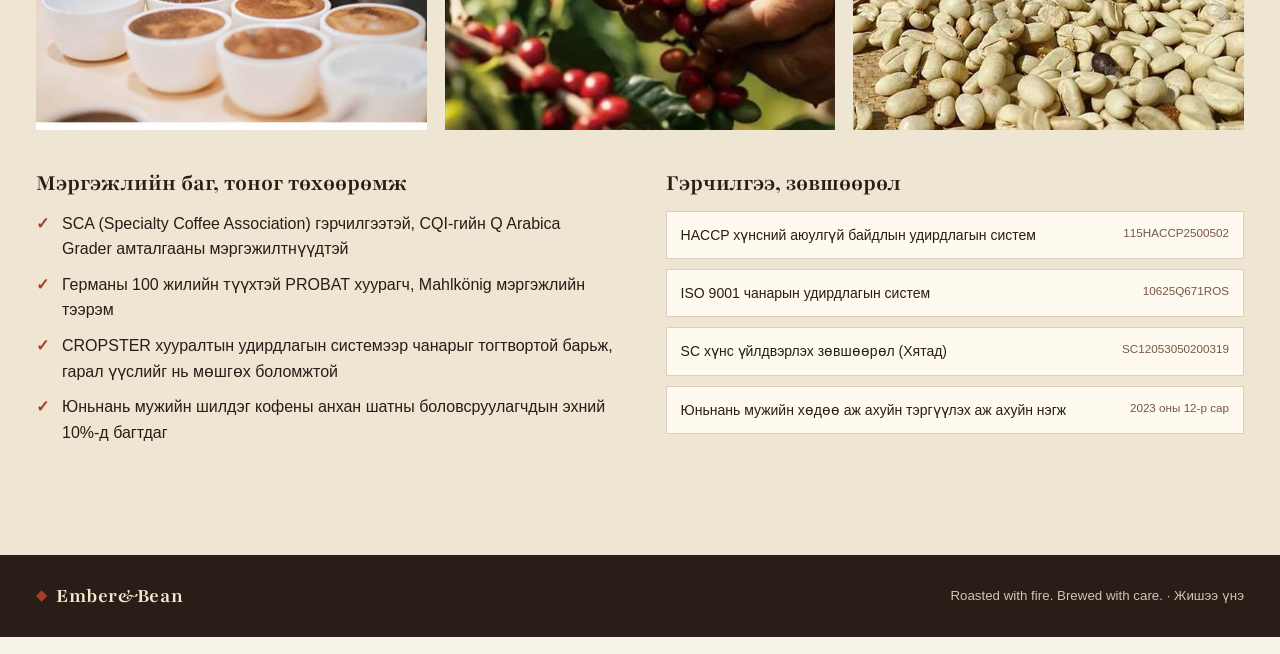
==== commit ad278699: "Double product prices" ====
--- a/index.html
+++ b/index.html
@@ -21,9 +21,9 @@
 <link rel="stylesheet" href="styles.css">
 <script type="application/ld+json">
 {"@context":"https://schema.org","@type":"ItemList","name":"Ember&Bean — Кофены сонголт","itemListElement":[
-{"@type":"ListItem","position":1,"item":{"@type":"Product","name":"Ember&Bean Sweet Flame Lava","image":"img/sweet-flame-lava.jpg","description":"Какаоны өтгөн амт, чихэрлэг карамель хосолсон үнэрлэг эспрессо.","brand":{"@type":"Brand","name":"Ember&Bean"},"offers":{"@type":"Offer","price":"38900","priceCurrency":"MNT"}}},
-{"@type":"ListItem","position":2,"item":{"@type":"Product","name":"Ember&Bean Dark Surge Chocolate","image":"img/dark-surge-chocolate.jpg","description":"Самрын өтгөн амт, зөөлөн торгомсог крематай, хүчиллэг багатай эспрессо.","brand":{"@type":"Brand","name":"Ember&Bean"},"offers":{"@type":"Offer","price":"42900","priceCurrency":"MNT"}}},
-{"@type":"ListItem","position":3,"item":{"@type":"Product","name":"Ember&Bean Black Gold Flame","image":"img/black-gold-flame.jpg","description":"Хүчтэй, өтгөн биетэй бөгөөд исгэлэн амт мэдрэгдэхгүй эспрессо.","brand":{"@type":"Brand","name":"Ember&Bean"},"offers":{"@type":"Offer","price":"35900","priceCurrency":"MNT"}}}
+{"@type":"ListItem","position":1,"item":{"@type":"Product","name":"Ember&Bean Sweet Flame Lava","image":"img/sweet-flame-lava.jpg","description":"Какаоны өтгөн амт, чихэрлэг карамель хосолсон үнэрлэг эспрессо.","brand":{"@type":"Brand","name":"Ember&Bean"},"offers":{"@type":"Offer","price":"77800","priceCurrency":"MNT"}}},
+{"@type":"ListItem","position":2,"item":{"@type":"Product","name":"Ember&Bean Dark Surge Chocolate","image":"img/dark-surge-chocolate.jpg","description":"Самрын өтгөн амт, зөөлөн торгомсог крематай, хүчиллэг багатай эспрессо.","brand":{"@type":"Brand","name":"Ember&Bean"},"offers":{"@type":"Offer","price":"85800","priceCurrency":"MNT"}}},
+{"@type":"ListItem","position":3,"item":{"@type":"Product","name":"Ember&Bean Black Gold Flame","image":"img/black-gold-flame.jpg","description":"Хүчтэй, өтгөн биетэй бөгөөд исгэлэн амт мэдрэгдэхгүй эспрессо.","brand":{"@type":"Brand","name":"Ember&Bean"},"offers":{"@type":"Offer","price":"71800","priceCurrency":"MNT"}}}
 ]}
 </script>
 </head>
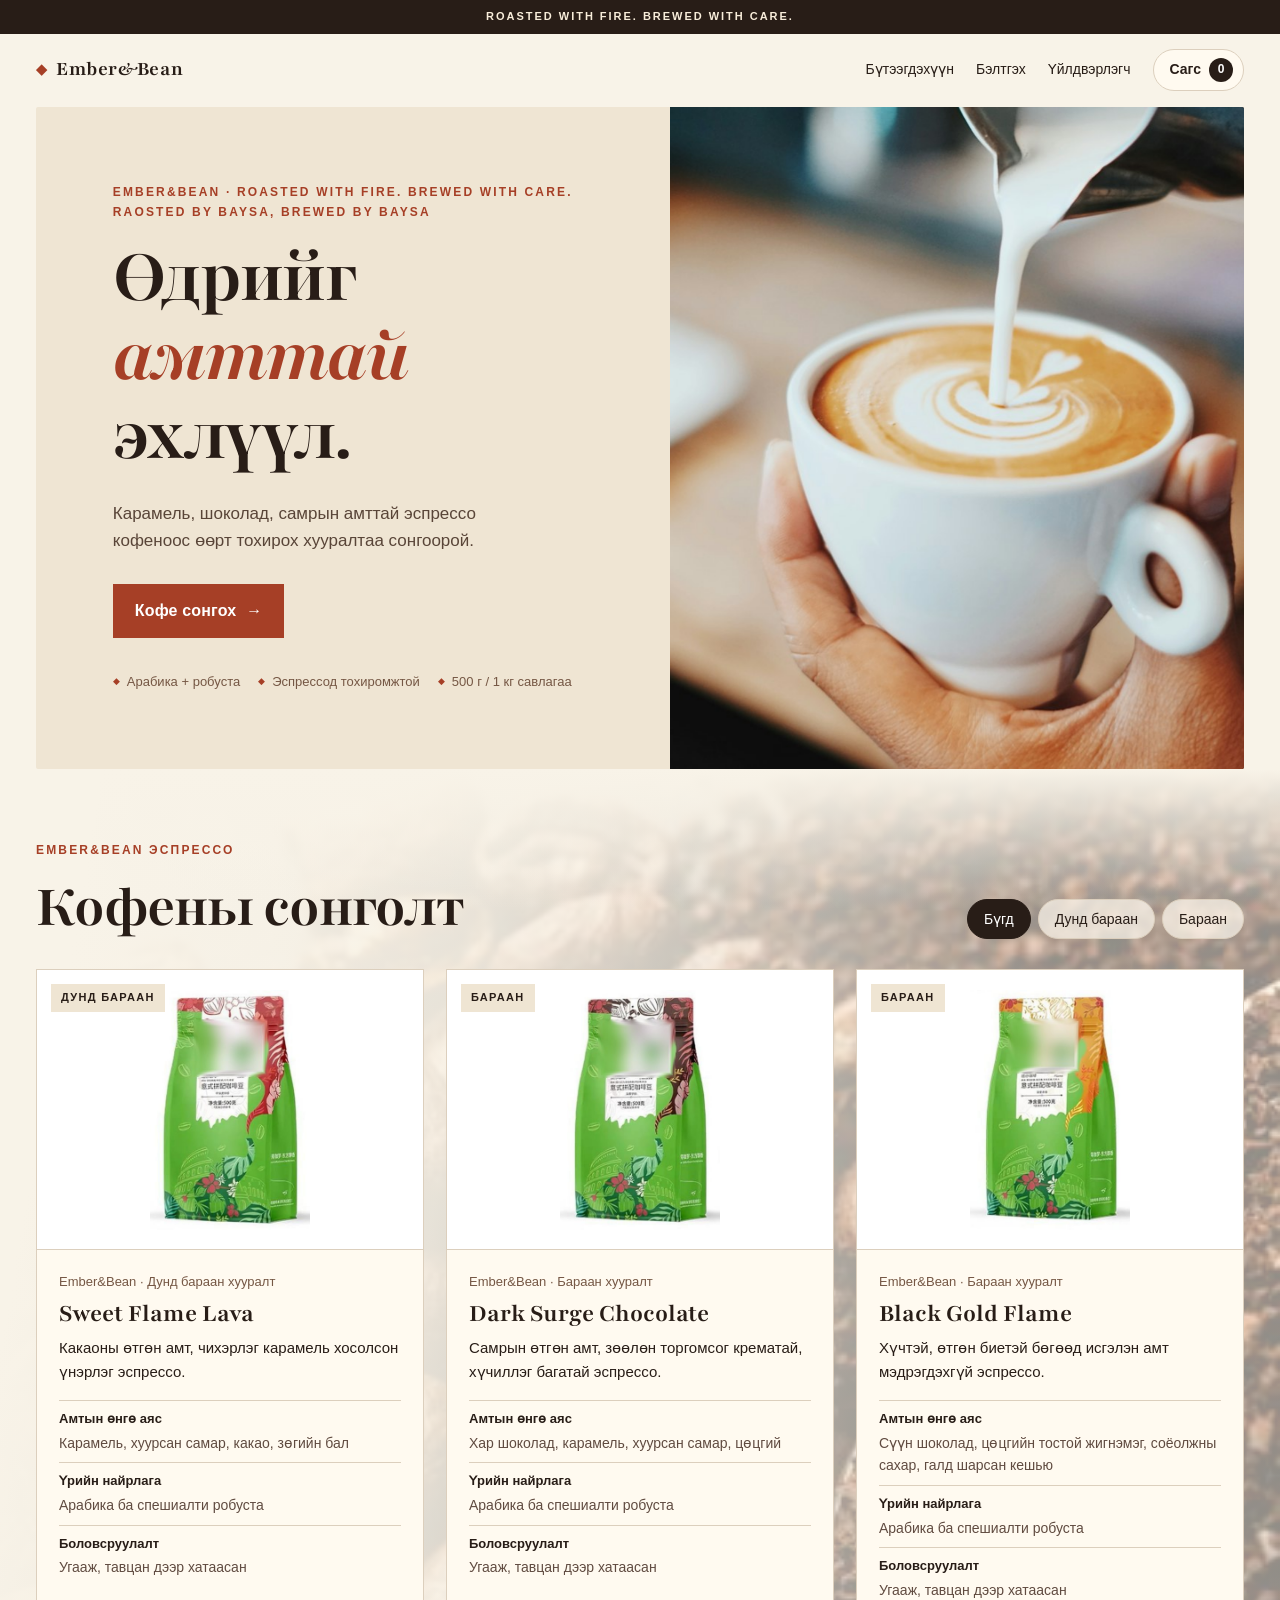
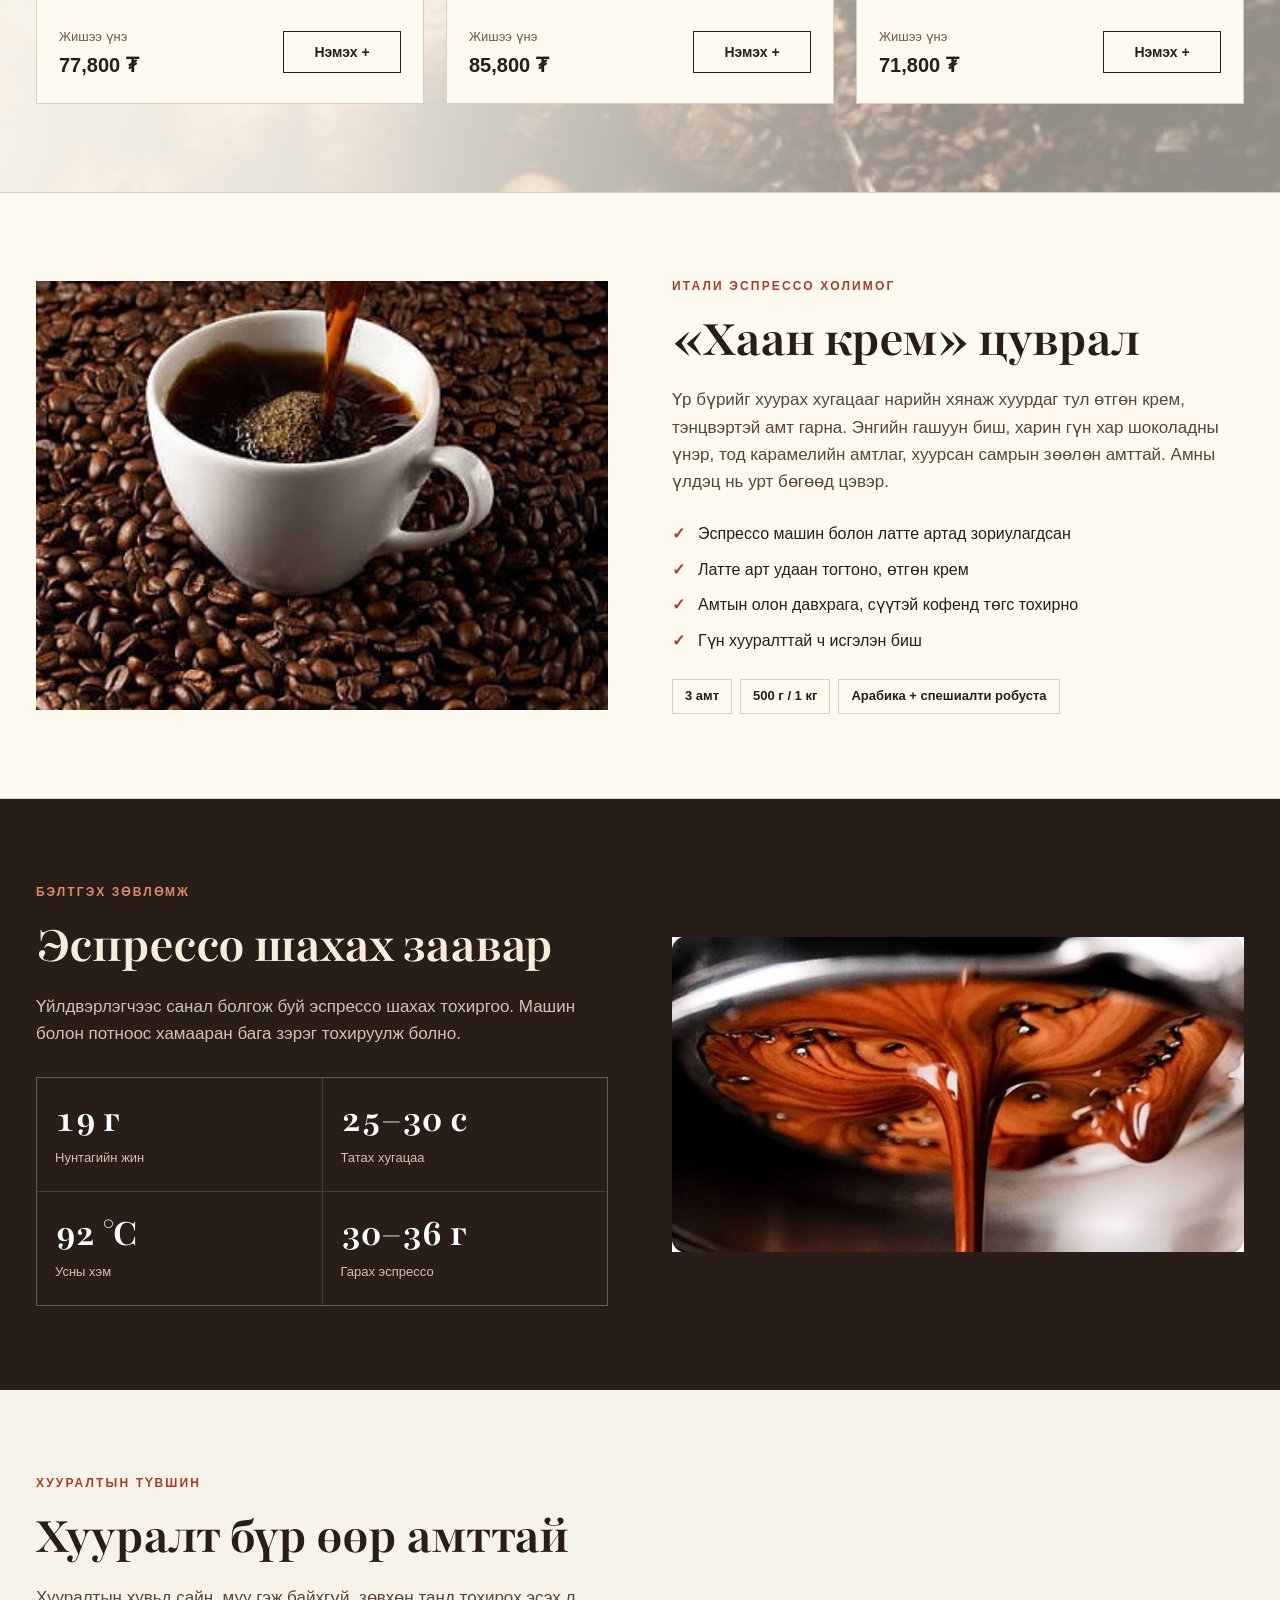
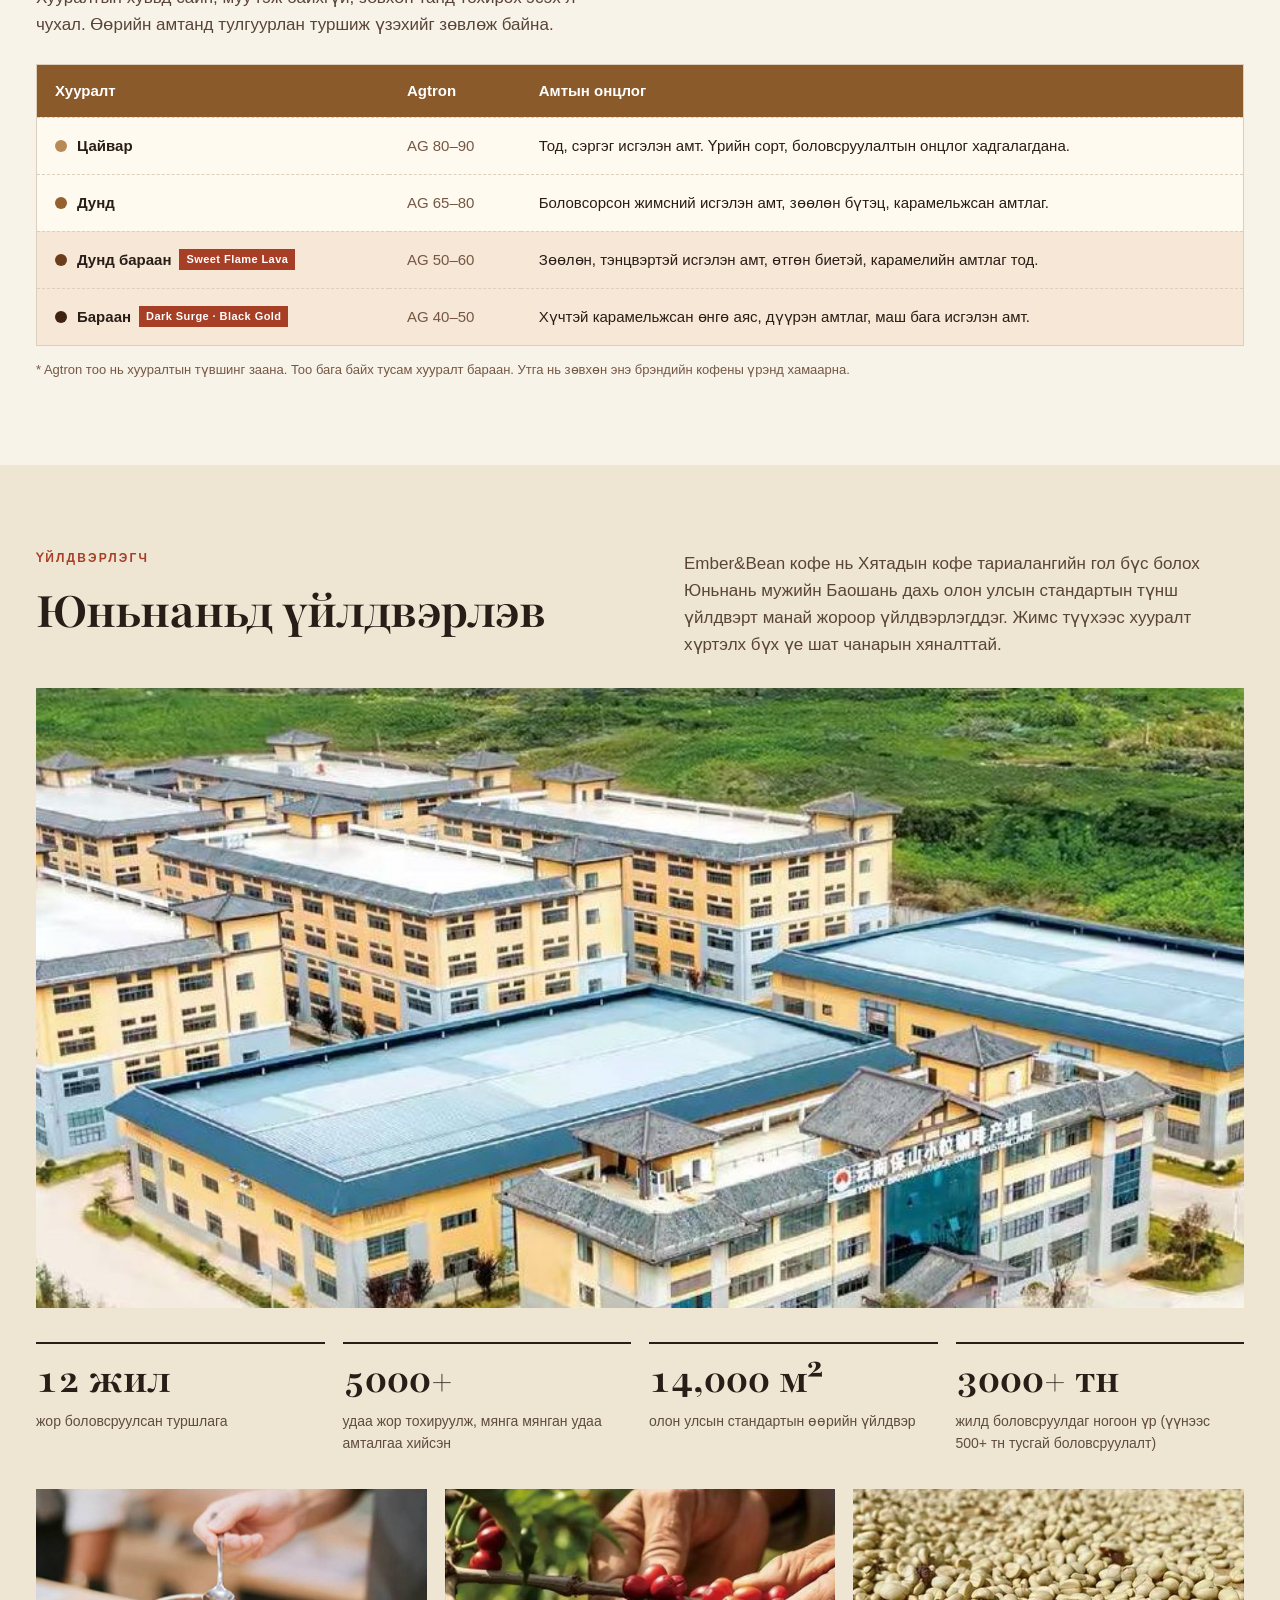
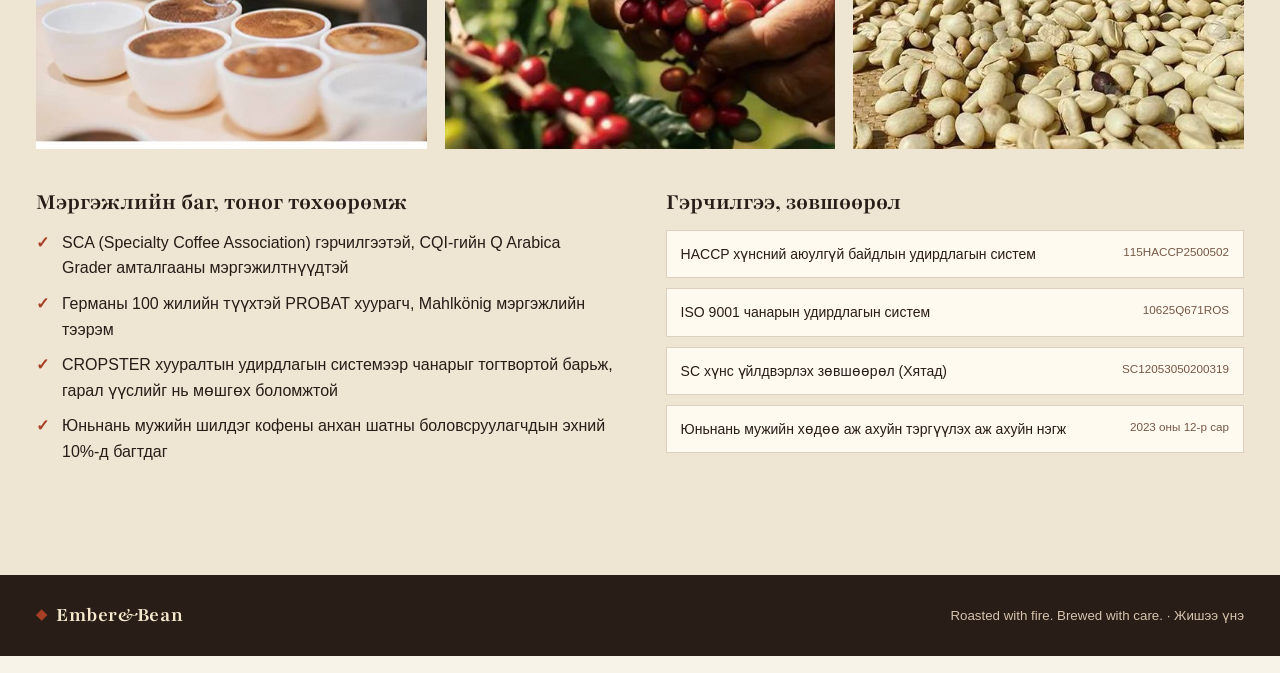
==== commit 3e82c4a4: "text ynzlav. test 1" ====
--- a/index.html
+++ b/index.html
@@ -22,7 +22,7 @@
 <script type="application/ld+json">
 {"@context":"https://schema.org","@type":"ItemList","name":"Ember&Bean — Кофены сонголт","itemListElement":[
 {"@type":"ListItem","position":1,"item":{"@type":"Product","name":"Ember&Bean Sweet Flame Lava","image":"img/sweet-flame-lava.jpg","description":"Какаоны өтгөн амт, чихэрлэг карамель хосолсон үнэрлэг эспрессо.","brand":{"@type":"Brand","name":"Ember&Bean"},"offers":{"@type":"Offer","price":"77800","priceCurrency":"MNT"}}},
-{"@type":"ListItem","position":2,"item":{"@type":"Product","name":"Ember&Bean Dark Surge Chocolate","image":"img/dark-surge-chocolate.jpg","description":"Самрын өтгөн амт, зөөлөн торгомсог крематай, хүчиллэг багатай эспрессо.","brand":{"@type":"Brand","name":"Ember&Bean"},"offers":{"@type":"Offer","price":"85800","priceCurrency":"MNT"}}},
+{"@type":"ListItem","position":2,"item":{"@type":"Product","name":"Ember&Bean Dark Surge Chocolate","image":"img/dark-surge-chocolate.jpg","description":"Самрын өтгөн амт, зөөлөн торгомсог тай, хүчиллэг багатай эспрессо.","brand":{"@type":"Brand","name":"Ember&Bean"},"offers":{"@type":"Offer","price":"85800","priceCurrency":"MNT"}}},
 {"@type":"ListItem","position":3,"item":{"@type":"Product","name":"Ember&Bean Black Gold Flame","image":"img/black-gold-flame.jpg","description":"Хүчтэй, өтгөн биетэй бөгөөд исгэлэн амт мэдрэгдэхгүй эспрессо.","brand":{"@type":"Brand","name":"Ember&Bean"},"offers":{"@type":"Offer","price":"71800","priceCurrency":"MNT"}}}
 ]}
 </script>
@@ -43,7 +43,7 @@
 <main>
 <section class="wrap hero" aria-labelledby="hero-title">
   <div class="hero-copy">
-    <p class="eyebrow">Ember&amp;Bean · Эспрессо кофены холимог</p>
+    <p class="eyebrow">Ember&amp;Bean · Roasted with fire. Brewed with care. raosted by baysa, brewed by baysa</p>
     <h1 id="hero-title">Өдрийг <em>амттай</em> эхлүүл.</h1>
     <p>Карамель, шоколад, самрын амттай эспрессо кофеноос өөрт тохирох хууралтаа сонгоорой.</p>
     <a class="cta" href="#shop">Кофе сонгох <span aria-hidden="true">→</span></a>
@@ -74,11 +74,11 @@
     <figure class="photo"><img src="coffee-pour.jpg" width="366" height="546" alt="Кофены үрэн дээр тавьсан цагаан аяганд кофе хийж буй нь" loading="lazy" decoding="async"></figure>
     <div>
       <p class="eyebrow">Итали эспрессо холимог</p>
-      <h2 id="series-title">«Крема хаан» цуврал</h2>
-      <p class="lead">Үр бүрийг хуурах муруйг нарийн хянаж хуурдаг тул өтгөн крема, тэнцвэртэй амт гарна. Энгийн гашуун биш, харин гүн хар шоколадны үнэр, тод карамелийн амтлаг, хуурсан самрын зөөлөн амттай. Амны үлдэц нь урт бөгөөд цэвэр.</p>
+      <h2 id="series-title">«Хаан крем» цуврал</h2>
+      <p class="lead">Үр бүрийг хуурах хугацааг нарийн хянаж хуурдаг тул өтгөн крем, тэнцвэртэй амт гарна. Энгийн гашуун биш, харин гүн хар шоколадны үнэр, тод карамелийн амтлаг, хуурсан самрын зөөлөн амттай. Амны үлдэц нь урт бөгөөд цэвэр.</p>
       <ul class="ticks">
         <li>Эспрессо машин болон латте артад зориулагдсан</li>
-        <li>Латте арт удаан тогтоно, крема өтгөн</li>
+        <li>Латте арт удаан тогтоно, өтгөн крем</li>
         <li>Амтын олон давхрага, сүүтэй кофенд төгс тохирно</li>
         <li>Гүн хууралттай ч исгэлэн биш</li>
       </ul>
@@ -91,8 +91,8 @@
   <div class="wrap split">
     <div>
       <p class="eyebrow">Бэлтгэх зөвлөмж</p>
-      <h2 id="brew-title">Эспрессо татах заавар</h2>
-      <p class="lead">Үйлдвэрлэгчээс санал болгож буй эспрессо татах тохиргоо. Машин, тээрмээсээ хамааран бага зэрэг тохируулаарай.</p>
+      <h2 id="brew-title">Эспрессо шахах заавар</h2>
+      <p class="lead">Үйлдвэрлэгчээс санал болгож буй эспрессо шахах тохиргоо. Машин болон потноос хамааран бага зэрэг тохируулж болно.</p>
       <div class="stats">
         <div class="stat"><b>19 г</b><span>Нунтагийн жин</span></div>
         <div class="stat"><b>25–30 с</b><span>Татах хугацаа</span></div>
